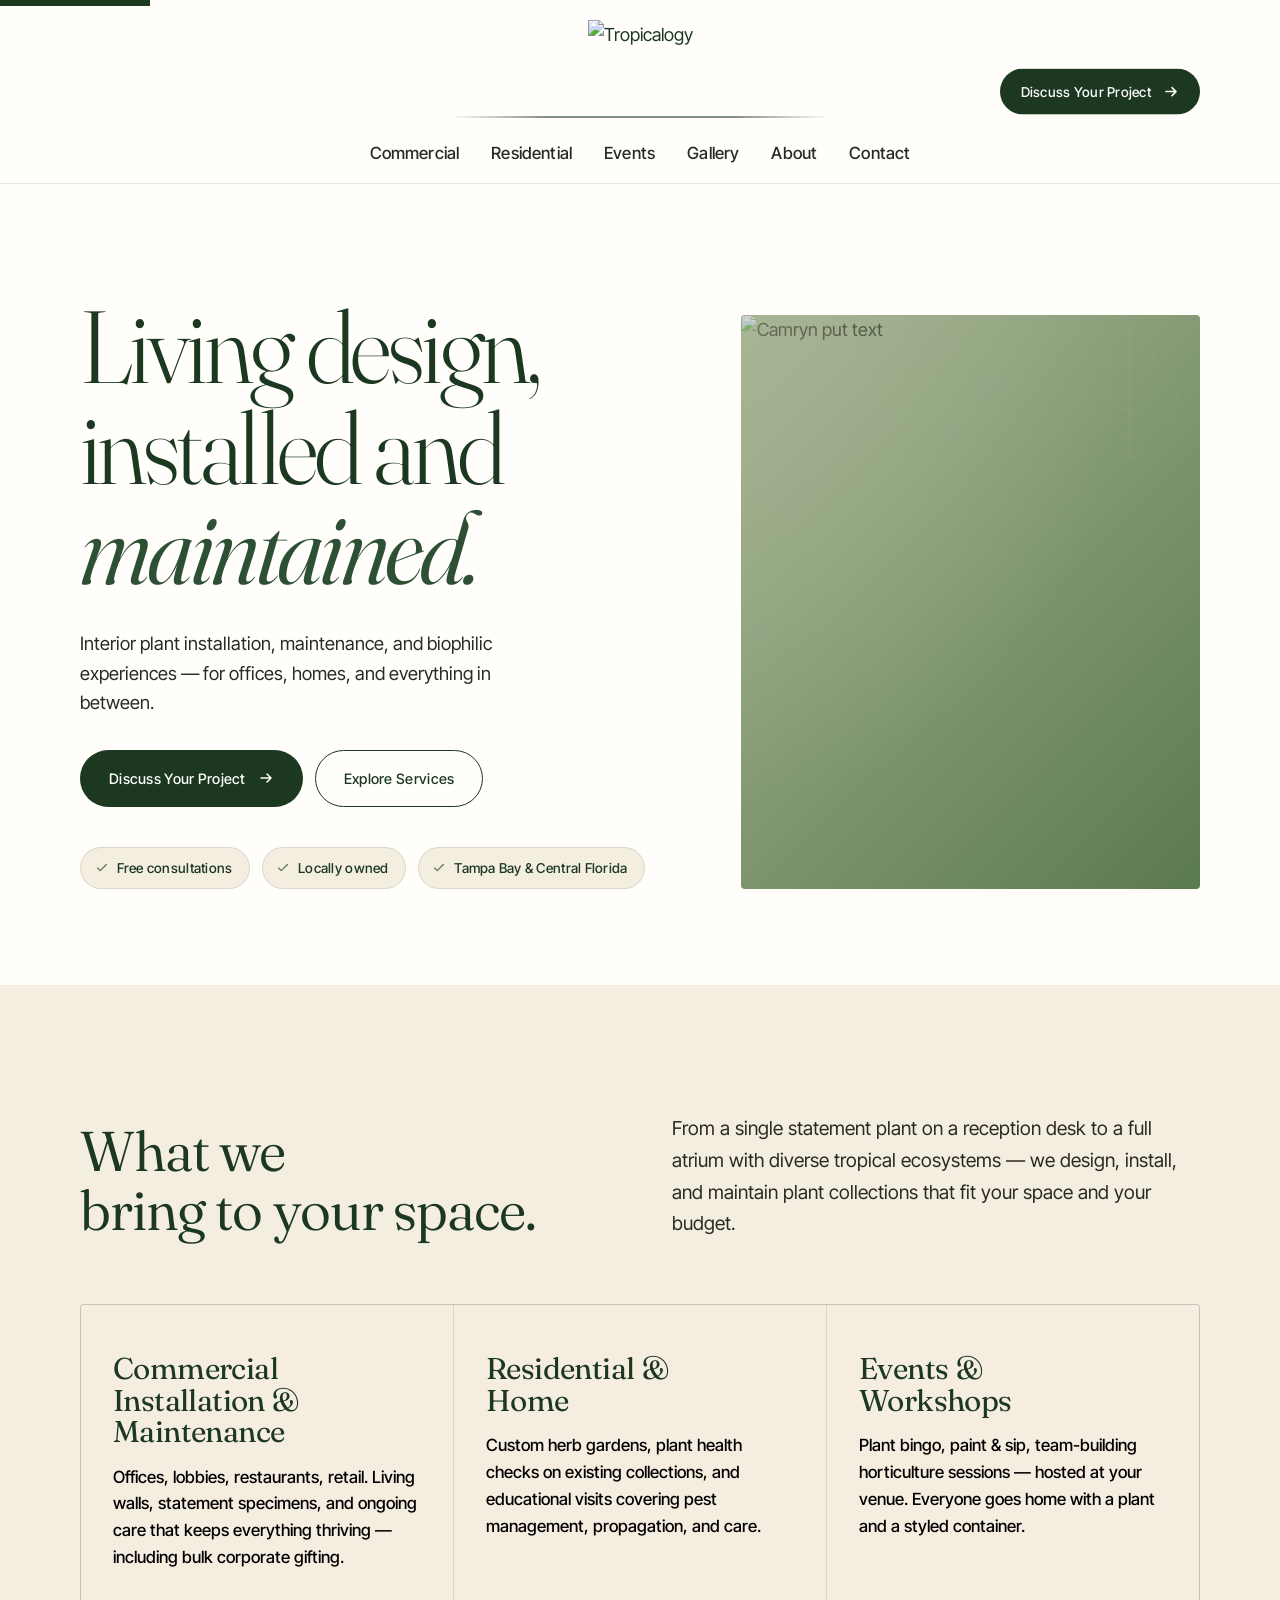
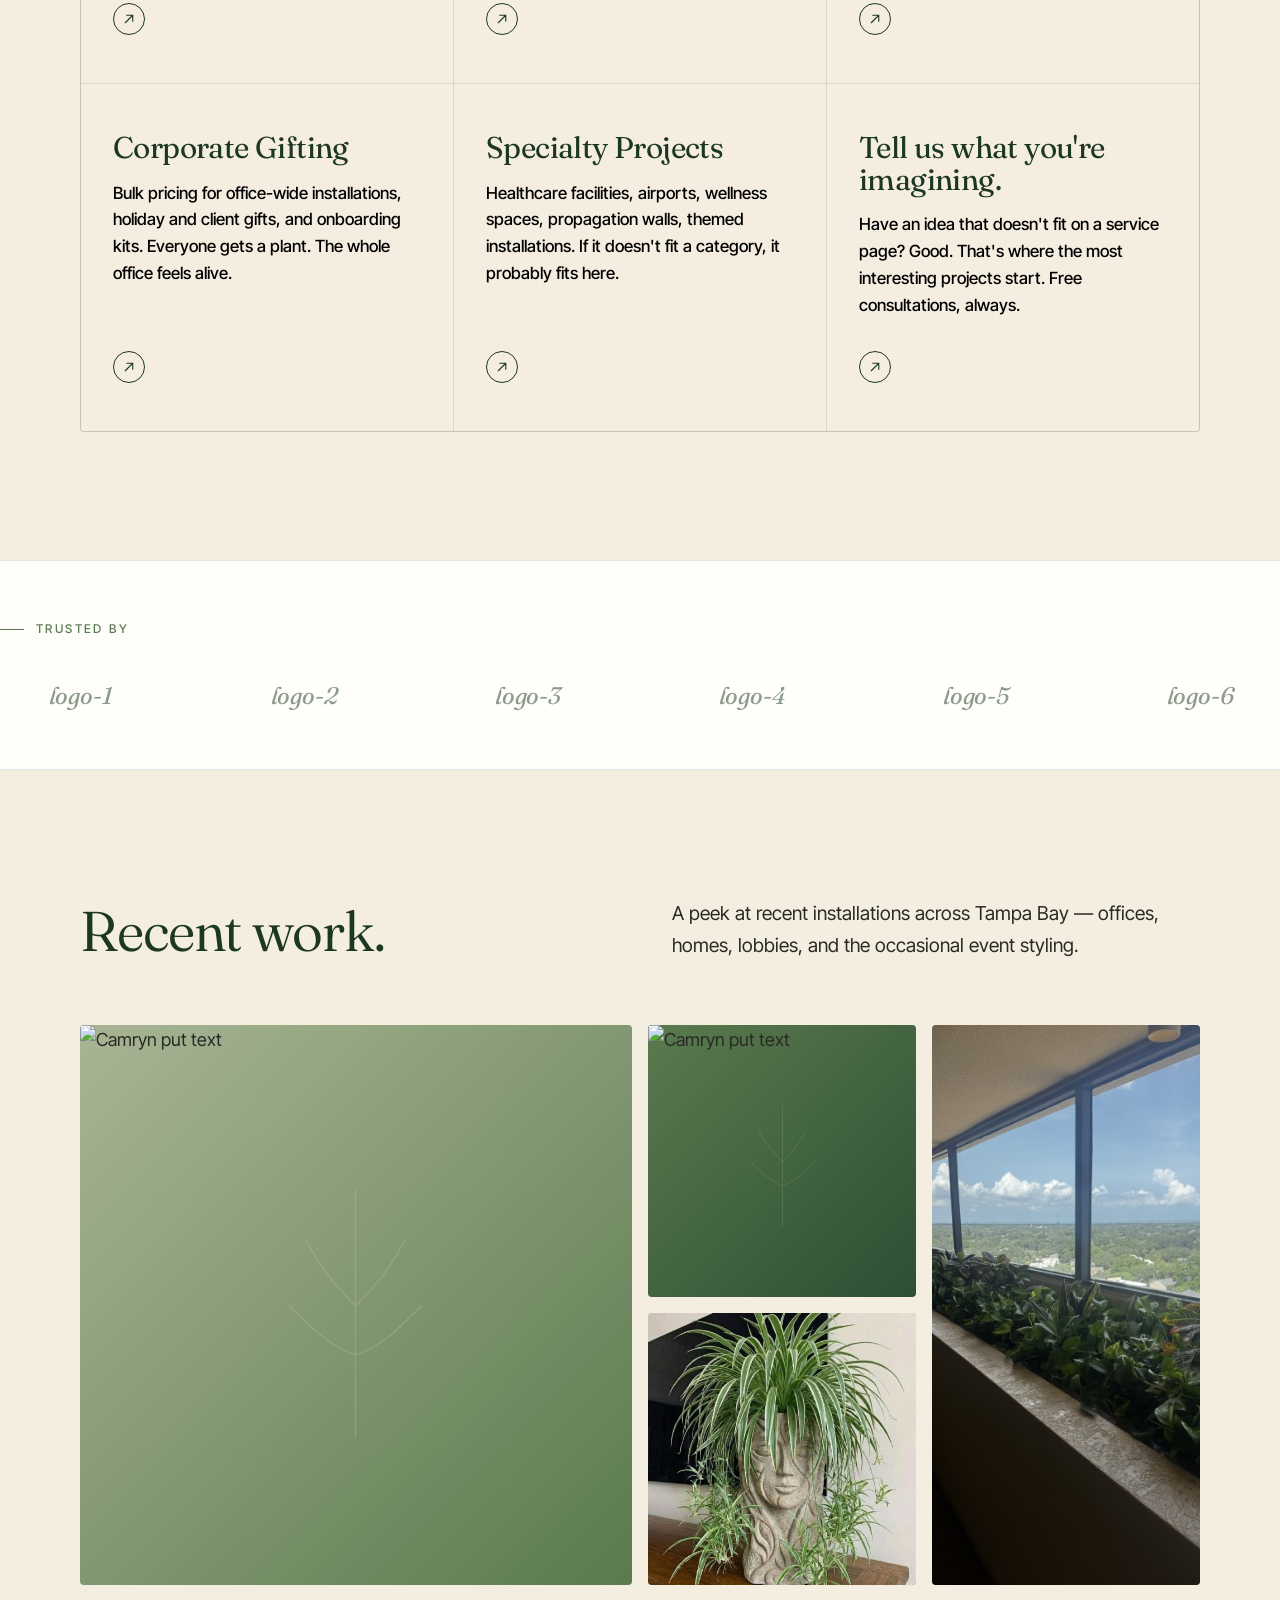
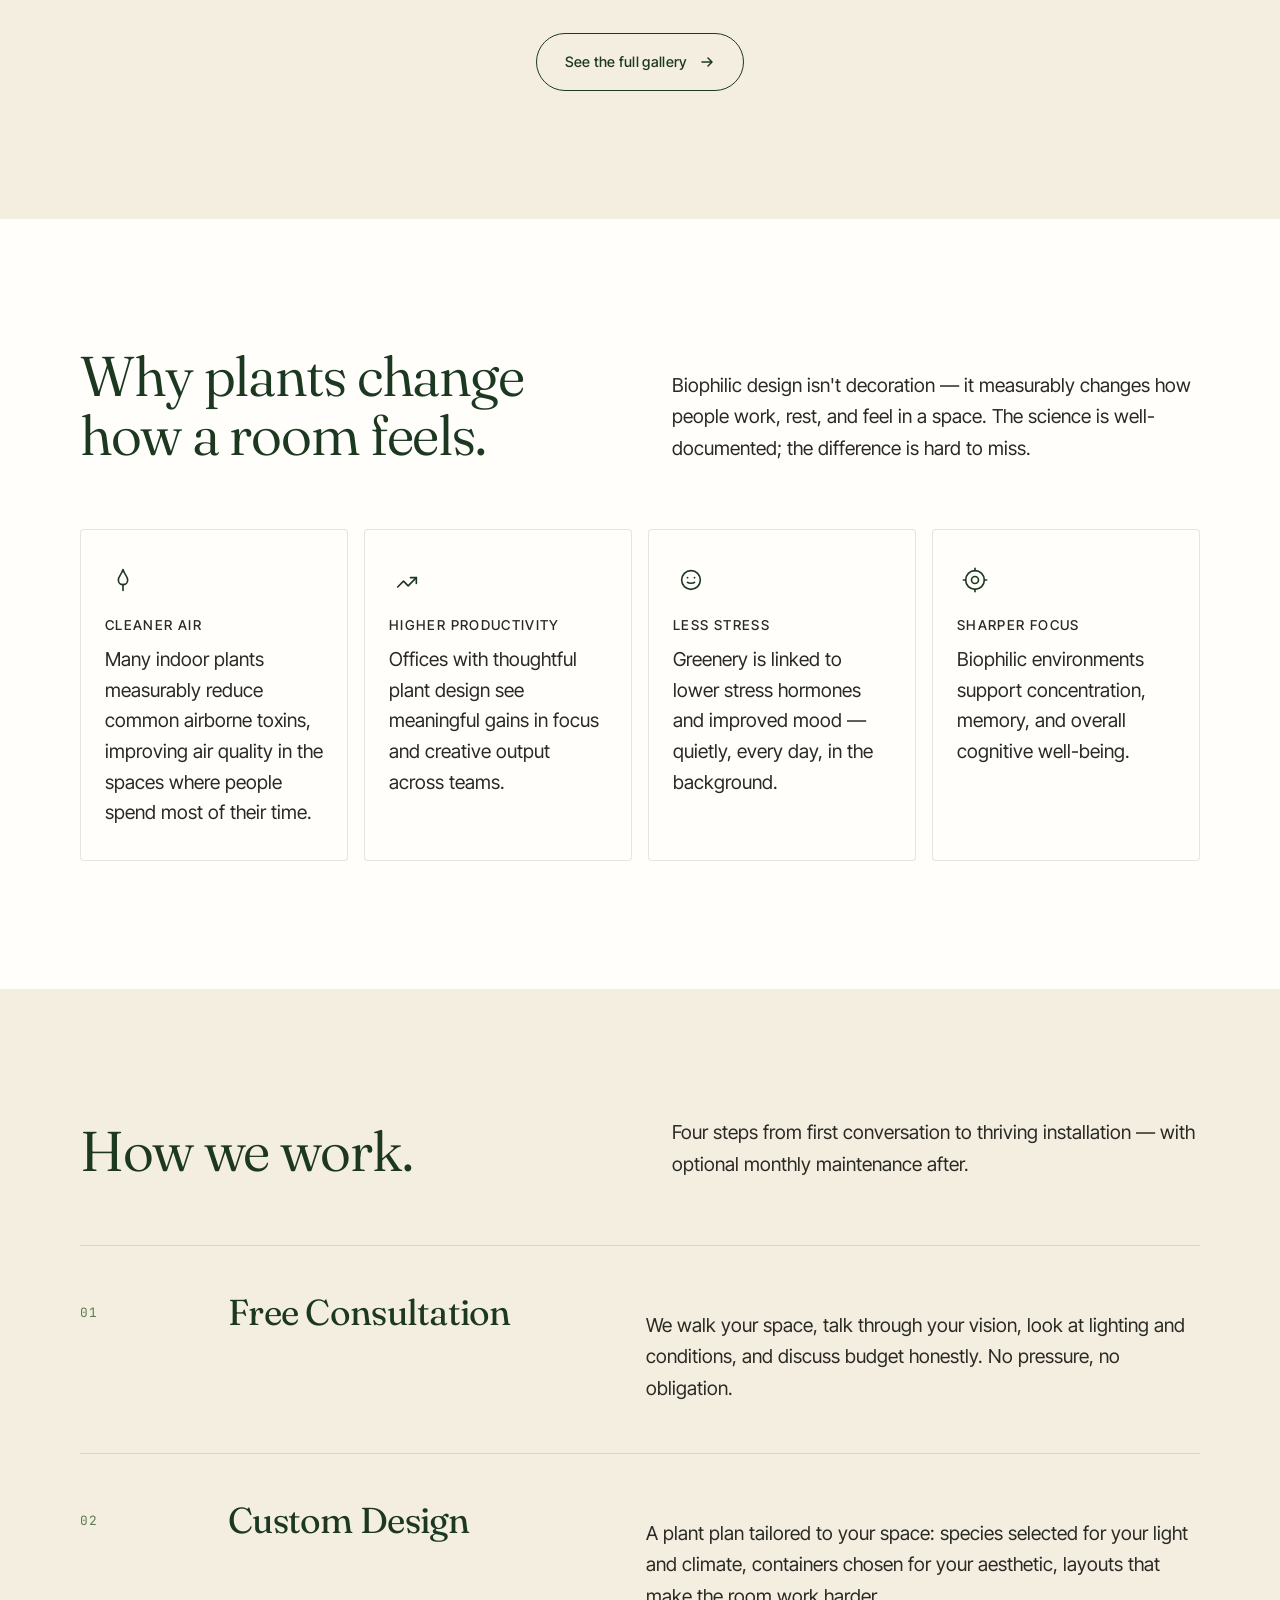
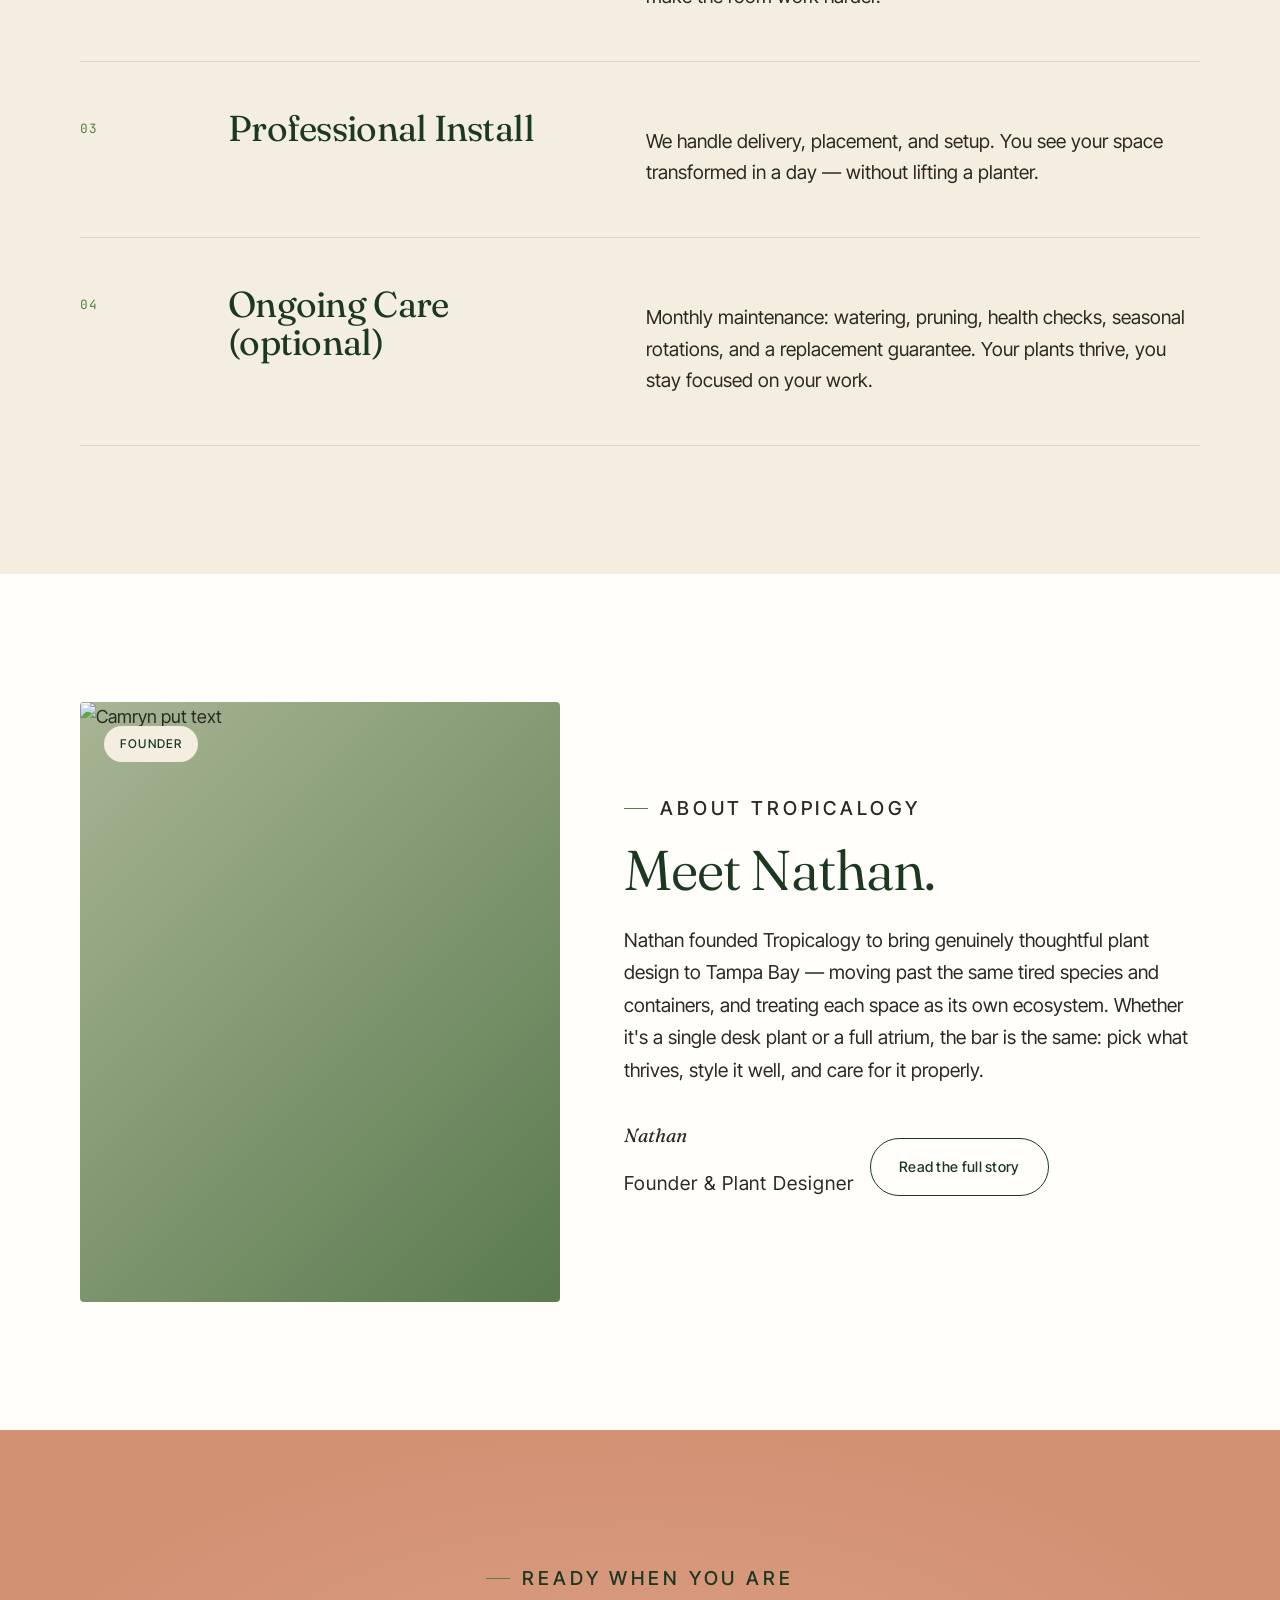
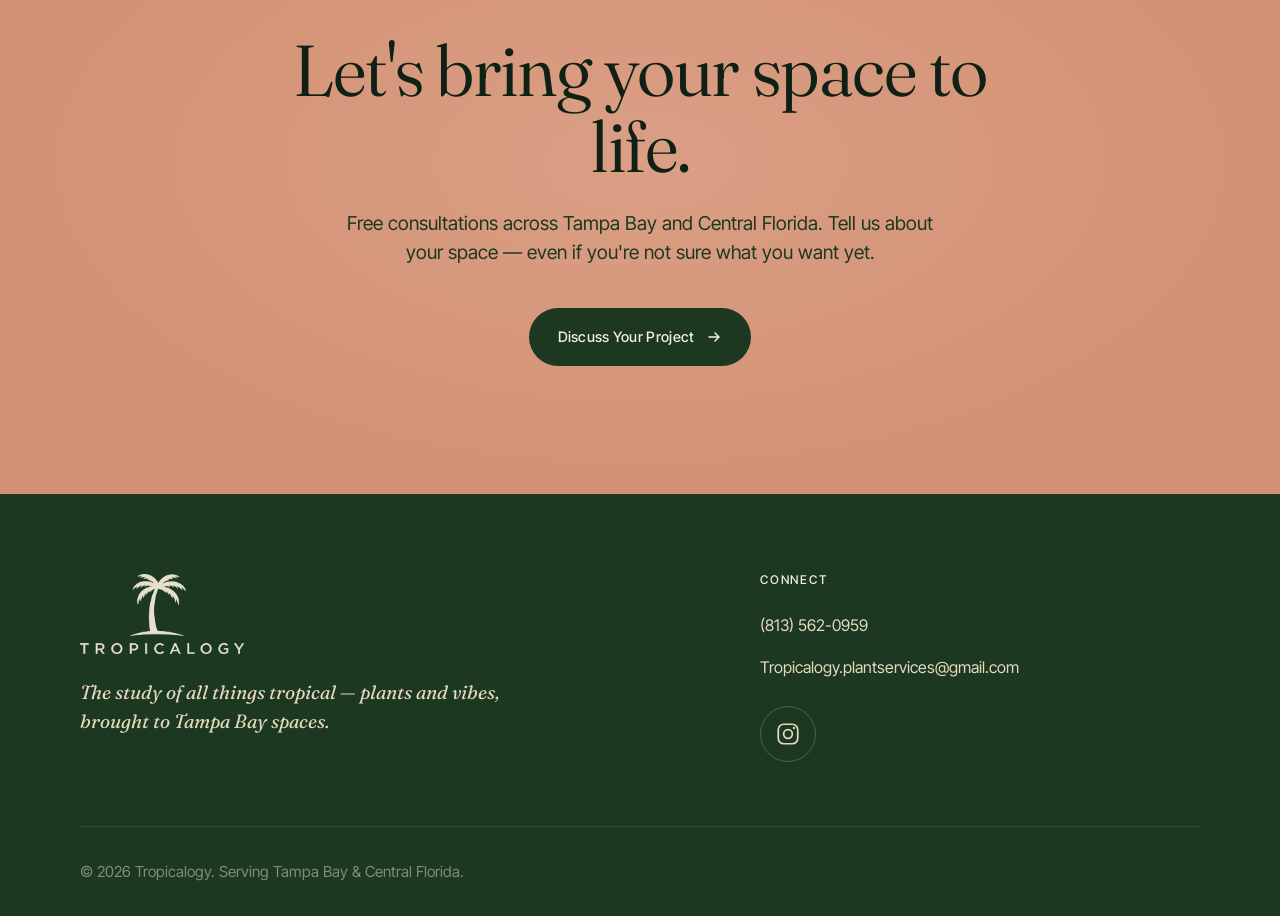
==== index.html @ 9cb9d080 "fx attempt" ====
<!DOCTYPE html>
<html lang="en">
<head>
  <meta charset="UTF-8" />
  <meta name="viewport" content="width=device-width, initial-scale=1.0" />
  <title>Tropicalogy — Interior Plant Design & Maintenance in Tampa Bay</title>
  <meta name="description" content="Tropicalogy designs, installs, and maintains interior plant collections for offices, homes, and commercial spaces across Tampa Bay. From desk plants to atriums — biophilic design with personality." />
  <meta name="theme-color" content="#1c3821" />

  <!-- Open Graph -->
  <meta property="og:title" content="Tropicalogy — Interior Plant Design & Maintenance" />
  <meta property="og:description" content="Living design for Tampa Bay spaces. Interior plant installation, maintenance, and biophilic experiences." />
  <meta property="og:type" content="website" />
  <meta property="og:site_name" content="Tropicalogy" />

  <!-- Fonts -->
  <link rel="preconnect" href="https://fonts.googleapis.com" />
  <link rel="preconnect" href="https://fonts.gstatic.com" crossorigin />
  <link href="https://fonts.googleapis.com/css2?family=Fraunces:ital,opsz,wght@0,9..144,300..500;1,9..144,300..500&family=Inter+Tight:wght@400;500;600&family=JetBrains+Mono:wght@400&display=swap" rel="stylesheet" />

  <!-- Styles -->
  <link rel="stylesheet" href="style.css" />
</head>
<body>

  <a class="skip-link" href="#main">Skip to content</a>

  <!-- ========================= HEADER ========================= -->
  <header class="site-header" role="banner">
    <div class="header-inner">
      <a href="index.html" class="logo" aria-label="Tropicalogy home">
        <img src="images/logo-no-background.png" alt="Tropicalogy" />
      </a>

      <!-- Tapered line divider beneath logo -->
      <div class="header-divider" aria-hidden="true">
        <span class="header-divider__line"></span>
      </div>

      <nav class="nav" aria-label="Primary">
        <ul class="nav-list" id="primary-nav">
          <li><a href="services/commercial.html">Commercial</a></li>
          <li><a href="services/residential.html">Residential</a></li>
          <li><a href="services/events-workshops.html">Events</a></li>
          <li><a href="gallery.html">Gallery</a></li>
          <li><a href="about.html">About</a></li>
          <li><a href="contact.html">Contact</a></li>
        </ul>
        <a href="contact.html" class="btn btn--primary header-cta">
          Discuss Your Project
          <svg class="btn__arrow" viewBox="0 0 16 16" fill="none" aria-hidden="true">
            <path d="M3 8h10M9 4l4 4-4 4" stroke="currentColor" stroke-width="1.5" stroke-linecap="round" stroke-linejoin="round" />
          </svg>
        </a>
        <button class="nav-toggle" aria-label="Toggle menu" aria-expanded="false" aria-controls="primary-nav">
          <span></span><span></span><span></span>
        </button>
      </nav>
    </div>
  </header>

  <main id="main">

    <!-- ========================= HERO ========================= -->
    <section class="hero">
      <div class="container">
        <div class="hero-grid">
          <div class="hero-content reveal">
            <h1 class="hero-headline">
              Living design,<br />
              installed and<br />
              <em>maintained.</em>
            </h1>
            <p class="hero-sub">
              Interior plant installation, maintenance, and biophilic experiences — for offices, homes, and everything in between.
            </p>
            <div class="hero-actions">
              <a href="contact.html" class="btn btn--primary">
                Discuss Your Project
                <svg class="btn__arrow" viewBox="0 0 16 16" fill="none" aria-hidden="true">
                  <path d="M3 8h10M9 4l4 4-4 4" stroke="currentColor" stroke-width="1.5" stroke-linecap="round" stroke-linejoin="round" />
                </svg>
              </a>
              <a href="#services" class="btn btn--ghost">Explore Services</a>
            </div>

            <div class="hero-meta">
              <div class="hero-meta-pill">
                <svg viewBox="0 0 16 16" fill="none" aria-hidden="true">
                  <path d="M3 8l3 3 7-7" stroke="currentColor" stroke-width="1.5" stroke-linecap="round" stroke-linejoin="round"/>
                </svg>
                <span>Free consultations</span>
              </div>
              <div class="hero-meta-pill">
                <svg viewBox="0 0 16 16" fill="none" aria-hidden="true">
                  <path d="M3 8l3 3 7-7" stroke="currentColor" stroke-width="1.5" stroke-linecap="round" stroke-linejoin="round"/>
                </svg>
                <span>Locally owned</span>
              </div>
              <div class="hero-meta-pill">
                <svg viewBox="0 0 16 16" fill="none" aria-hidden="true">
                  <path d="M3 8l3 3 7-7" stroke="currentColor" stroke-width="1.5" stroke-linecap="round" stroke-linejoin="round"/>
                </svg>
                <span>Tampa Bay &amp; Central Florida</span>
              </div>
            </div>
          </div>

          <div class="hero-visual reveal">
            <!-- Decorative SVG palm leaf overlay -->
            <svg class="hero-decor-leaf" viewBox="0 0 200 200" fill="none" xmlns="http://www.w3.org/2000/svg" aria-hidden="true">
              <path d="M100 20c0 0-40 30-50 80s30 80 50 80c20 0 60-30 50-80S100 20 100 20z" stroke="#e7e0cd" stroke-width="1" opacity="0.4"/>
              <path d="M100 30c0 50 0 100 0 150M70 60c10 20 20 30 30 40M130 60c-10 20-20 30-30 40M60 100c15 15 25 25 40 30M140 100c-15 15-25 25-40 30M75 140c10 10 15 15 25 20M125 140c-10 10-15 15-25 20" stroke="#e7e0cd" stroke-width="1" opacity="0.6"/>
            </svg>
            <img src="images/light-and-airy-white-and-marble-bar-with-hanging.jpg" alt="Camryn put text" />
          </div>
        </div>
      </div>
    </section>

    <!-- ========================= SERVICES ========================= -->
    <section class="section services" id="services">
      <div class="container">
        <div class="section-header reveal">
          <h2>What we<br />bring to your space.</h2>
          <p>
            From a single statement plant on a reception desk to a full atrium with diverse tropical ecosystems — we design, install, and maintain plant collections that fit your space and your budget.
          </p>
        </div>

        <div class="services-grid">
          <a class="service-card reveal" href="services/commercial.html" style="--card-bg: url('images/calm-office-space-with-plants-in-planters.jpg');">
            <span class="service-card__overlay" aria-hidden="true"></span>
            <div class="service-card__content">
              <h3>Commercial Installation &amp; Maintenance</h3>
              <p>
                Offices, lobbies, restaurants, retail. Living walls, statement specimens, and ongoing care that keeps everything thriving — including bulk corporate gifting.
              </p>
              <span class="service-card__arrow" aria-hidden="true">
                <svg viewBox="0 0 16 16" fill="none">
                  <path d="M3 13L13 3M13 3H5M13 3v8" stroke="currentColor" stroke-width="1.5" stroke-linecap="round" stroke-linejoin="round" />
                  
                </svg>
              </span>
            </div>
          </a>

          <a class="service-card reveal" href="services/residential.html" style="--card-bg: url('images/bright-indoor-plants-near-a-window-with-natural-li.jpg');">
            <span class="service-card__overlay" aria-hidden="true"></span>
            <div class="service-card__content">
              <h3>Residential &amp; Home</h3>
              <p>
                Custom herb gardens, plant health checks on existing collections, and educational visits covering pest management, propagation, and care.
              </p>
              <span class="service-card__arrow" aria-hidden="true">
                <svg viewBox="0 0 16 16" fill="none">
                  <path d="M3 13L13 3M13 3H5M13 3v8" stroke="currentColor" stroke-width="1.5" stroke-linecap="round" stroke-linejoin="round" />
                </svg>
              </span>
            </div>
          </a>

          <a class="service-card reveal" href="services/events-workshops.html" style="--card-bg: url('images/decor-in-the-interior-of-a-cafe.jpg');">
            <span class="service-card__overlay" aria-hidden="true"></span>
            <div class="service-card__content">
              <h3>Events &amp; Workshops</h3>
              <p>
                Plant bingo, paint &amp; sip, team-building horticulture sessions — hosted at your venue. Everyone goes home with a plant and a styled container.
              </p>
              <span class="service-card__arrow" aria-hidden="true">
                <svg viewBox="0 0 16 16" fill="none">
                  <path d="M3 13L13 3M13 3H5M13 3v8" stroke="currentColor" stroke-width="1.5" stroke-linecap="round" stroke-linejoin="round" />
                </svg>
              </span>
            </div>
          </a>

          <a class="service-card reveal" href="services/corporate-gifting.html" style="--card-bg: url('images/young-green-plants-in-pots-in-eco-office-interior.jpg');">
            <span class="service-card__overlay" aria-hidden="true"></span>
            <div class="service-card__content">
              <h3>Corporate Gifting</h3>
              <p>
                Bulk pricing for office-wide installations, holiday and client gifts, and onboarding kits. Everyone gets a plant. The whole office feels alive.
              </p>
              <span class="service-card__arrow" aria-hidden="true">
                <svg viewBox="0 0 16 16" fill="none">
                  <path d="M3 13L13 3M13 3H5M13 3v8" stroke="currentColor" stroke-width="1.5" stroke-linecap="round" stroke-linejoin="round" />
                </svg>
              </span>
            </div>
          </a>

          <a class="service-card reveal" href="services/specialty-projects.html" style="--card-bg: url('images/food-court-decorated-with-plants.jpg');">
            <span class="service-card__overlay" aria-hidden="true"></span>
            <div class="service-card__content">
              <h3>Specialty Projects</h3>
              <p>
                Healthcare facilities, airports, wellness spaces, propagation walls, themed installations. If it doesn't fit a category, it probably fits here.
              </p>
              <span class="service-card__arrow" aria-hidden="true">
                <svg viewBox="0 0 16 16" fill="none">
                  <path d="M3 13L13 3M13 3H5M13 3v8" stroke="currentColor" stroke-width="1.5" stroke-linecap="round" stroke-linejoin="round" />
                </svg>
              </span>
            </div>
          </a>

          <a class="service-card reveal" href="contact.html" style="--card-bg: url('images/gardening-woman-pruning-plants-and-ferns-indoors.jpg');">
            <span class="service-card__overlay" aria-hidden="true"></span>
            <div class="service-card__content">
              <h3>Tell us what you're imagining.</h3>
              <p>
                Have an idea that doesn't fit on a service page? Good. That's where the most interesting projects start. Free consultations, always.
              </p>
              <span class="service-card__arrow" aria-hidden="true">
                <svg viewBox="0 0 16 16" fill="none">
                  <path d="M3 13L13 3M13 3H5M13 3v8" stroke="currentColor" stroke-width="1.5" stroke-linecap="round" stroke-linejoin="round" />
                </svg>
              </span>
            </div>
          </a>
        </div>
      </div>
    </section>

    <!-- ========================= MARQUEE (CLIENT LOGOS) ========================= -->
    <section class="marquee" aria-label="Selected clients">
      <p class="eyebrow marquee-label">Trusted by</p>
      <div class="marquee-track">
        <a href="#" class="marquee-item" aria-label="Client one">logo-1</a>
        <a href="#" class="marquee-item" aria-label="Client two">logo-2</a>
        <a href="#" class="marquee-item" aria-label="Client three">logo-3</a>
        <a href="#" class="marquee-item" aria-label="Client four">logo-4</a>
        <a href="#" class="marquee-item" aria-label="Client five">logo-5</a>
        <a href="#" class="marquee-item" aria-label="Client six">logo-6</a>
        <a href="#" class="marquee-item" aria-label="Client seven">logo-7</a>
        <a href="#" class="marquee-item" aria-label="Client eight">logo-8</a>
      </div>
    </section>

    <!-- ========================= GALLERY PREVIEW ========================= -->
    <section class="section gallery-preview">
      <div class="container">
        <div class="section-header reveal">
          <h2>Recent work.</h2>
          <p>
            A peek at recent installations across Tampa Bay — offices, homes, lobbies, and the occasional event styling.
          </p>
        </div>

        <div class="gallery-preview-grid reveal">
          <a href="gallery.html" class="gallery-tile">
            <img src="images/interior-plants-1.JPG" alt="Camryn put text" />
          </a>
          <a href="gallery.html" class="gallery-tile">
            <img src="images/cool-planter-3.JPG" alt="Camryn put text" />
          </a>
          <a href="gallery.html" class="gallery-tile">
            <img src="images/cool-planter.JPG" alt="Camryn put text" />
          </a>
          <a href="gallery.html" class="gallery-tile">
            <img src="images/window-boxes.JPG" alt="Camryn put text" />
          </a>
        </div>

        <div style="text-align:center; margin-top: var(--space-12);" class="reveal">
          <a href="gallery.html" class="btn btn--ghost">
            See the full gallery
            <svg class="btn__arrow" viewBox="0 0 16 16" fill="none" aria-hidden="true">
              <path d="M3 8h10M9 4l4 4-4 4" stroke="currentColor" stroke-width="1.5" stroke-linecap="round" stroke-linejoin="round" />
            </svg>
          </a>
        </div>
      </div>
    </section>

    <!-- ========================= WHY PLANTS / BENEFITS ========================= -->
    <section class="section" id="benefits">
      <div class="container">
        <div class="section-header reveal">
          <h2>Why plants change<br />how a room feels.</h2>
          <p>
            Biophilic design isn't decoration — it measurably changes how people work, rest, and feel in a space. The science is well-documented; the difference is hard to miss.
          </p>
        </div>

        <div class="benefits-grid">
          <article class="benefit reveal">
            <span class="benefit__icon" aria-hidden="true">
              <svg viewBox="0 0 24 24" fill="none">
                <path d="M12 3c-1 4-4 6-4 9a4 4 0 0 0 8 0c0-3-3-5-4-9z" stroke="currentColor" stroke-width="1.4" stroke-linejoin="round"/>
                <path d="M12 16v5" stroke="currentColor" stroke-width="1.4" stroke-linecap="round"/>
              </svg>
            </span>
            <h3>Cleaner Air</h3>
            <p>Many indoor plants measurably reduce common airborne toxins, improving air quality in the spaces where people spend most of their time.</p>
          </article>

          <article class="benefit reveal">
            <span class="benefit__icon" aria-hidden="true">
              <svg viewBox="0 0 24 24" fill="none">
                <path d="M4 18L9 13L13 17L20 10" stroke="currentColor" stroke-width="1.4" stroke-linecap="round" stroke-linejoin="round"/>
                <path d="M15 10h5v5" stroke="currentColor" stroke-width="1.4" stroke-linecap="round" stroke-linejoin="round"/>
              </svg>
            </span>
            <h3>Higher Productivity</h3>
            <p>Offices with thoughtful plant design see meaningful gains in focus and creative output across teams.</p>
          </article>

          <article class="benefit reveal">
            <span class="benefit__icon" aria-hidden="true">
              <svg viewBox="0 0 24 24" fill="none">
                <circle cx="12" cy="12" r="8" stroke="currentColor" stroke-width="1.4"/>
                <path d="M9 14c1 1 5 1 6 0" stroke="currentColor" stroke-width="1.4" stroke-linecap="round"/>
                <circle cx="9" cy="10" r="0.8" fill="currentColor"/>
                <circle cx="15" cy="10" r="0.8" fill="currentColor"/>
              </svg>
            </span>
            <h3>Less Stress</h3>
            <p>Greenery is linked to lower stress hormones and improved mood — quietly, every day, in the background.</p>
          </article>

          <article class="benefit reveal">
            <span class="benefit__icon" aria-hidden="true">
              <svg viewBox="0 0 24 24" fill="none">
                <circle cx="12" cy="12" r="3" stroke="currentColor" stroke-width="1.4"/>
                <circle cx="12" cy="12" r="8" stroke="currentColor" stroke-width="1.4"/>
                <path d="M12 2v2M12 20v2M2 12h2M20 12h2" stroke="currentColor" stroke-width="1.4" stroke-linecap="round"/>
              </svg>
            </span>
            <h3>Sharper Focus</h3>
            <p>Biophilic environments support concentration, memory, and overall cognitive well-being.</p>
          </article>
        </div>
      </div>
    </section>

    <!-- ========================= PROCESS ========================= -->
    <section class="section process" id="process">
      <div class="container">
        <div class="section-header reveal">
          <h2>How we work.</h2>
          <p>
            Four steps from first conversation to thriving installation — with optional monthly maintenance after.
          </p>
        </div>

        <div class="process-list">
          <article class="process-step reveal">
            <span class="process-step__num">01</span>
            <h3>Free Consultation</h3>
            <p>We walk your space, talk through your vision, look at lighting and conditions, and discuss budget honestly. No pressure, no obligation.</p>
          </article>

          <article class="process-step reveal">
            <span class="process-step__num">02</span>
            <h3>Custom Design</h3>
            <p>A plant plan tailored to your space: species selected for your light and climate, containers chosen for your aesthetic, layouts that make the room work harder.</p>
          </article>

          <article class="process-step reveal">
            <span class="process-step__num">03</span>
            <h3>Professional Install</h3>
            <p>We handle delivery, placement, and setup. You see your space transformed in a day — without lifting a planter.</p>
          </article>

          <article class="process-step reveal">
            <span class="process-step__num">04</span>
            <h3>Ongoing Care (optional)</h3>
            <p>Monthly maintenance: watering, pruning, health checks, seasonal rotations, and a replacement guarantee. Your plants thrive, you stay focused on your work.</p>
          </article>
        </div>
      </div>
    </section>

    <!-- ========================= ABOUT NATHAN (SNIPPET) ========================= -->
    <section class="section about-snippet" id="about">
      <div class="container">
        <div class="about-grid">
          <div class="about-photo reveal">
            <span class="about-photo__badge">Founder</span>
            <img src="images/nathan.JPG" alt="Camryn put text" />
          </div>
          <div class="about-content reveal">
            <p class="eyebrow">About Tropicalogy</p>
            <h2>Meet Nathan.</h2>
            <p>
              Nathan founded Tropicalogy to bring genuinely thoughtful plant design to Tampa Bay — moving past the same tired species and containers, and treating each space as its own ecosystem. Whether it's a single desk plant or a full atrium, the bar is the same: pick what thrives, style it well, and care for it properly.
            </p>
            <div class="about-signature">
              <div>
                <p class="about-signature__name">Nathan</p>
                <p class="about-signature__role">Founder &amp; Plant Designer</p>
              </div>
              <a href="about.html" class="btn btn--ghost">Read the full story</a>
            </div>
          </div>
        </div>
      </div>
    </section>

    <!-- ========================= CTA BANNER ========================= -->
    <section class="cta-banner">
      <div class="container">
        <div class="cta-banner-inner reveal">
          <p class="eyebrow" style="justify-content:center;color:var(--forest);">Ready when you are</p>
          <h2>Let's bring your space to life.</h2>
          <p>
            Free consultations across Tampa Bay and Central Florida. Tell us about your space — even if you're not sure what you want yet.
          </p>
          <a href="contact.html" class="btn btn--primary">
            Discuss Your Project
            <svg class="btn__arrow" viewBox="0 0 16 16" fill="none" aria-hidden="true">
              <path d="M3 8h10M9 4l4 4-4 4" stroke="currentColor" stroke-width="1.5" stroke-linecap="round" stroke-linejoin="round" />
            </svg>
          </a>
        </div>
      </div>
    </section>

  </main>

  <!-- ========================= FOOTER ========================= -->
  <footer class="site-footer" role="contentinfo">
    <div class="container">
      <div class="footer-grid">
        <div class="footer-brand">
          <a href="index.html" class="logo footer-logo" aria-label="Tropicalogy home">
            <img src="images/logo-tan.png" alt="Tropicalogy" />
          </a>
          <p>The study of all things tropical — plants and vibes, brought to Tampa Bay spaces.</p>
        </div>

        <div class="footer-col">
          <h4>Connect</h4>
          <ul>
            <li><a href="tel:8135620959">(813) 562-0959</a></li>
            <li><a href="mailto:Tropicalogy.plantservices@gmail.com">Tropicalogy.plantservices@gmail.com</a></li>
          </ul>
          <a href="https://www.instagram.com/tropicalogy.co/" target="_blank" rel="noopener" class="social-icon" aria-label="Tropicalogy on Instagram">
            <svg viewBox="0 0 24 24" fill="none" aria-hidden="true">
              <rect x="3" y="3" width="18" height="18" rx="5" stroke="currentColor" stroke-width="1.6"/>
              <circle cx="12" cy="12" r="4" stroke="currentColor" stroke-width="1.6"/>
              <circle cx="17.5" cy="6.5" r="1.1" fill="currentColor"/>
            </svg>
          </a>
        </div>
      </div>

      <div class="footer-bottom">
        <p>&copy; 2026 Tropicalogy. Serving Tampa Bay &amp; Central Florida.</p>
      </div>
    </div>
  </footer>

  <script src="js/main.js" defer></script>
</body>
</html>
---- style.css ----
/* ==========================================================================
   Tropicalogy — Global Styles
   ========================================================================== */

:root {
  /* Brand colors — warm earthy palette */
  --paper: #fffefa;
  --cream: #f4eee0;
  --cream-light: #f7f1e1;
  --cream-deep: #e5d9bd;
  --sand: #e5d9bd;
  --linen: #ede4cf;
  --sage: #a8b594;
  --sage-soft: #c2cdb1;
  --forest: #1c3821;
  --forest-deep: #0f2014;
  --forest-soft: #2d4f33;
  --moss: #5a7a4f;
  --terracotta: #b8694a;
  --clay: #d39174;
  --clay-soft: #e1ad96;
  --ink: #2a2a24;
  --muted: #6b6b5e;
  --line: rgba(28, 56, 33, 0.12);

  --font-display: "Fraunces", "Cormorant Garamond", Georgia, serif;
  --font-body: "Inter Tight", "Helvetica Neue", system-ui, sans-serif;
  --font-mono: "JetBrains Mono", ui-monospace, monospace;

  --space-1: 0.25rem;
  --space-2: 0.5rem;
  --space-3: 0.75rem;
  --space-4: 1rem;
  --space-5: 1.25rem;
  --space-6: 1.5rem;
  --space-8: 2rem;
  --space-10: 2.5rem;
  --space-12: 3rem;
  --space-16: 4rem;
  --space-20: 5rem;
  --space-24: 6rem;

  --max-width: 1320px;
  --gutter: clamp(2rem, 7vw, 5rem);

  --ease-out: cubic-bezier(0.16, 1, 0.3, 1);
  --ease-in-out: cubic-bezier(0.65, 0, 0.35, 1);
}

/* Reset
   ========================================================================== */
*, *::before, *::after { box-sizing: border-box; }

html {
  scroll-behavior: smooth;
  -webkit-text-size-adjust: 100%;
}

body {
  margin: 0;
  font-family: var(--font-body);
  font-size: 1.125rem;
  line-height: 1.65;
  color: var(--ink);
  background: var(--paper);
  -webkit-font-smoothing: antialiased;
  -moz-osx-font-smoothing: grayscale;
  text-rendering: optimizeLegibility;
}

img, svg { max-width: 100%; height: auto; display: block; }
a { color: inherit; text-decoration: none; }
button {
  font: inherit;
  cursor: pointer;
  border: none;
  background: none;
  color: inherit;
}

.skip-link {
  position: absolute;
  top: -40px;
  left: 0;
  background: var(--forest);
  color: var(--cream);
  padding: var(--space-2) var(--space-4);
  z-index: 1000;
  transition: top 0.2s;
}
.skip-link:focus { top: 0; }

:focus-visible {
  outline: 2px solid var(--forest);
  outline-offset: 3px;
  border-radius: 2px;
}

/* Typography
   ========================================================================== */
h1, h2, h3, h4, h5, h6 {
  font-family: var(--font-display);
  font-weight: 400;
  line-height: 1.05;
  letter-spacing: -0.02em;
  margin: 0;
  color: var(--forest);
}

h1 { font-size: clamp(2.75rem, 7vw, 5.5rem); font-weight: 350; }
h2 { font-size: clamp(2rem, 4.5vw, 3.5rem); font-weight: 350; }
h3 { font-size: clamp(1.4rem, 2.5vw, 1.875rem); font-weight: 400; }
p  { margin: 0; }

.eyebrow {
  font-family: var(--font-body);
  font-size: 0.75rem;
  font-weight: 500;
  letter-spacing: 0.2em;
  text-transform: uppercase;
  color: var(--moss);
  display: inline-flex;
  align-items: center;
  gap: var(--space-3);
}
.eyebrow::before {
  content: "";
  width: 1.5rem;
  height: 1px;
  background: var(--moss);
}

/* Layout
   ========================================================================== */
.container {
  width: 100%;
  max-width: var(--max-width);
  margin: 0 auto;
  padding: 0 var(--gutter);
}

.section {
  padding: clamp(4rem, 10vw, 8rem) 0;
}

/* Buttons
   ========================================================================== */
.btn {
  display: inline-flex;
  align-items: center;
  justify-content: center;
  gap: var(--space-3);
  padding: 1rem 1.75rem;
  font-family: var(--font-body);
  font-size: 0.9rem;
  font-weight: 500;
  letter-spacing: 0.02em;
  border-radius: 999px;
  transition: all 0.4s var(--ease-out);
  cursor: pointer;
  border: 1px solid transparent;
  white-space: nowrap;
}

.btn--primary {
  background: var(--forest);
  color: var(--paper);
}
.btn--primary:hover {
  background: var(--forest-deep);
  transform: translateY(-2px);
}

.btn--ghost {
  background: transparent;
  color: var(--forest);
  border-color: var(--forest);
}
.btn--ghost:hover {
  background: var(--forest);
  color: var(--cream);
}

.btn__arrow {
  width: 1rem;
  height: 1rem;
  transition: transform 0.4s var(--ease-out);
}
.btn:hover .btn__arrow { transform: translateX(4px); }

/* Header
   ========================================================================== */
.site-header {
  position: sticky;
  top: 0;
  z-index: 100;
  background: #fffefa;
  backdrop-filter: blur(20px);
  -webkit-backdrop-filter: blur(20px);
  border-bottom: 1px solid var(--line);
}

.header-inner {
  display: flex;
  flex-direction: column;
  align-items: center;
  gap: var(--space-3);
  padding: var(--space-5) var(--gutter) var(--space-4);
  max-width: var(--max-width);
  margin: 0 auto;
  position: relative;
}

.logo {
  display: flex;
  align-items: center;
  color: var(--forest);
}
.logo {
  flex-shrink: 0;
}
.logo img {
  height: 80px;
  width: auto;
  max-width: none;
  display: block;
}

@media (max-width: 900px) {
  .logo img {
    height: 56px;
  }
}

.logo svg { width: 28px; height: 28px; }

/* Tapered divider beneath logo */
.header-divider {
  display: flex;
  align-items: center;
  justify-content: center;
  width: 100%;
  max-width: 380px;
  color: var(--forest);
  margin: var(--space-1) 0 var(--space-2);
}
.header-divider__line {
  flex: 1;
  height: 1.5px;
  background: linear-gradient(
    to right,
    transparent 0%,
    var(--forest) 25%,
    var(--forest) 75%,
    transparent 100%
  );
  opacity: 0.55;
}

.nav {
  display: flex;
  align-items: center;
  justify-content: center;
  width: 100%;
}

.nav-list {
  display: flex;
  justify-content: center;
  gap: var(--space-8);
  list-style: none;
  margin: 0;
  padding: 0;
  flex-wrap: wrap;
}

.nav-list a {
  font-size: 1.05rem;
  font-weight: 500;
  color: var(--ink);
  position: relative;
  padding: var(--space-2) 0;
  transition: color 0.3s;
  letter-spacing: 0.01em;
}

.nav-list a::after {
  content: "";
  position: absolute;
  left: 50%;
  bottom: -2px;
  width: 0;
  height: 1.5px;
  background: var(--forest);
  transition: all 0.35s var(--ease-out);
  transform: translateX(-50%);
}

.header-cta {
  position: absolute;
  right: var(--gutter);
  top: 50%;
  transform: translateY(-50%);
  padding: 0.7rem 1.25rem;
  font-size: 0.85rem;
}

@media (max-width: 1100px) {
  .header-cta { display: none; }
}

.nav-list a:hover { color: var(--forest); }
.nav-list a:hover::after { width: 100%; }

/* Mobile nav toggle */
.nav-toggle {
  display: none;
  flex-direction: column;
  gap: 5px;
  padding: var(--space-2);
  position: absolute;
  top: 50%;
  right: var(--gutter);
  transform: translateY(-50%);
}
.nav-toggle span {
  width: 24px;
  height: 1.5px;
  background: var(--forest);
  transition: all 0.3s;
}

@media (max-width: 900px) {
  .nav-toggle { display: flex; }
  .header-inner {
    flex-direction: row;
    justify-content: center;
    padding: var(--space-4) var(--gutter);
    gap: 0;
  }
  .header-divider { display: none; }
  .nav-list {
    display: none;
    position: absolute;
    top: 100%;
    left: 0;
    right: 0;
    background: var(--paper);
    flex-direction: column;
    padding: var(--space-6) var(--gutter);
    border-bottom: 1px solid var(--line);
    gap: var(--space-4);
  }
  .nav-list.is-open { display: flex; }
  .nav-list a { font-size: 1.15rem; }
  .nav-list a::after { display: none; }
}

/* Hero
   ========================================================================== */
.hero {
  position: relative;
  padding: clamp(4rem, 10vw, 7rem) 0 clamp(3rem, 8vw, 6rem);
  overflow: hidden;
}

.hero-grid {
  display: grid;
  grid-template-columns: 1fr;
  gap: var(--space-12);
  align-items: end;
}

@media (min-width: 900px) {
  .hero-grid {
    grid-template-columns: 1.3fr 1fr;
    gap: var(--space-16);
  }
}

.hero-headline {
  font-size: clamp(2.75rem, 8vw, 6.5rem);
  line-height: 0.98;
  letter-spacing: -0.035em;
  font-weight: 300;
}
.hero-headline em {
  font-style: italic;
  font-weight: 350;
  color: var(--forest-soft);
}

.hero-eyebrow { margin-bottom: var(--space-8); }

.hero-sub {
  margin-top: var(--space-8);
  max-width: 42ch;
  font-size: clamp(1.15rem, 1.4vw, 1.3rem);
  color: var(--ink);
  line-height: 1.6;
}

.hero-actions {
  margin-top: var(--space-8);
  display: flex;
  flex-wrap: wrap;
  gap: var(--space-3);
}

.hero-meta {
  margin-top: var(--space-10);
  display: flex;
  flex-wrap: wrap;
  align-items: center;
  gap: var(--space-3);
}

.hero-meta-pill {
  display: inline-flex;
  align-items: center;
  gap: var(--space-2);
  padding: 0.55rem 1rem 0.55rem 0.85rem;
  background: var(--cream);
  border: 1px solid var(--line);
  border-radius: 999px;
  font-size: 0.85rem;
  font-weight: 500;
  letter-spacing: 0.02em;
  color: var(--forest);
}

.hero-meta-pill svg {
  width: 14px;
  height: 14px;
  color: var(--moss);
}

.hero-visual {
  position: relative;
  aspect-ratio: 4 / 5;
  border-radius: 4px;
  overflow: hidden;
  background: linear-gradient(135deg, var(--sage), var(--moss));
}

.hero-visual::after {
  content: "";
  position: absolute;
  inset: 0;
  background: radial-gradient(ellipse at top left, rgba(168, 181, 148, 0.5), transparent 60%);
}

.hero-visual img {
  width: 100%;
  height: 100%;
  object-fit: cover;
}

.hero-visual-caption {
  position: absolute;
  bottom: var(--space-6);
  left: var(--space-6);
  right: var(--space-6);
  color: var(--cream);
  font-size: 0.85rem;
  letter-spacing: 0.05em;
  z-index: 2;
  display: flex;
  justify-content: space-between;
  align-items: center;
}

.hero-visual-caption span:first-child {
  font-family: var(--font-display);
  font-style: italic;
  font-size: 1.1rem;
}

/* Hero decorative SVG (palm leaf in corner of visual) */
.hero-decor-leaf {
  position: absolute;
  top: -20px;
  right: -20px;
  width: 180px;
  opacity: 0.18;
  z-index: 1;
  pointer-events: none;
}

/* Marquee
   ========================================================================== */
.marquee {
  padding: var(--space-12) 0;
  border-top: 1px solid var(--line);
  border-bottom: 1px solid var(--line);
  background: var(--paper);
  overflow: hidden;
}

.marquee-label {
  text-align: center;
  margin-bottom: var(--space-8);
}

.marquee-track {
  display: flex;
  gap: var(--space-16);
  animation: marquee 40s linear infinite;
  width: max-content;
}

.marquee:hover .marquee-track {
  animation-play-state: paused;
}

.marquee-item {
  flex: 0 0 auto;
  display: flex;
  align-items: center;
  justify-content: center;
  min-width: 160px;
  height: 50px;
  font-family: var(--font-display);
  font-style: italic;
  color: var(--forest);
  opacity: 0.5;
  font-size: 1.5rem;
  transition: opacity 0.3s, transform 0.3s;
  cursor: pointer;
  letter-spacing: -0.01em;
}

.marquee-item:hover {
  opacity: 1;
  transform: scale(1.05);
}

.marquee-item img {
  max-height: 40px;
  width: auto;
  object-fit: contain;
}

@keyframes marquee {
  from { transform: translateX(0); }
  to { transform: translateX(-50%); }
}

/* Section header
   ========================================================================== */
.section-header {
  display: grid;
  grid-template-columns: 1fr;
  gap: var(--space-6);
  margin-bottom: var(--space-16);
}

@media (min-width: 900px) {
  .section-header {
    grid-template-columns: 1fr 1fr;
    gap: var(--space-16);
    align-items: end;
  }
}

.section-header h2 { max-width: 16ch; }
.section-header p {
  color: var(--ink);
  max-width: 52ch;
  line-height: 1.65;
  font-size: 1.2rem;
}

/* Services grid
   ========================================================================== */
.services { background: var(--cream); }

.services-grid {
  display: grid;
  grid-template-columns: 1fr;
  gap: 1px;
  background: var(--line);
  border: 1px solid var(--line);
  border-radius: 4px;
  overflow: hidden;
}

@media (min-width: 700px) {
  .services-grid { grid-template-columns: 1fr 1fr; }
}
@media (min-width: 1100px) {
  .services-grid { grid-template-columns: repeat(3, 1fr); }
}

.service-card {
  background: var(--cream);
  background-image: var(--card-bg);
  background-size: cover;
  background-position: center;
  padding: 0;
  display: flex;
  flex-direction: column;
  text-decoration: none;
  color: var(--ink);
  position: relative;
  transition: transform 0.5s var(--ease-out);
  min-height: 320px;
  overflow: hidden;
  isolation: isolate;
}

/* White overlay — 90% opaque cream for WCAG AA contrast with forest text */
.service-card__overlay {
  position: absolute;
  inset: 0;
  background: rgba(244, 238, 224, 0.804);
  transition: background 0.5s var(--ease-out);
  z-index: 1;
}

.service-card__content {
  position: relative;
  z-index: 2;
  padding: var(--space-12) var(--space-8);
  display: flex;
  flex-direction: column;
  flex-grow: 1;
}

.service-card:hover .service-card__overlay {
  background: rgba(244, 238, 224, 0.364);
}

.service-card:hover {
  transform: translateY(-2px);
}

.service-card:hover .service-card__arrow {
  transform: rotate(-45deg);
}

.service-card h3 {
  margin-bottom: var(--space-4);
  max-width: 14ch;
}

.service-card p {
  font-size: 1.05rem;
  line-height: 1.6;
  color: #000000;
  font-weight: 500;
  margin-bottom: var(--space-8);
  flex-grow: 1;
}

.service-card__arrow {
  align-self: flex-start;
  width: 32px;
  height: 32px;
  border: 1px solid var(--forest);
  color: var(--forest);
  border-radius: 50%;
  display: flex;
  align-items: center;
  justify-content: center;
  transition: transform 0.4s var(--ease-out);
}

.service-card__arrow svg { width: 12px; height: 12px; }

/* Beyond the Basics
   ========================================================================== */
.beyond {
  background: var(--sage);
  color: var(--forest-deep);
  position: relative;
  overflow: hidden;
}

.beyond h2 { color: var(--forest-deep); }
.beyond .eyebrow { color: var(--forest); }
.beyond .eyebrow::before { background: var(--forest); }
.beyond .section-header p { color: var(--forest); }

.beyond-grid {
  display: grid;
  grid-template-columns: 1fr;
  gap: var(--space-6);
}

@media (min-width: 800px) {
  .beyond-grid {
    grid-template-columns: 1.5fr 1fr;
    grid-template-rows: 1fr 1fr;
    gap: var(--space-4);
    aspect-ratio: 16 / 10;
  }
  .beyond-item:nth-child(1) { grid-row: 1 / span 2; }
}

.beyond-item {
  position: relative;
  border-radius: 4px;
  overflow: hidden;
  background: var(--moss);
  min-height: 280px;
  cursor: pointer;
}

.beyond-item::before {
  content: "";
  position: absolute;
  inset: 0;
  background: linear-gradient(180deg, transparent 40%, rgba(15, 32, 20, 0.7));
  z-index: 1;
}

.beyond-item img {
  width: 100%;
  height: 100%;
  object-fit: cover;
  transition: transform 0.8s var(--ease-out);
}
.beyond-item:hover img { transform: scale(1.05); }

.beyond-item-content {
  position: absolute;
  bottom: 0;
  left: 0;
  right: 0;
  padding: var(--space-8);
  z-index: 2;
}

.beyond-item-content h3 {
  color: var(--cream);
  font-size: clamp(1.5rem, 2.5vw, 2rem);
  margin-bottom: var(--space-2);
}

.beyond-item-content p {
  color: var(--ink);
  font-size: 1.2rem;
  max-width: 42ch;
  line-height: 1.55;
}

.beyond-item--placeholder:nth-child(1) {
  background: linear-gradient(135deg, var(--moss), var(--forest-soft));
}
.beyond-item--placeholder:nth-child(2) {
  background: linear-gradient(135deg, var(--sage), var(--moss));
}
.beyond-item--placeholder:nth-child(3) {
  background: linear-gradient(135deg, var(--forest-soft), var(--moss));
}

/* Benefits
   ========================================================================== */
.benefits-grid {
  display: grid;
  grid-template-columns: 1fr;
  gap: var(--space-4);
}

@media (min-width: 700px) {
  .benefits-grid { grid-template-columns: 1fr 1fr; }
}
@media (min-width: 1100px) {
  .benefits-grid { grid-template-columns: repeat(4, 1fr); }
}

.benefit {
  padding: var(--space-8) var(--space-6);
  border: 1px solid var(--line);
  border-radius: 4px;
  background: var(--paper);
  transition: border-color 0.3s, transform 0.4s var(--ease-out);
}

.benefit:hover {
  border-color: var(--forest);
  transform: translateY(-4px);
}

.benefit__icon {
  display: inline-flex;
  align-items: center;
  justify-content: center;
  width: 36px;
  height: 36px;
  color: var(--forest);
  margin-bottom: var(--space-5);
  transition: color 0.3s, transform 0.4s var(--ease-out);
}
.benefit__icon svg {
  width: 28px;
  height: 28px;
}
.benefit:hover .benefit__icon {
  color: var(--moss);
  transform: translateY(-2px);
}

.benefit h3 {
  font-family: var(--font-body);
  font-size: 0.85rem;
  font-weight: 500;
  text-transform: uppercase;
  letter-spacing: 0.1em;
  color: var(--ink);
  margin-bottom: var(--space-3);
}

.benefit p {
  font-size: 1.2rem;
  line-height: 1.6;
  color: var(--ink);
}

/* Process
   ========================================================================== */
.process { background: var(--cream); }

.process-list {
  display: grid;
  grid-template-columns: 1fr;
  gap: 0;
}

.process-step {
  display: grid;
  grid-template-columns: auto 1fr;
  gap: var(--space-8);
  padding: var(--space-8) 0;
  border-top: 1px solid var(--line);
  align-items: start;
}

.process-step:last-child { border-bottom: 1px solid var(--line); }

@media (min-width: 800px) {
  .process-step {
    grid-template-columns: 100px 1fr 1.5fr;
    gap: var(--space-12);
    padding: var(--space-12) 0;
  }
}

.process-step__num {
  font-family: var(--font-mono);
  font-size: 0.8rem;
  color: var(--moss);
  letter-spacing: 0.1em;
  padding-top: var(--space-2);
}

.process-step h3 {
  font-size: clamp(1.5rem, 3vw, 2.25rem);
}

.process-step p {
  color: var(--ink);
  max-width: 55ch;
  line-height: 1.65;
  font-size: 1.2rem;
  margin-top: var(--space-4);
}

@media (max-width: 799px) {
  .process-step {
    grid-template-columns: 50px 1fr;
    gap: 1rem;
  }

  .process-step h3,
  .process-step p {
    grid-column: 2;
  }

  .process-step p {
    margin-top: 0.5rem;
  }
}

/* About snippet
   ========================================================================== */
.about-snippet { background: var(--paper); }

.about-grid {
  display: grid;
  grid-template-columns: 1fr;
  gap: var(--space-12);
  align-items: center;
}

@media (min-width: 800px) {
  .about-grid {
    grid-template-columns: 1fr 1.2fr;
    gap: var(--space-16);
  }
}

.about-photo {
  position: relative;
  aspect-ratio: 4 / 5;
  border-radius: 4px;
  overflow: hidden;
  background: linear-gradient(135deg, var(--sage), var(--moss));
}

.about-photo img {
  width: 100%;
  height: 100%;
  object-fit: cover;
}

.about-photo__badge {
  position: absolute;
  top: var(--space-6);
  left: var(--space-6);
  background: var(--cream);
  color: var(--forest);
  padding: var(--space-2) var(--space-4);
  border-radius: 999px;
  font-size: 0.75rem;
  letter-spacing: 0.1em;
  text-transform: uppercase;
  font-weight: 500;
}

.about-content h2 { margin-bottom: var(--space-6); }

.about-content .lede {
  font-family: var(--font-display);
  font-size: clamp(1.25rem, 2vw, 1.5rem);
  font-style: italic;
  color: var(--forest);
  line-height: 1.35;
  margin-bottom: var(--space-6);
  font-weight: 350;
}

.about-content p {
  color: var(--ink);
  margin-bottom: var(--space-4);
  line-height: 1.7;
  font-size: 1.2rem;
  max-width: 58ch;
}

.about-signature {
  margin-top: var(--space-8);
  display: flex;
  align-items: center;
  gap: var(--space-4);
}

.about-signature__name {
  font-family: var(--font-display);
  font-style: italic;
  font-size: 1.25rem;
  color: var(--forest);
}

.about-signature__role {
  font-size: 0.85rem;
  color: var(--muted);
  letter-spacing: 0.05em;
}

/* Gallery preview
   ========================================================================== */
.gallery-preview { background: var(--cream); }

.gallery-preview-grid {
  display: grid;
  grid-template-columns: repeat(2, 1fr);
  gap: var(--space-3);
}

@media (min-width: 700px) {
  .gallery-preview-grid {
    grid-template-columns: repeat(4, 1fr);
    grid-template-rows: repeat(2, 1fr);
    gap: var(--space-4);
    aspect-ratio: 2 / 1;
  }
  .gallery-preview-grid > :nth-child(1) {
    grid-column: 1 / span 2;
    grid-row: 1 / span 2;
  }
  .gallery-preview-grid > :nth-child(4) {
    grid-column: 4;
    grid-row: 1 / span 2;
  }
}

.gallery-tile {
  position: relative;
  aspect-ratio: 1;
  border-radius: 4px;
  overflow: hidden;
  background: linear-gradient(135deg, var(--sage), var(--moss));
}

/* Subtle decorative leaf for placeholder tiles */
.gallery-tile::after {
  content: "";
  position: absolute;
  inset: 0;
  background-image: url("data:image/svg+xml;utf8,<svg xmlns='http://www.w3.org/2000/svg' viewBox='0 0 200 200'><path d='M100 30c0 50 0 100 0 150M70 60c10 20 20 30 30 40M130 60c-10 20-20 30-30 40M60 100c15 15 25 25 40 30M140 100c-15 15-25 25-40 30' stroke='%23e7e0cd' stroke-width='0.8' opacity='0.18' fill='none'/></svg>");
  background-position: center;
  background-repeat: no-repeat;
  background-size: 60%;
  pointer-events: none;
  z-index: 1;
}

.gallery-tile img {
  position: relative;
  z-index: 2;
  width: 100%;
  height: 100%;
  object-fit: cover;
  transition: transform 0.8s var(--ease-out);
}
.gallery-tile img:hover { transform: scale(1.04); }
.gallery-tile:hover img { transform: scale(1.04); }

@media (min-width: 700px) {
  .gallery-tile { aspect-ratio: auto; }
}

.gallery-tile:nth-child(2) {
  background: linear-gradient(135deg, var(--moss), var(--forest-soft));
}
.gallery-tile:nth-child(3) {
  background: linear-gradient(135deg, var(--sage-soft), var(--moss));
}

/* CTA banner
   ========================================================================== */
.cta-banner {
  background: var(--clay);
  color: var(--forest-deep);
  padding: clamp(4rem, 10vw, 8rem) 0;
  text-align: center;
  position: relative;
  overflow: hidden;
}

.cta-banner::before {
  content: "";
  position: absolute;
  inset: 0;
  background: radial-gradient(ellipse at center, var(--clay-soft), transparent 70%);
  opacity: 0.5;
}

.cta-banner-inner {
  position: relative;
  z-index: 1;
}

.cta-banner h2 {
  color: var(--forest-deep);
  font-size: clamp(2.25rem, 6vw, 4.5rem);
  max-width: 18ch;
  margin: 0 auto var(--space-6);
}

.cta-banner p {
  color: var(--forest);
  max-width: 55ch;
  margin: 0 auto var(--space-10);
  font-size: 1.2rem;
  line-height: 1.55;
}

.cta-banner .btn--primary {
  background: var(--forest);
  color: var(--cream);
}
.cta-banner .btn--primary:hover { background: var(--forest-deep); }

/* Footer
   ========================================================================== */
.site-footer {
  background: var(--forest);
  color: var(--cream-deep);
  padding: var(--space-20) 0 var(--space-8);
}

.footer-grid {
  display: grid;
  grid-template-columns: 1fr;
  gap: var(--space-12);
  margin-bottom: var(--space-16);
}

@media (min-width: 800px) {
  .footer-grid {
    grid-template-columns: 1.4fr 1fr;
    gap: var(--space-16);
  }
}

.footer-brand .logo {
  margin-bottom: var(--space-6);
}
.footer-logo img {
  height: 80px;
  width: auto;
  display: block;
}

.footer-brand p {
  font-family: var(--font-display);
  font-style: italic;
  font-size: 1.2rem;
  color: var(--cream-deep);
  max-width: 38ch;
  line-height: 1.5;
}

.footer-col h4 {
  font-family: var(--font-body);
  font-size: 0.75rem;
  text-transform: uppercase;
  letter-spacing: 0.15em;
  color: var(--cream);
  margin-bottom: var(--space-6);
  font-weight: 500;
}

.footer-col ul {
  list-style: none;
  padding: 0;
  margin: 0;
  display: flex;
  flex-direction: column;
  gap: var(--space-3);
}

.footer-col a {
  color: var(--cream-deep);
  font-size: 1rem;
  transition: color 0.3s;
}
.footer-col a:hover { color: var(--cream); }

.social-icon {
  display: inline-flex;
  align-items: center;
  justify-content: center;
  width: 56px;
  height: 56px;
  margin-top: var(--space-6);
  border: 1px solid rgba(231, 224, 205, 0.25);
  border-radius: 50%;
  color: var(--cream-deep);
  transition: all 0.3s var(--ease-out);
}
.social-icon svg { width: 26px; height: 26px; }
.social-icon:hover {
  background: var(--cream);
  color: var(--forest-deep);
  border-color: var(--cream);
  transform: translateY(-2px);
}

.footer-bottom {
  padding-top: var(--space-8);
  border-top: 1px solid rgba(231, 224, 205, 0.1);
  display: flex;
  flex-direction: column;
  gap: var(--space-4);
  align-items: center;
  text-align: center;
  font-size: 0.95rem;
  color: rgba(231, 224, 205, 0.5);
}

@media (min-width: 700px) {
  .footer-bottom {
    flex-direction: row;
    justify-content: space-between;
    text-align: left;
  }
}

/* Scroll reveal
   ========================================================================== */
.reveal {
  opacity: 0;
  transform: translateY(24px);
  transition: opacity 0.9s var(--ease-out), transform 0.9s var(--ease-out);
}
.reveal.is-visible {
  opacity: 1;
  transform: translateY(0);
}

@media (prefers-reduced-motion: reduce) {
  *, *::before, *::after {
    animation-duration: 0.01ms !important;
    animation-iteration-count: 1 !important;
    transition-duration: 0.01ms !important;
  }
  .marquee-track { animation: none; }
  .reveal { opacity: 1; transform: none; }
}


/* ==========================================================================
   Gallery Page
   ========================================================================== */

/* Wider container — but with bigger side padding (handled by --gutter) */
.container--wide {
  max-width: 1480px;
}

/* Gallery hero — unchanged */
.gallery-hero {
  padding: clamp(3rem, 7vw, 5rem) 0 clamp(2rem, 4vw, 3rem);
}
.gallery-hero__inner { max-width: 880px; }
.gallery-hero .eyebrow { margin-bottom: var(--space-6); }
.gallery-hero__title {
  font-size: clamp(2.5rem, 6.5vw, 5.25rem);
  line-height: 0.98;
  letter-spacing: -0.035em;
  font-weight: 300;
  margin-bottom: var(--space-6);
}
.gallery-hero__title em {
  font-style: italic;
  font-weight: 350;
  color: var(--forest-soft);
}
.gallery-hero__sub {
  max-width: 56ch;
  font-size: clamp(1.05rem, 1.3vw, 1.2rem);
  line-height: 1.6;
  color: var(--ink);
}

/* Tetris-style masonry via CSS columns
   -------------------------------------------------------------------------- */
.gallery-section {
  padding: 0 0 clamp(3rem, 8vw, 6rem);
}

/* Hide all the old row/stack containers — let images flow freely */
.gallery-row,
.gallery-row--four,
.gallery-row--feature-left,
.gallery-row--feature-right,
.gallery-row--pair,
.gallery-stack {
  display: block;
  grid-template-columns: none;
  grid-template-rows: none;
  gap: 0;
  margin: 0;
  max-width: none;
}

/* The masonry container — wrap all cards inside this */
.gallery-masonry {
  column-count: 3;
  column-gap: var(--space-3);
}

@media (max-width: 1000px) {
  .gallery-masonry { column-count: 3; }
}
@media (max-width: 700px) {
  .gallery-masonry { column-count: 2; }
}
@media (max-width: 480px) {
  .gallery-masonry { column-count: 1; }
}

/* Each photo: natural aspect ratio, no forced ratio */
.gallery-card {
  display: block;
  margin: 0 0 var(--space-3);
  padding: 0;
  border: 0;
  background: var(--cream);
  border-radius: 4px;
  overflow: hidden;
  break-inside: avoid;
  -webkit-column-break-inside: avoid;
  page-break-inside: avoid;
  aspect-ratio: auto;
  position: relative;
  isolation: isolate;
}

.gallery-card img {
  width: 100%;
  height: auto;
  display: block;
  transition: transform 1.1s var(--ease-out), filter 0.5s var(--ease-out);
  filter: saturate(0.95);
}

.gallery-card:hover img {
  transform: scale(1.04);
  filter: saturate(1.05);
}
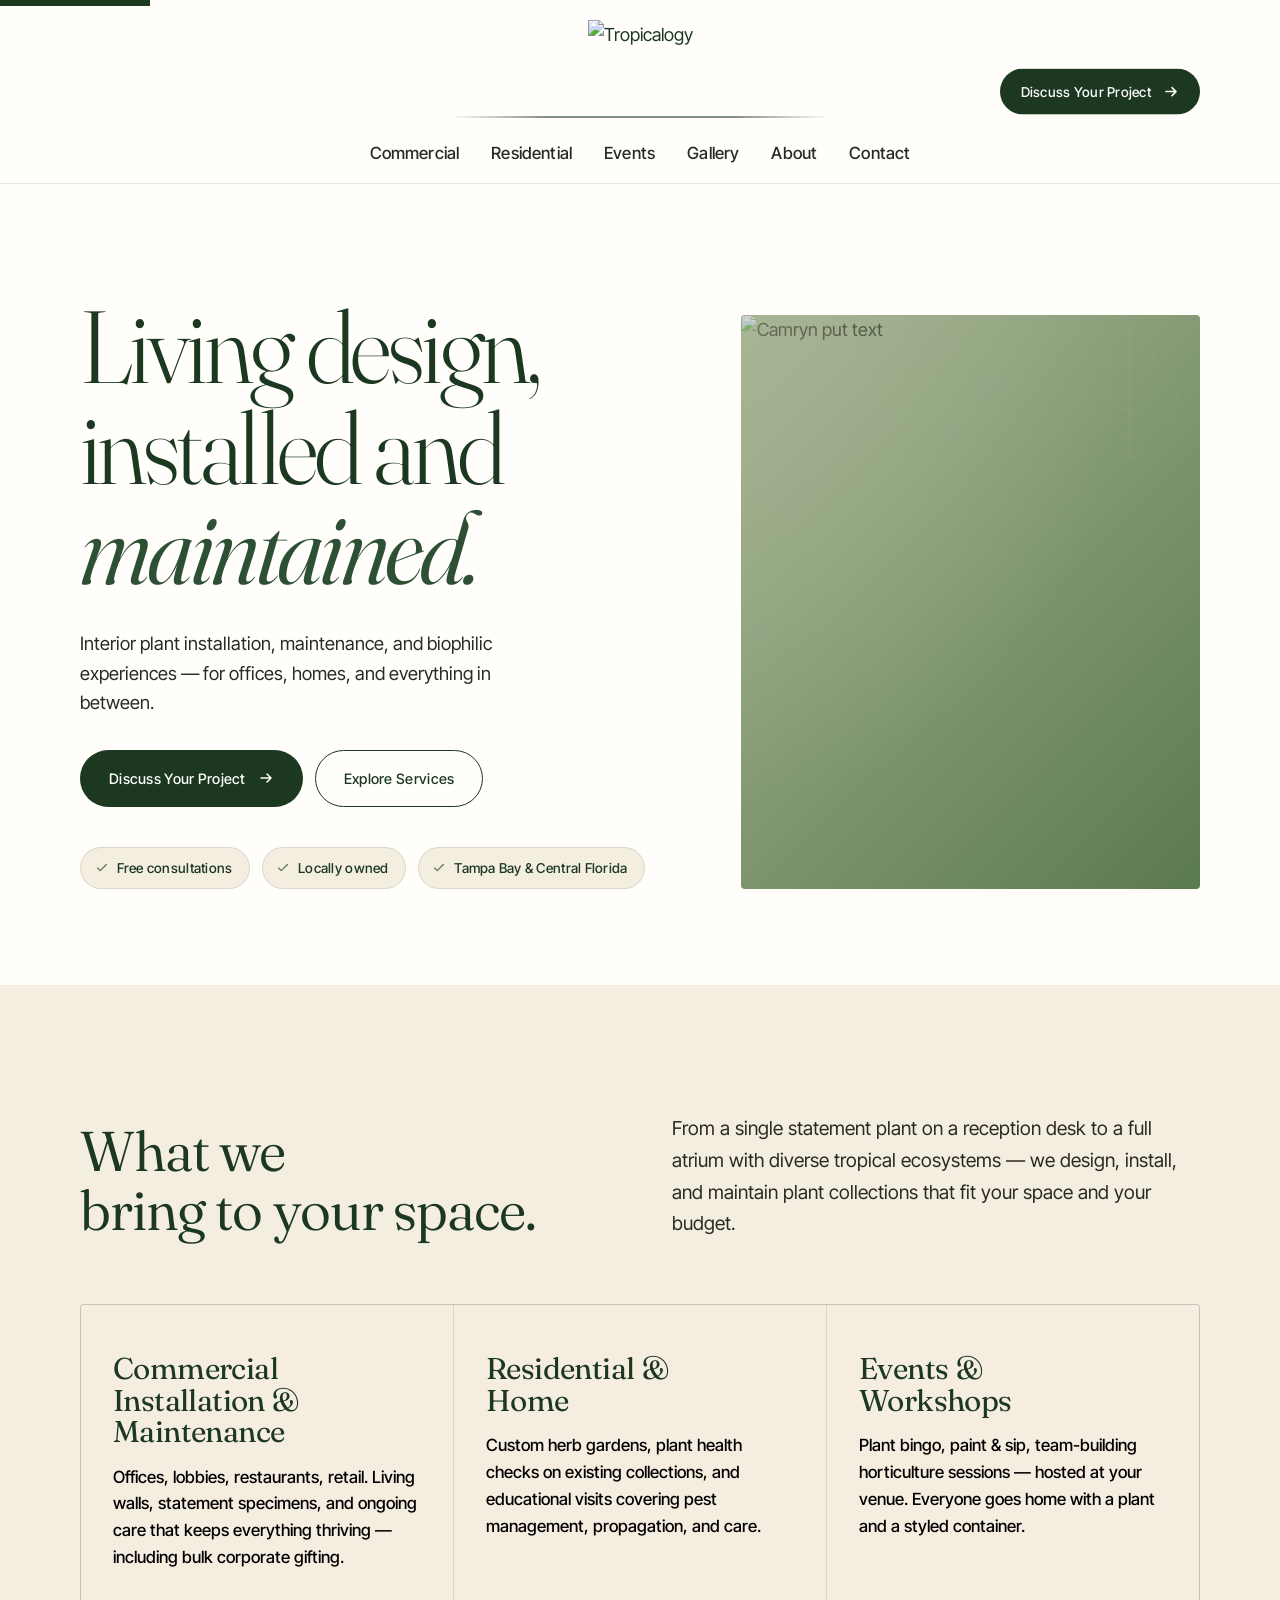
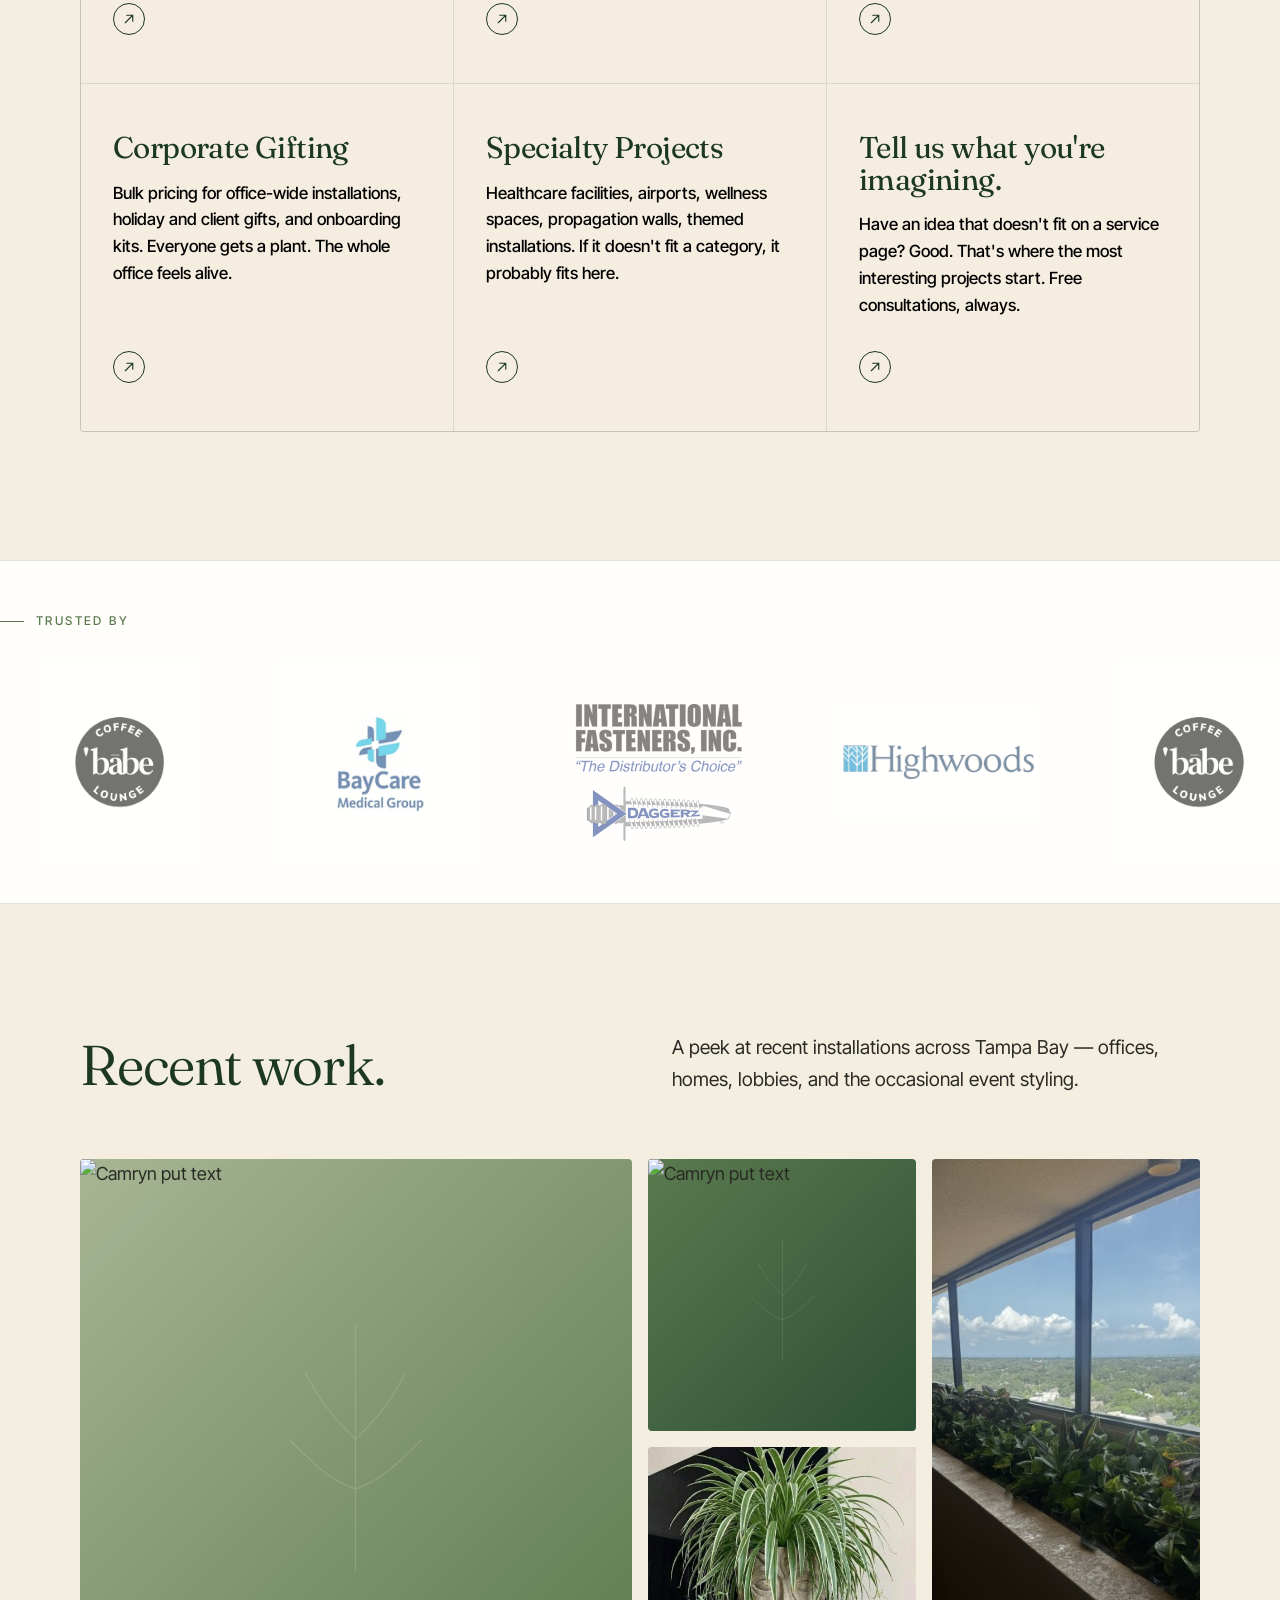
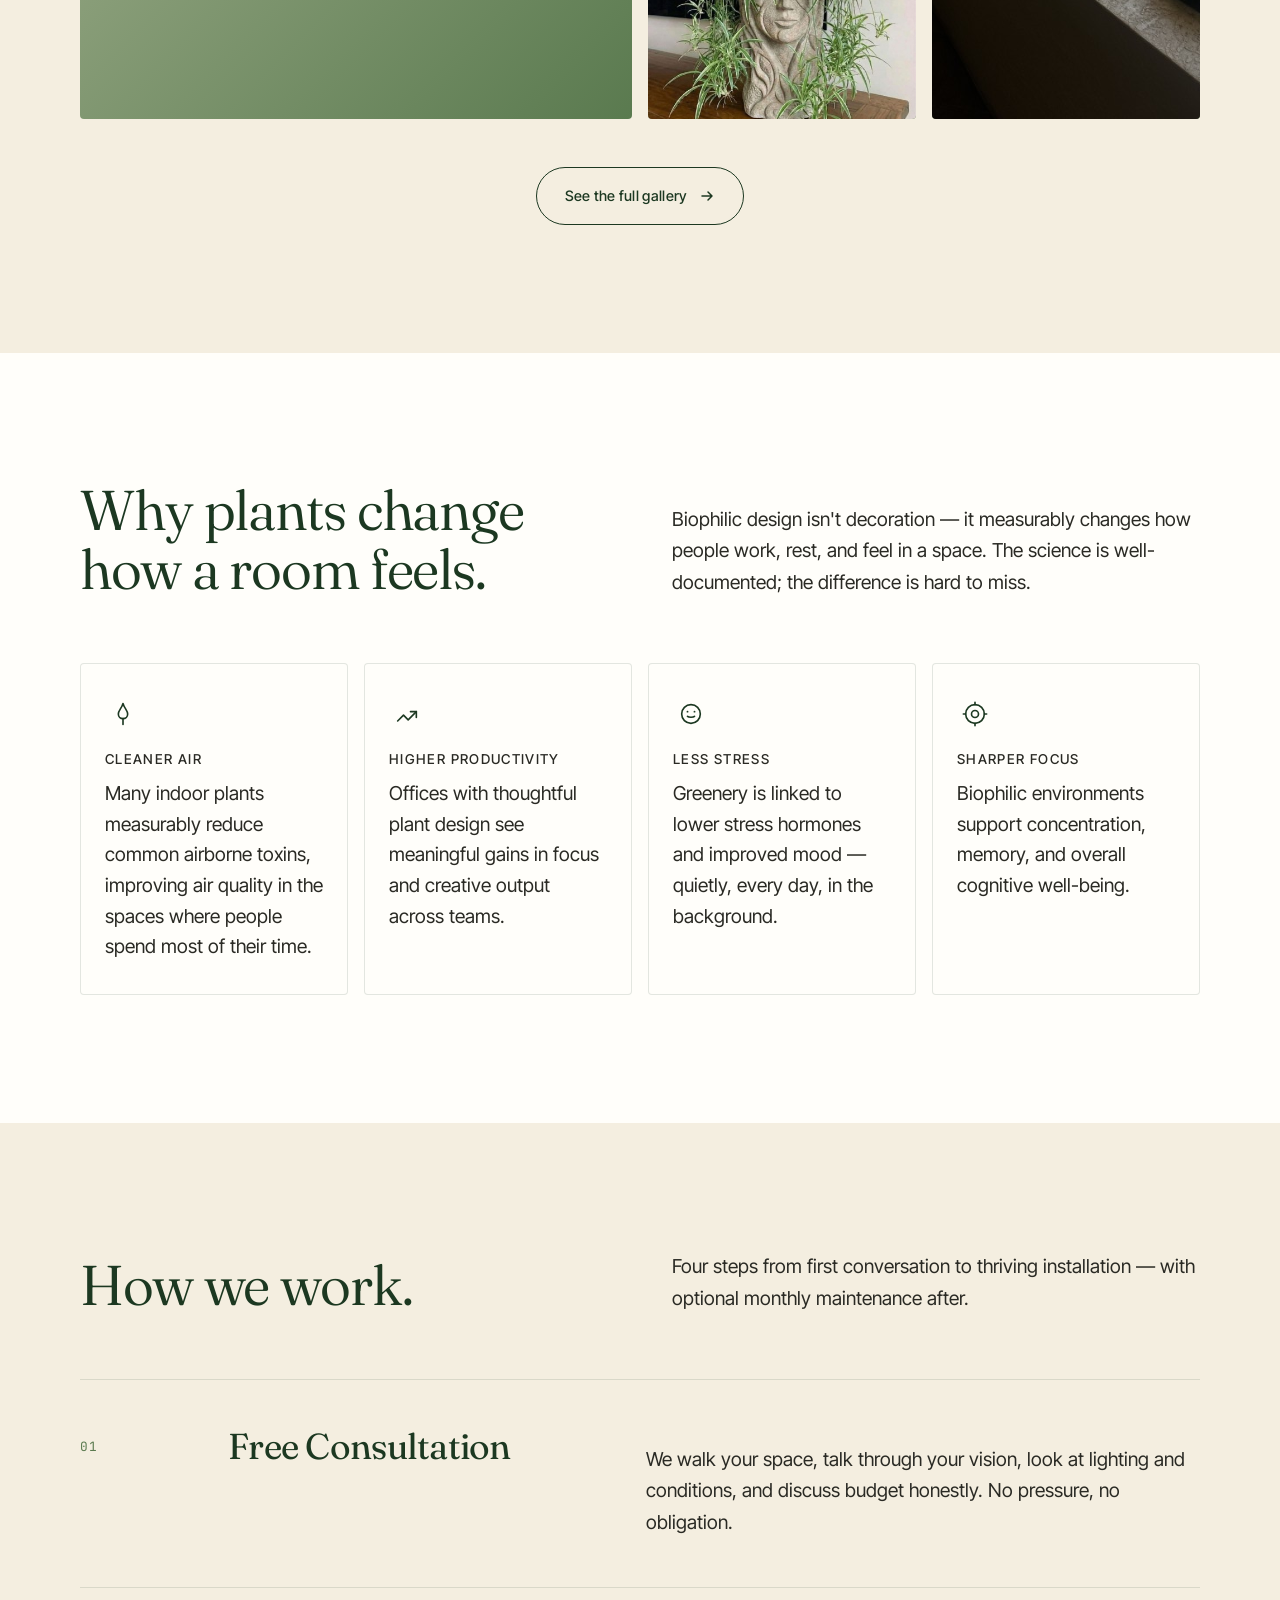
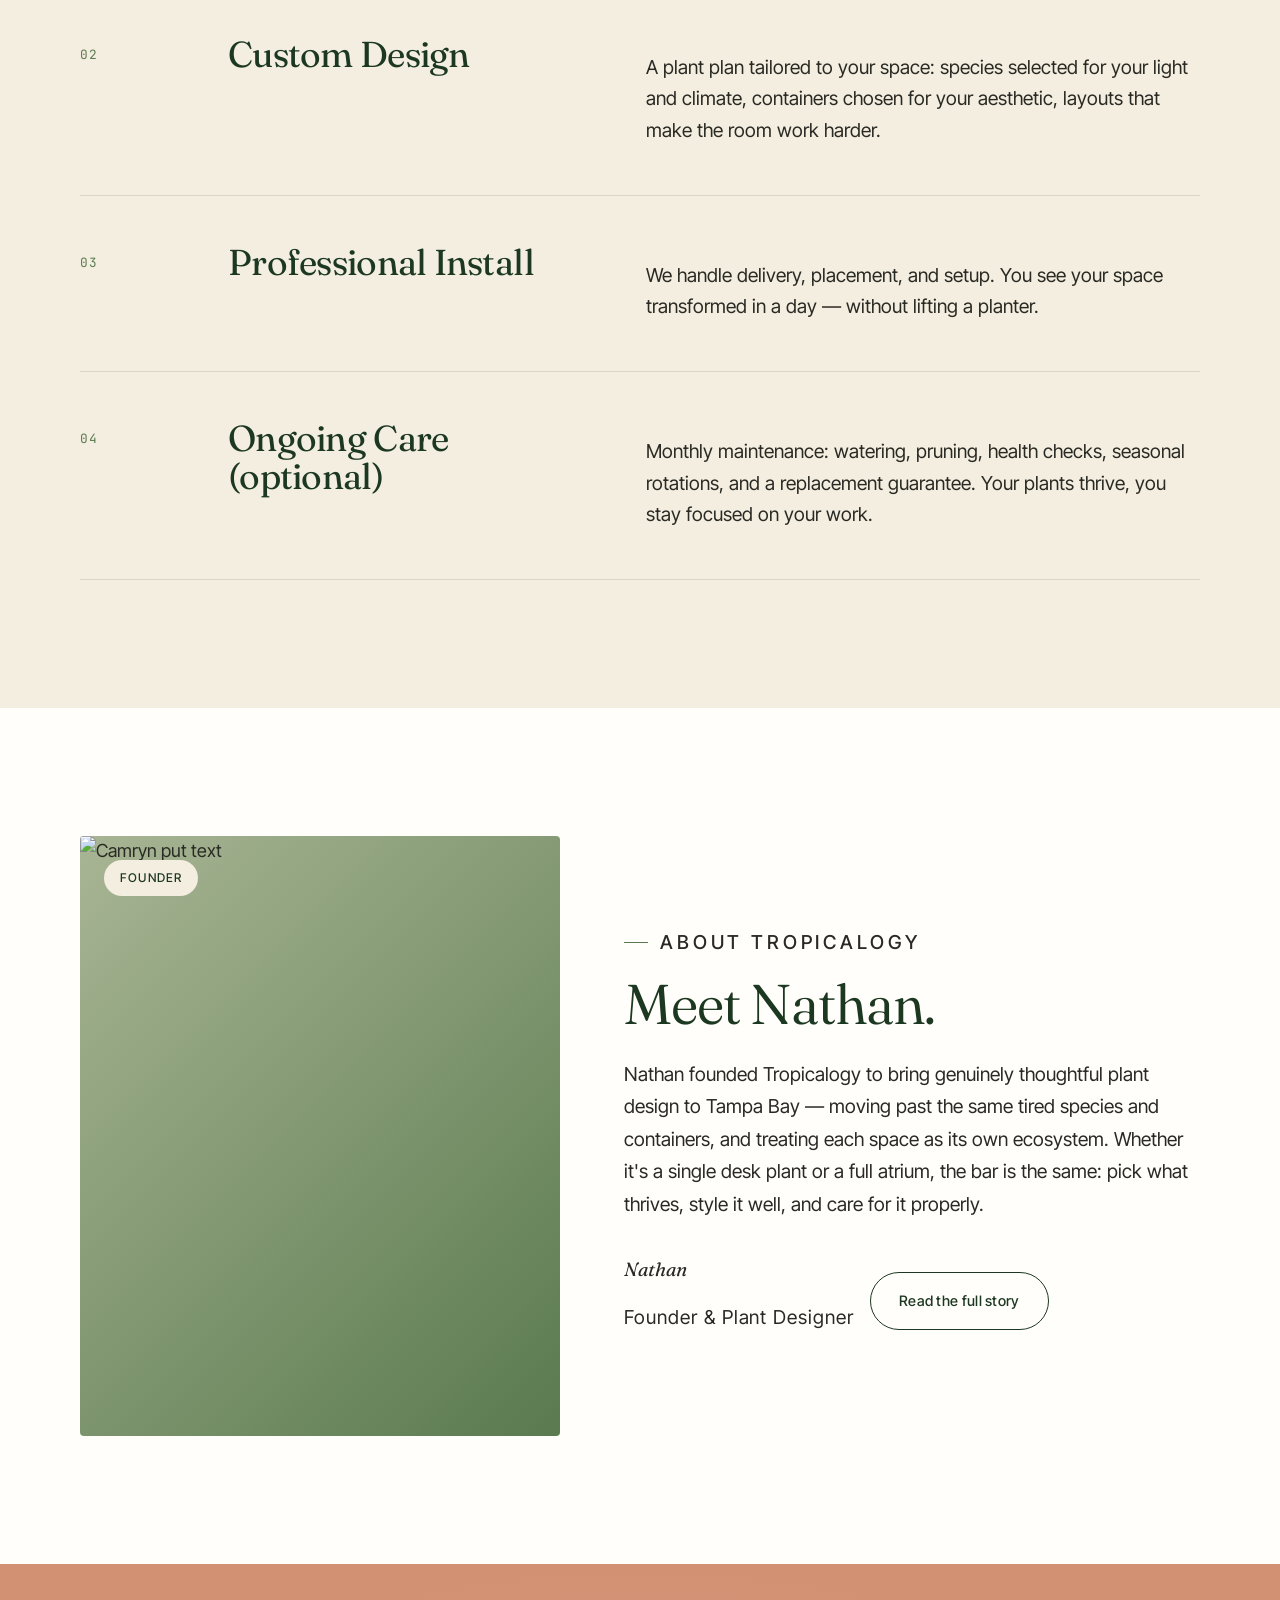
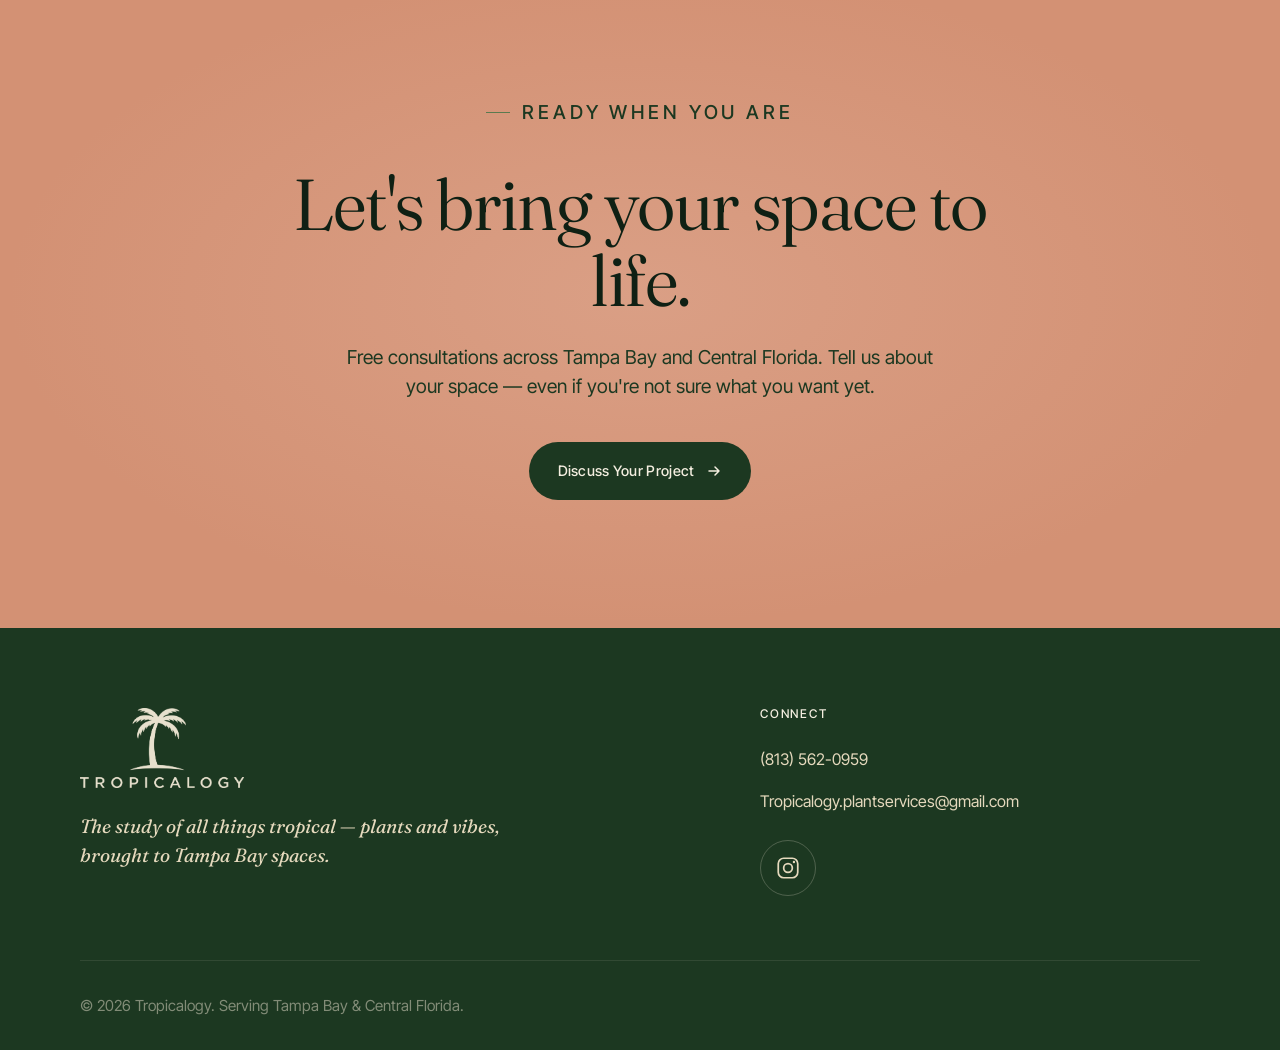
==== commit 841c0ba0: "marquee phoos" ====
--- a/index.html
+++ b/index.html
@@ -3,23 +3,73 @@
 <head>
   <meta charset="UTF-8" />
   <meta name="viewport" content="width=device-width, initial-scale=1.0" />
-  <title>Tropicalogy — Interior Plant Design & Maintenance in Tampa Bay</title>
-  <meta name="description" content="Tropicalogy designs, installs, and maintains interior plant collections for offices, homes, and commercial spaces across Tampa Bay. From desk plants to atriums — biophilic design with personality." />
+ 
+  <title>Tropicalogy — Interior Plant Design &amp; Maintenance in Tampa Bay</title>
+  <meta name="description" content="Tropicalogy designs, installs, and maintains interior plant collections for offices, homes, and commercial spaces across Tampa Bay and Central Florida. Free consultations." />
+  <meta name="keywords" content="interior plants Tampa Bay, plant design, office plants, plant maintenance, biophilic design, living walls, Tampa plant service" />
+  <meta name="author" content="Tropicalogy" />
+  <meta name="robots" content="index, follow" />
   <meta name="theme-color" content="#1c3821" />
-
+  <link rel="canonical" href="https://tropicalogyplantservices.com/" />
+ 
+  <!-- Favicon -->
+  <link rel="icon" href="/favicon.ico" sizes="any" />
+  <link rel="apple-touch-icon" href="/apple-touch-icon.png" />
+ 
   <!-- Open Graph -->
-  <meta property="og:title" content="Tropicalogy — Interior Plant Design & Maintenance" />
+  <meta property="og:title" content="Tropicalogy — Interior Plant Design &amp; Maintenance" />
   <meta property="og:description" content="Living design for Tampa Bay spaces. Interior plant installation, maintenance, and biophilic experiences." />
   <meta property="og:type" content="website" />
+  <meta property="og:url" content="https://tropicalogyplantservices.com/" />
   <meta property="og:site_name" content="Tropicalogy" />
-
+  <meta property="og:image" content="https://tropicalogyplantservices.com/og-image.png" />
+  <meta property="og:image:width" content="1200" />
+  <meta property="og:image:height" content="630" />
+  <meta property="og:locale" content="en_US" />
+ 
+  <!-- Twitter Card -->
+  <meta name="twitter:card" content="summary_large_image" />
+  <meta name="twitter:title" content="Tropicalogy — Interior Plant Design &amp; Maintenance" />
+  <meta name="twitter:description" content="Living design for Tampa Bay spaces. Interior plant installation, maintenance, and biophilic experiences." />
+  <meta name="twitter:image" content="https://tropicalogyplantservices.com/og-image.png" />
+ 
   <!-- Fonts -->
   <link rel="preconnect" href="https://fonts.googleapis.com" />
   <link rel="preconnect" href="https://fonts.gstatic.com" crossorigin />
   <link href="https://fonts.googleapis.com/css2?family=Fraunces:ital,opsz,wght@0,9..144,300..500;1,9..144,300..500&family=Inter+Tight:wght@400;500;600&family=JetBrains+Mono:wght@400&display=swap" rel="stylesheet" />
-
+ 
   <!-- Styles -->
   <link rel="stylesheet" href="style.css" />
+ 
+  <!-- Structured data — LocalBusiness (service-area business, no public address) -->
+  <script type="application/ld+json">
+  {
+    "@context": "https://schema.org",
+    "@type": "ProfessionalService",
+    "name": "Tropicalogy",
+    "description": "Interior plant design, installation, and maintenance for offices, homes, and commercial spaces across Tampa Bay and Central Florida.",
+    "url": "https://tropicalogyplantservices.com/",
+    "image": "https://tropicalogyplantservices.com/og-image.png",
+    "telephone": "+1-813-562-0959",
+    "email": "Tropicalogy.plantservices@gmail.com",
+    "priceRange": "$$",
+    "areaServed": [
+      { "@type": "City", "name": "Tampa" },
+      { "@type": "City", "name": "St. Petersburg" },
+      { "@type": "City", "name": "Clearwater" },
+      { "@type": "AdministrativeArea", "name": "Tampa Bay" },
+      { "@type": "AdministrativeArea", "name": "Central Florida" }
+    ],
+    "sameAs": [
+      "https://www.instagram.com/tropicalogy.co/"
+    ],
+    "makesOffer": [
+      { "@type": "Offer", "itemOffered": { "@type": "Service", "name": "Commercial Plant Installation & Maintenance" } },
+      { "@type": "Offer", "itemOffered": { "@type": "Service", "name": "Residential Plant Design & Care" } },
+      { "@type": "Offer", "itemOffered": { "@type": "Service", "name": "Plant Events & Workshops" } }
+    ]
+  }
+  </script>
 </head>
 <body>
 
@@ -129,7 +179,7 @@
         </div>
 
         <div class="services-grid">
-          <a class="service-card reveal" href="services/commercial.html" style="--card-bg: url('images/calm-office-space-with-plants-in-planters.jpg');">
+          <a class="service-card reveal" href="services/commercial.html" style="--card-bg: url(images/calm-office-space-with-plants-in-planters.jpg);">
             <span class="service-card__overlay" aria-hidden="true"></span>
             <div class="service-card__content">
               <h3>Commercial Installation &amp; Maintenance</h3>
@@ -139,13 +189,13 @@
               <span class="service-card__arrow" aria-hidden="true">
                 <svg viewBox="0 0 16 16" fill="none">
                   <path d="M3 13L13 3M13 3H5M13 3v8" stroke="currentColor" stroke-width="1.5" stroke-linecap="round" stroke-linejoin="round" />
-                  
+
                 </svg>
               </span>
             </div>
           </a>
 
-          <a class="service-card reveal" href="services/residential.html" style="--card-bg: url('images/bright-indoor-plants-near-a-window-with-natural-li.jpg');">
+          <a class="service-card reveal" href="services/residential.html" style="--card-bg: url(images/bright-indoor-plants-near-a-window-with-natural-li.jpg);">
             <span class="service-card__overlay" aria-hidden="true"></span>
             <div class="service-card__content">
               <h3>Residential &amp; Home</h3>
@@ -160,7 +210,7 @@
             </div>
           </a>
 
-          <a class="service-card reveal" href="services/events-workshops.html" style="--card-bg: url('images/decor-in-the-interior-of-a-cafe.jpg');">
+          <a class="service-card reveal" href="services/events-workshops.html" style="--card-bg: url(images/decor-in-the-interior-of-a-cafe.jpg);">
             <span class="service-card__overlay" aria-hidden="true"></span>
             <div class="service-card__content">
               <h3>Events &amp; Workshops</h3>
@@ -175,7 +225,7 @@
             </div>
           </a>
 
-          <a class="service-card reveal" href="services/corporate-gifting.html" style="--card-bg: url('images/young-green-plants-in-pots-in-eco-office-interior.jpg');">
+          <a class="service-card reveal" href="services/corporate-gifting.html" style="--card-bg: url(images/young-green-plants-in-pots-in-eco-office-interior.jpg);">
             <span class="service-card__overlay" aria-hidden="true"></span>
             <div class="service-card__content">
               <h3>Corporate Gifting</h3>
@@ -190,7 +240,7 @@
             </div>
           </a>
 
-          <a class="service-card reveal" href="services/specialty-projects.html" style="--card-bg: url('images/food-court-decorated-with-plants.jpg');">
+          <a class="service-card reveal" href="services/specialty-projects.html" style="--card-bg: url(images/food-court-decorated-with-plants.jpg);">
             <span class="service-card__overlay" aria-hidden="true"></span>
             <div class="service-card__content">
               <h3>Specialty Projects</h3>
@@ -205,7 +255,7 @@
             </div>
           </a>
 
-          <a class="service-card reveal" href="contact.html" style="--card-bg: url('images/gardening-woman-pruning-plants-and-ferns-indoors.jpg');">
+          <a class="service-card reveal" href="contact.html" style="--card-bg: url(images/gardening-woman-pruning-plants-and-ferns-indoors.jpg);">
             <span class="service-card__overlay" aria-hidden="true"></span>
             <div class="service-card__content">
               <h3>Tell us what you're imagining.</h3>
@@ -224,19 +274,23 @@
     </section>
 
     <!-- ========================= MARQUEE (CLIENT LOGOS) ========================= -->
-    <section class="marquee" aria-label="Selected clients">
-      <p class="eyebrow marquee-label">Trusted by</p>
-      <div class="marquee-track">
-        <a href="#" class="marquee-item" aria-label="Client one">logo-1</a>
-        <a href="#" class="marquee-item" aria-label="Client two">logo-2</a>
-        <a href="#" class="marquee-item" aria-label="Client three">logo-3</a>
-        <a href="#" class="marquee-item" aria-label="Client four">logo-4</a>
-        <a href="#" class="marquee-item" aria-label="Client five">logo-5</a>
-        <a href="#" class="marquee-item" aria-label="Client six">logo-6</a>
-        <a href="#" class="marquee-item" aria-label="Client seven">logo-7</a>
-        <a href="#" class="marquee-item" aria-label="Client eight">logo-8</a>
-      </div>
-    </section>
+<section class="marquee" aria-label="Selected clients">
+  <p class="eyebrow marquee-label">Trusted by</p>
+  <div class="marquee-inner">
+    <div class="marquee-track">
+      <a href="#" class="marquee-item" aria-label="Babe Lounge"><img src="images/babe-lounge-logo.png" alt="Babe Lounge"></a>
+      <a href="#" class="marquee-item" aria-label="BayCare"><img src="images/baycare-logo.png" alt="BayCare"></a>
+      <a href="#" class="marquee-item" aria-label="Dagger"><img src="images/dagger-logo.jpg" alt="Dagger"></a>
+      <a href="#" class="marquee-item" aria-label="Highwoods"><img src="images/highwoods-logo.png" alt="Highwoods"></a>
+    </div>
+    <div class="marquee-track" aria-hidden="true">
+      <a href="#" class="marquee-item"><img src="images/babe-lounge-logo.png" alt=""></a>
+      <a href="#" class="marquee-item"><img src="images/baycare-logo.png" alt=""></a>
+      <a href="#" class="marquee-item"><img src="images/dagger-logo.jpg" alt=""></a>
+      <a href="#" class="marquee-item"><img src="images/highwoods-logo.png" alt=""></a>
+    </div>
+  </div>
+</section>
 
     <!-- ========================= GALLERY PREVIEW ========================= -->
     <section class="section gallery-preview">
--- a/style.css
+++ b/style.css
@@ -476,7 +476,6 @@
   font-size: 1.1rem;
 }
 
-/* Hero decorative SVG (palm leaf in corner of visual) */
 .hero-decor-leaf {
   position: absolute;
   top: -20px;
@@ -490,7 +489,7 @@
 /* Marquee
    ========================================================================== */
 .marquee {
-  padding: var(--space-12) 0;
+  padding: var(--space-10) 0;
   border-top: 1px solid var(--line);
   border-bottom: 1px solid var(--line);
   background: var(--paper);
@@ -502,15 +501,21 @@
   margin-bottom: var(--space-8);
 }
 
+.marquee-inner {
+  display: flex;
+  width: max-content;
+  animation: marquee-scroll 18s linear infinite;
+}
+
+.marquee:hover .marquee-inner {
+  animation-play-state: paused;
+}
+
 .marquee-track {
   display: flex;
-  gap: var(--space-16);
-  animation: marquee 40s linear infinite;
-  width: max-content;
-}
-
-.marquee:hover .marquee-track {
-  animation-play-state: paused;
+  align-items: center;
+  gap: 5rem;
+  padding: 0 2.5rem; /* half-gap on each end so spacing is even at the seam */
 }
 
 .marquee-item {
@@ -518,16 +523,8 @@
   display: flex;
   align-items: center;
   justify-content: center;
-  min-width: 160px;
-  height: 50px;
-  font-family: var(--font-display);
-  font-style: italic;
-  color: var(--forest);
-  opacity: 0.5;
-  font-size: 1.5rem;
+  opacity: 0.55;
   transition: opacity 0.3s, transform 0.3s;
-  cursor: pointer;
-  letter-spacing: -0.01em;
 }
 
 .marquee-item:hover {
@@ -536,14 +533,20 @@
 }
 
 .marquee-item img {
-  max-height: 40px;
+  height: 200px;
   width: auto;
+  max-width: 200px;
   object-fit: contain;
-}
-
-@keyframes marquee {
+  display: block;
+}
+
+@keyframes marquee-scroll {
   from { transform: translateX(0); }
-  to { transform: translateX(-50%); }
+  to   { transform: translateX(-50%); }
+}
+
+@media (prefers-reduced-motion: reduce) {
+  .marquee-inner { animation: none; }
 }
 
 /* Section header
@@ -609,7 +612,6 @@
   isolation: isolate;
 }
 
-/* White overlay — 90% opaque cream for WCAG AA contrast with forest text */
 .service-card__overlay {
   position: absolute;
   inset: 0;
@@ -1312,4 +1314,300 @@
 .gallery-card:hover img {
   transform: scale(1.04);
   filter: saturate(1.05);
+}
+
+
+/* ==========================================================================
+   Commercial Page
+   ========================================================================== */
+
+/* Long-form prose block — used on commercial subpage */
+.commercial-prose {
+  max-width: 70ch;
+}
+
+.commercial-prose p {
+  font-size: 1.2rem;
+  line-height: 1.7;
+  color: var(--ink);
+  margin-bottom: var(--space-6);
+}
+
+.commercial-prose p:last-child {
+  margin-bottom: 0;
+}
+
+/* Space-type list — bordered rows, like the process list but two-column */
+.space-list {
+  display: grid;
+  grid-template-columns: 1fr;
+  gap: 0;
+}
+
+.space-row {
+  display: grid;
+  grid-template-columns: 1fr;
+  gap: var(--space-3);
+  padding: var(--space-8) 0;
+  border-top: 1px solid var(--line);
+}
+
+.space-row:last-child {
+  border-bottom: 1px solid var(--line);
+}
+
+@media (min-width: 800px) {
+  .space-row {
+    grid-template-columns: 1fr 1.6fr;
+    gap: var(--space-12);
+    padding: var(--space-10) 0;
+    align-items: start;
+  }
+}
+
+.space-row h3 {
+  font-size: clamp(1.4rem, 2.5vw, 1.95rem);
+}
+
+.space-row p {
+  font-size: 1.15rem;
+  line-height: 1.65;
+  color: var(--ink);
+  max-width: 60ch;
+}
+
+/* ==========================================================================
+   Contact Page + Thank You Page
+   Append to existing style.css
+   ========================================================================== */
+
+/* Contact layout
+   -------------------------------------------------------------------------- */
+.contact-grid {
+  display: grid;
+  grid-template-columns: 1fr;
+  gap: var(--space-12);
+}
+
+@media (min-width: 900px) {
+  .contact-grid {
+    grid-template-columns: 1fr 1.1fr;
+    gap: var(--space-16);
+    align-items: start;
+  }
+}
+
+/* Left column — intro + details */
+.contact-intro .eyebrow {
+  margin-bottom: var(--space-6);
+}
+
+.contact-title {
+  font-size: clamp(2.5rem, 6vw, 4.5rem);
+  line-height: 1;
+  letter-spacing: -0.035em;
+  font-weight: 300;
+  margin-bottom: var(--space-6);
+}
+.contact-title em {
+  font-style: italic;
+  font-weight: 350;
+  color: var(--forest-soft);
+}
+
+.contact-lede {
+  font-size: clamp(1.1rem, 1.4vw, 1.25rem);
+  line-height: 1.6;
+  color: var(--ink);
+  max-width: 44ch;
+  margin-bottom: var(--space-10);
+}
+
+.contact-details {
+  display: grid;
+  gap: var(--space-6);
+}
+
+.contact-detail {
+  display: flex;
+  flex-direction: column;
+  gap: var(--space-1);
+  padding-bottom: var(--space-5);
+  border-bottom: 1px solid var(--line);
+}
+
+.contact-detail__label {
+  font-size: 0.75rem;
+  font-weight: 500;
+  letter-spacing: 0.15em;
+  text-transform: uppercase;
+  color: var(--moss);
+}
+
+.contact-detail__value {
+  font-family: var(--font-display);
+  font-size: 1.25rem;
+  color: var(--forest);
+  transition: color 0.3s;
+}
+
+a.contact-detail__value:hover {
+  color: var(--terracotta);
+}
+
+/* Right column — form
+   -------------------------------------------------------------------------- */
+.contact-form-wrap {
+  background: var(--cream);
+  border: 1px solid var(--line);
+  border-radius: 4px;
+  padding: clamp(1.75rem, 4vw, 2.75rem);
+}
+
+.contact-form {
+  display: grid;
+  gap: var(--space-5);
+}
+
+.form-row {
+  display: grid;
+  gap: var(--space-5);
+}
+
+.form-row--split {
+  grid-template-columns: 1fr;
+}
+@media (min-width: 540px) {
+  .form-row--split {
+    grid-template-columns: 1fr 1fr;
+  }
+}
+
+.form-field {
+  display: flex;
+  flex-direction: column;
+  gap: var(--space-2);
+}
+
+.form-field label {
+  font-size: 0.8rem;
+  font-weight: 500;
+  letter-spacing: 0.08em;
+  text-transform: uppercase;
+  color: var(--forest);
+}
+
+.form-optional {
+  text-transform: none;
+  letter-spacing: 0;
+  color: var(--muted);
+  font-weight: 400;
+}
+
+.form-field input,
+.form-field select,
+.form-field textarea {
+  font-family: var(--font-body);
+  font-size: 1rem;
+  color: var(--ink);
+  background: var(--paper);
+  border: 1px solid var(--line);
+  border-radius: 4px;
+  padding: 0.85rem 1rem;
+  transition: border-color 0.3s, box-shadow 0.3s;
+  width: 100%;
+}
+
+.form-field textarea {
+  resize: vertical;
+  line-height: 1.6;
+}
+
+.form-field input:focus,
+.form-field select:focus,
+.form-field textarea:focus {
+  outline: none;
+  border-color: var(--forest);
+  box-shadow: 0 0 0 3px rgba(28, 56, 33, 0.08);
+}
+
+.form-field input::placeholder,
+.form-field textarea::placeholder {
+  color: var(--muted);
+  opacity: 0.7;
+}
+
+.contact-submit {
+  justify-self: start;
+  margin-top: var(--space-2);
+}
+
+.contact-form-note {
+  font-size: 0.9rem;
+  color: var(--muted);
+}
+
+/* Honeypot — visually hidden but reachable for bots */
+.contact-hidden {
+  position: absolute;
+  left: -9999px;
+  width: 1px;
+  height: 1px;
+  overflow: hidden;
+}
+
+/* Thank-you page
+   -------------------------------------------------------------------------- */
+.thankyou-section {
+  text-align: center;
+}
+
+.thankyou-inner {
+  max-width: 620px;
+  margin: 0 auto;
+  padding: clamp(2rem, 6vw, 4rem) 0;
+}
+
+.thankyou-leaf {
+  width: 72px;
+  height: 72px;
+  margin: 0 auto var(--space-6);
+  color: var(--moss);
+}
+
+.thankyou-section .eyebrow {
+  margin-bottom: var(--space-5);
+}
+
+.thankyou-title {
+  font-size: clamp(2.5rem, 6vw, 4.5rem);
+  line-height: 1;
+  letter-spacing: -0.035em;
+  font-weight: 300;
+  margin-bottom: var(--space-6);
+}
+.thankyou-title em {
+  font-style: italic;
+  font-weight: 350;
+  color: var(--forest-soft);
+}
+
+.thankyou-text {
+  font-size: 1.2rem;
+  line-height: 1.6;
+  color: var(--ink);
+  margin-bottom: var(--space-10);
+}
+
+.thankyou-actions {
+  display: flex;
+  flex-wrap: wrap;
+  gap: var(--space-3);
+  justify-content: center;
+}
+
+@media (max-width: 600px) {
+  .contact-detail__value {
+    font-size: 1rem;
+  }
 }
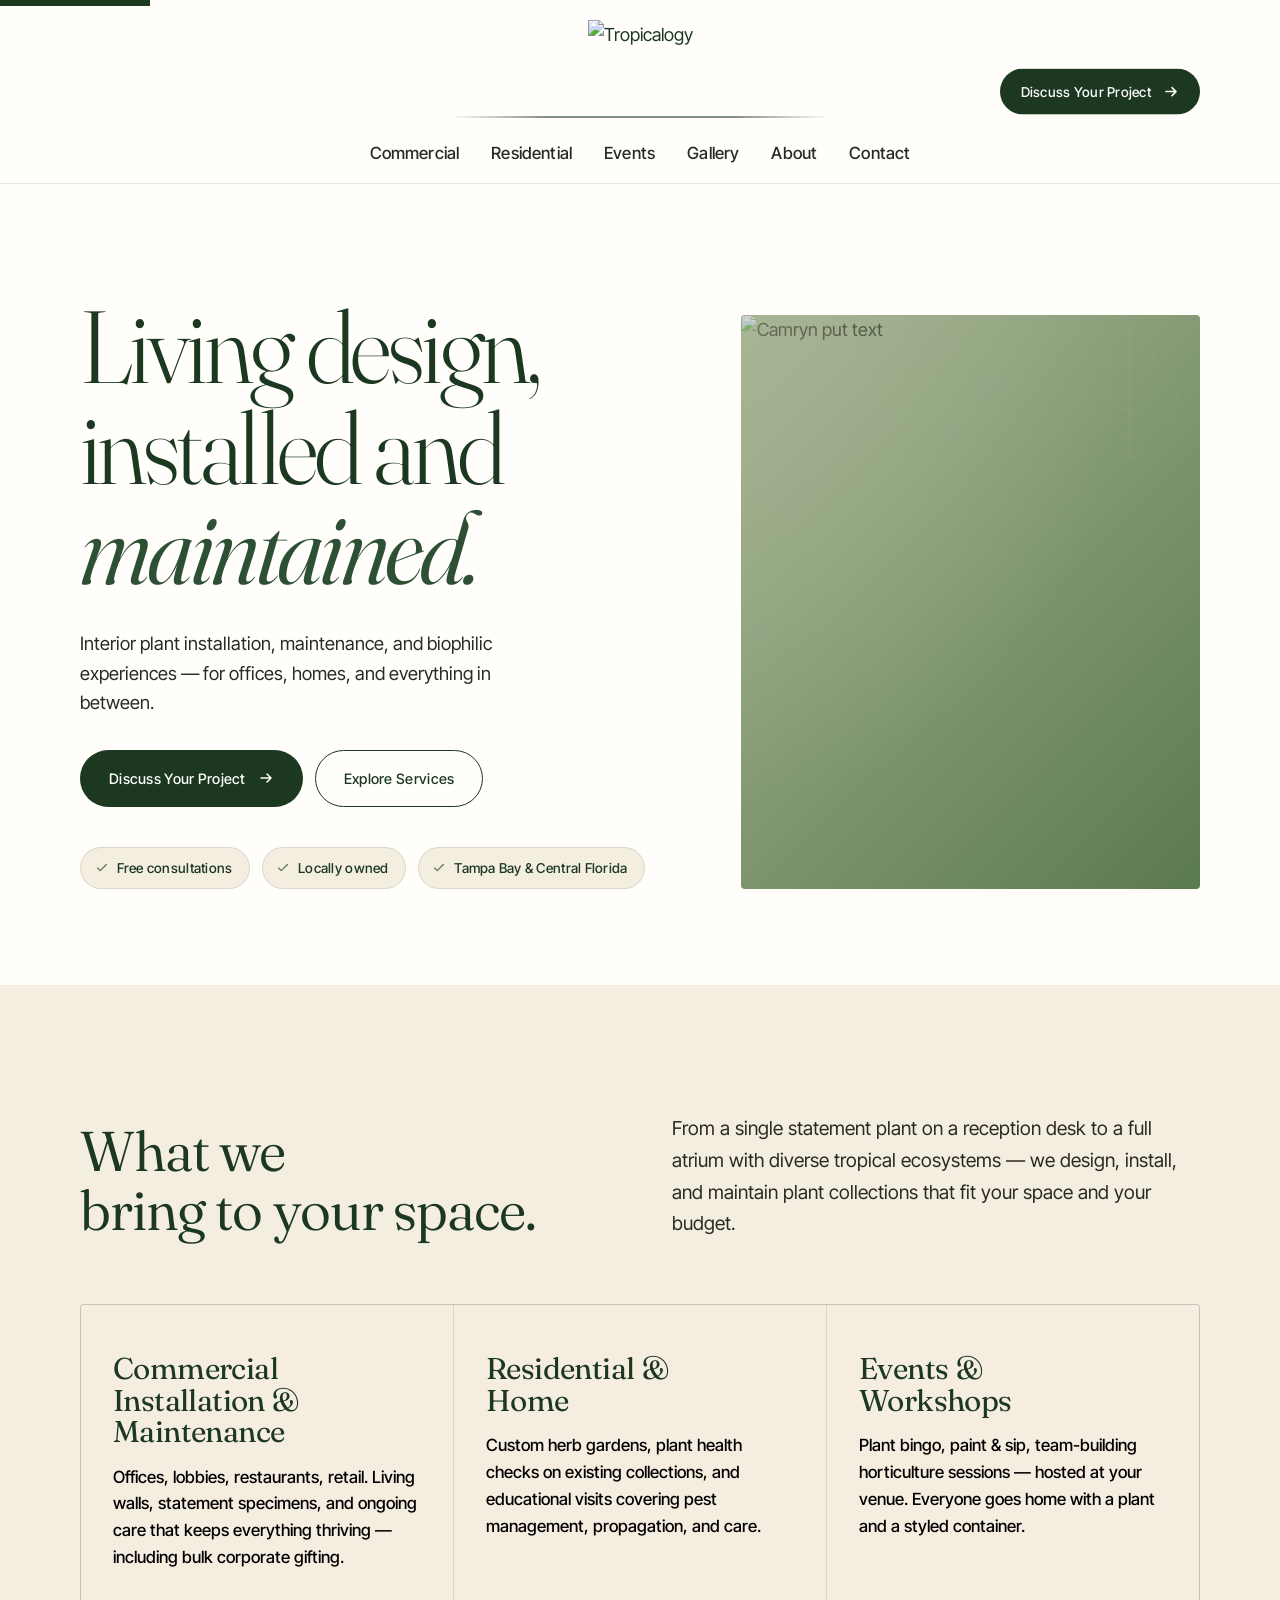
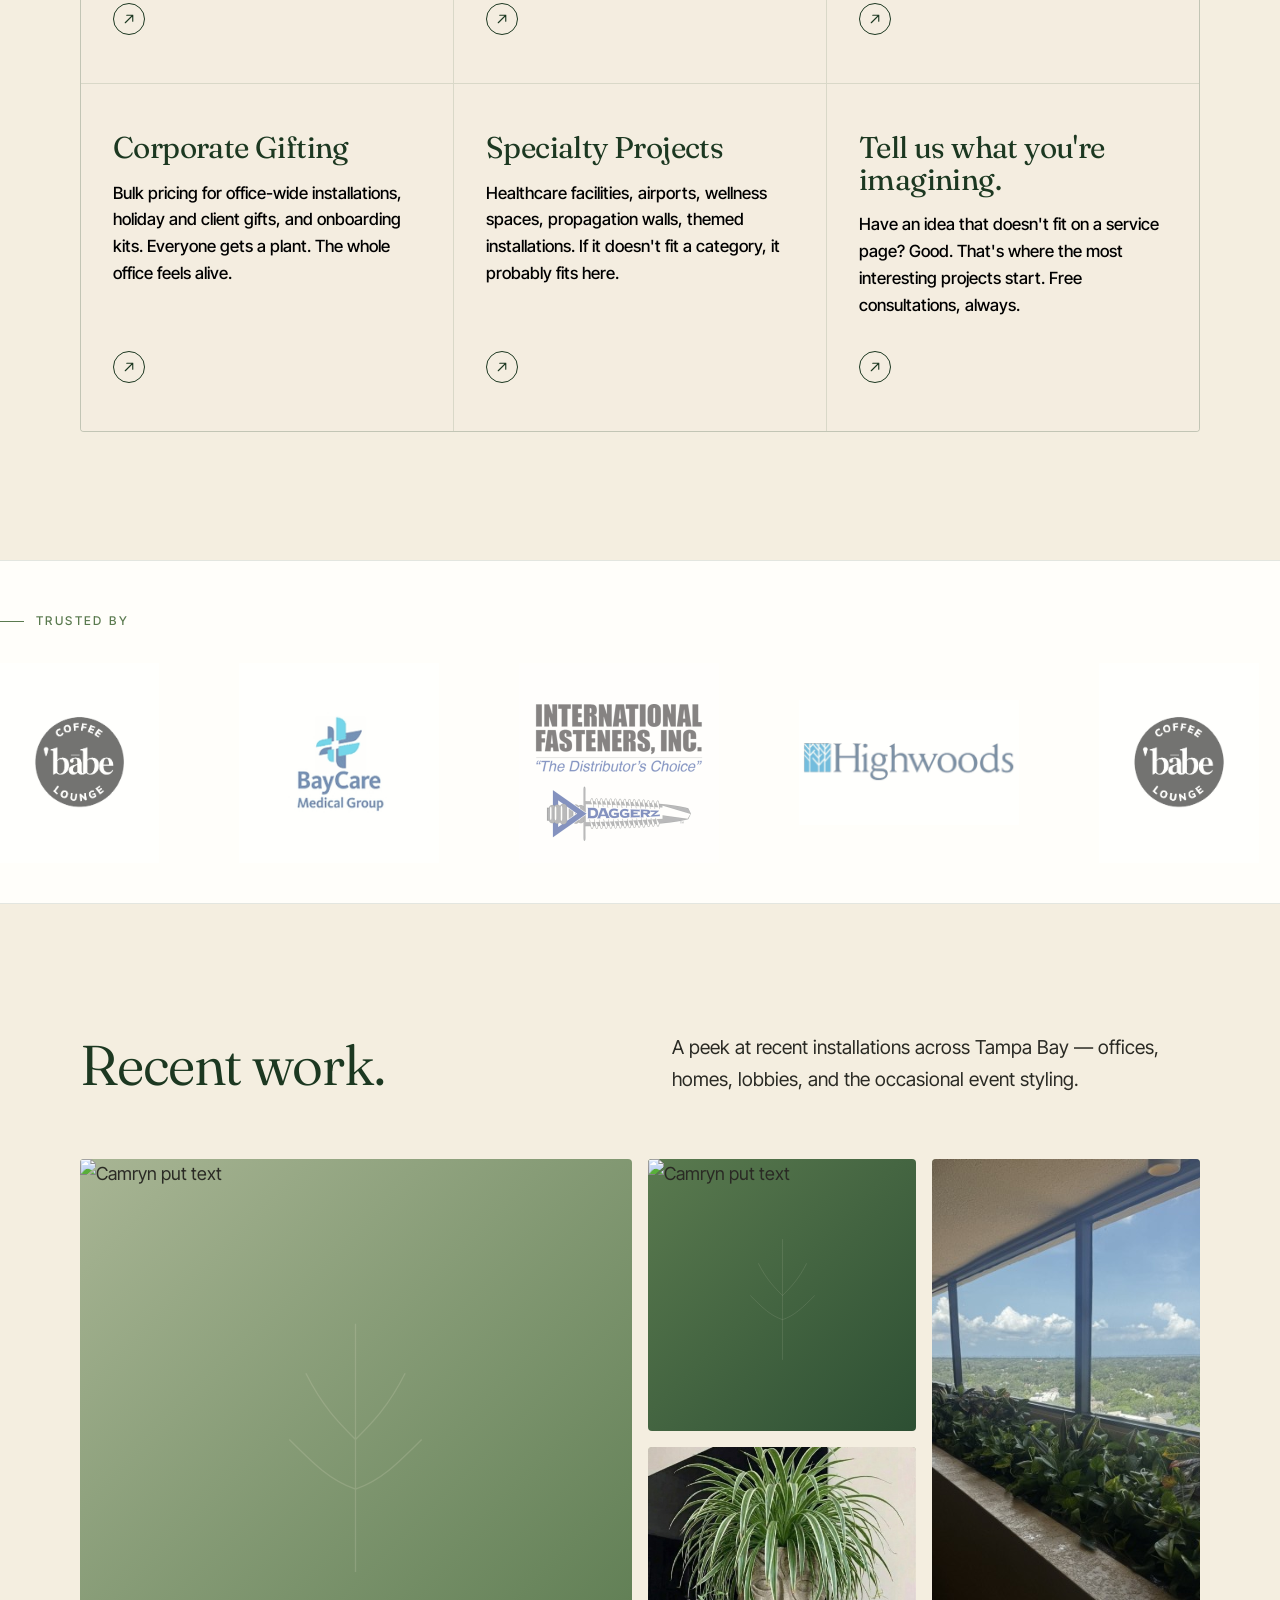
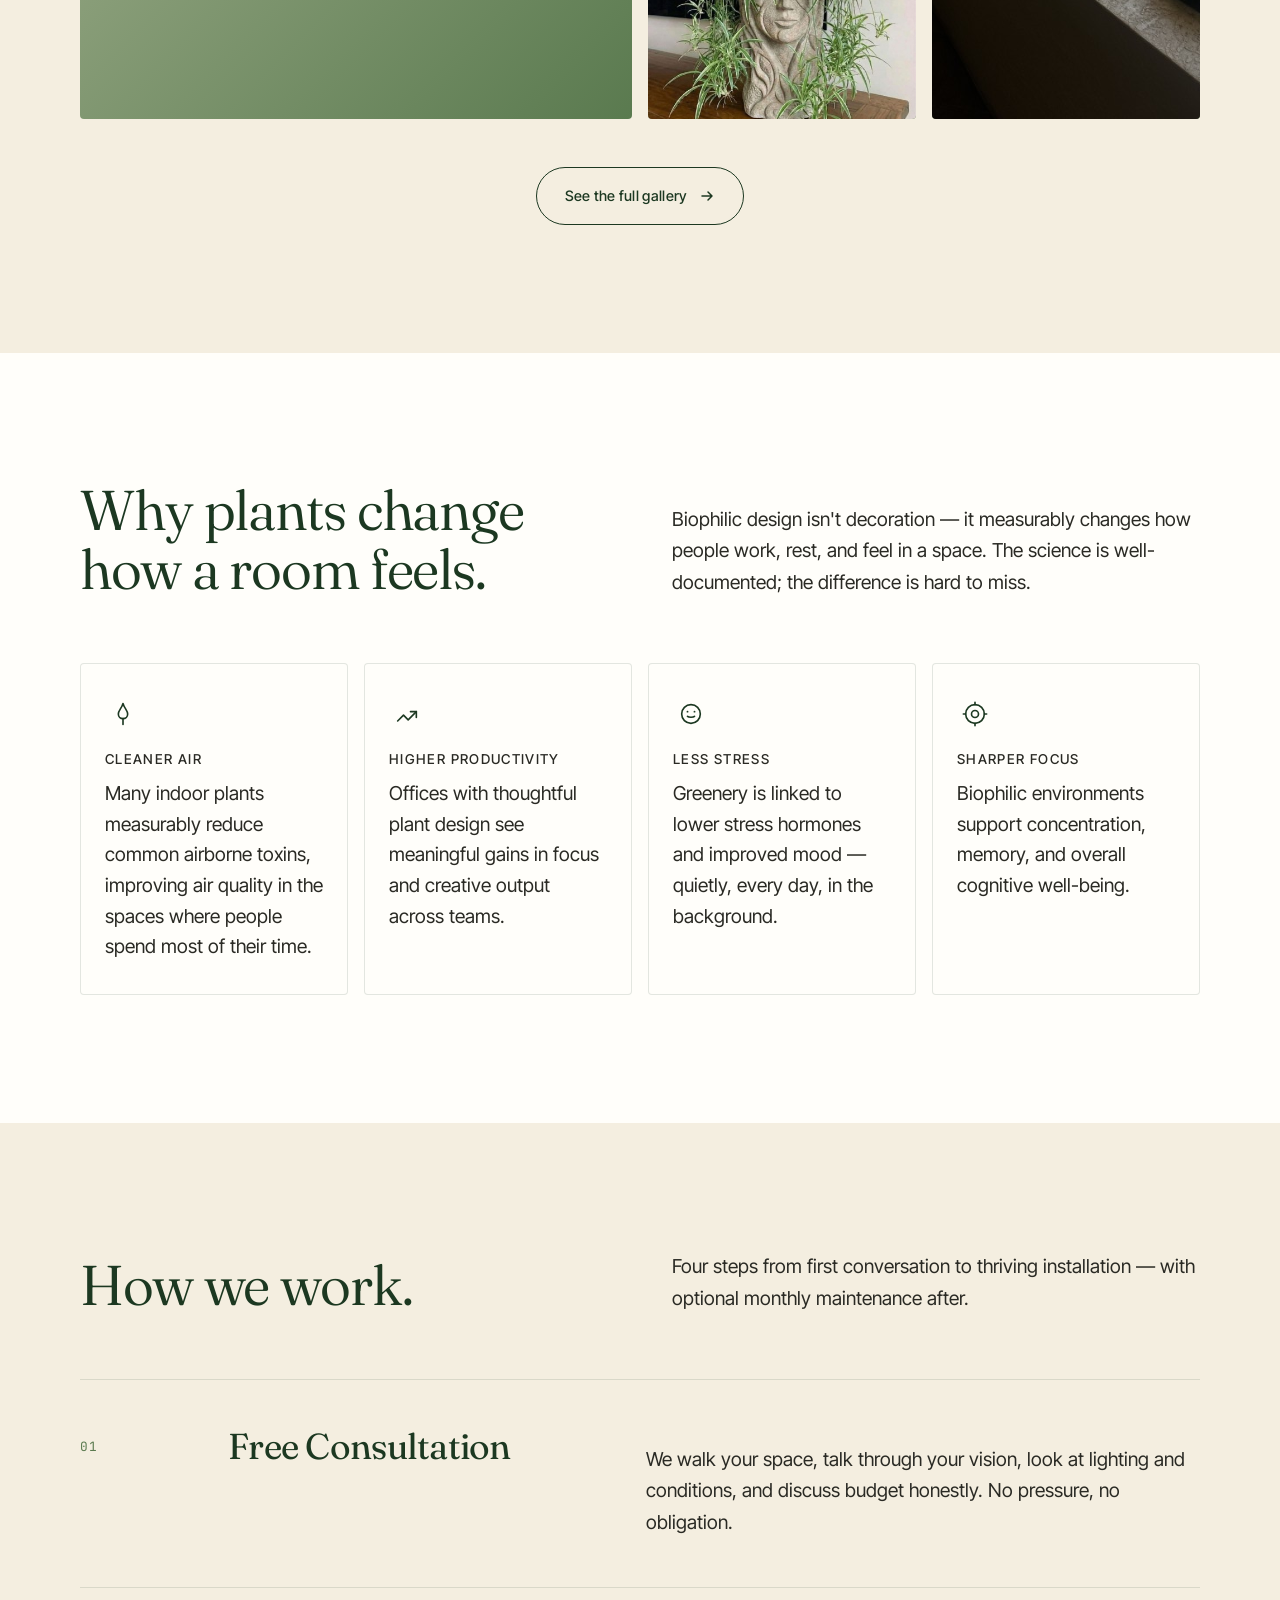
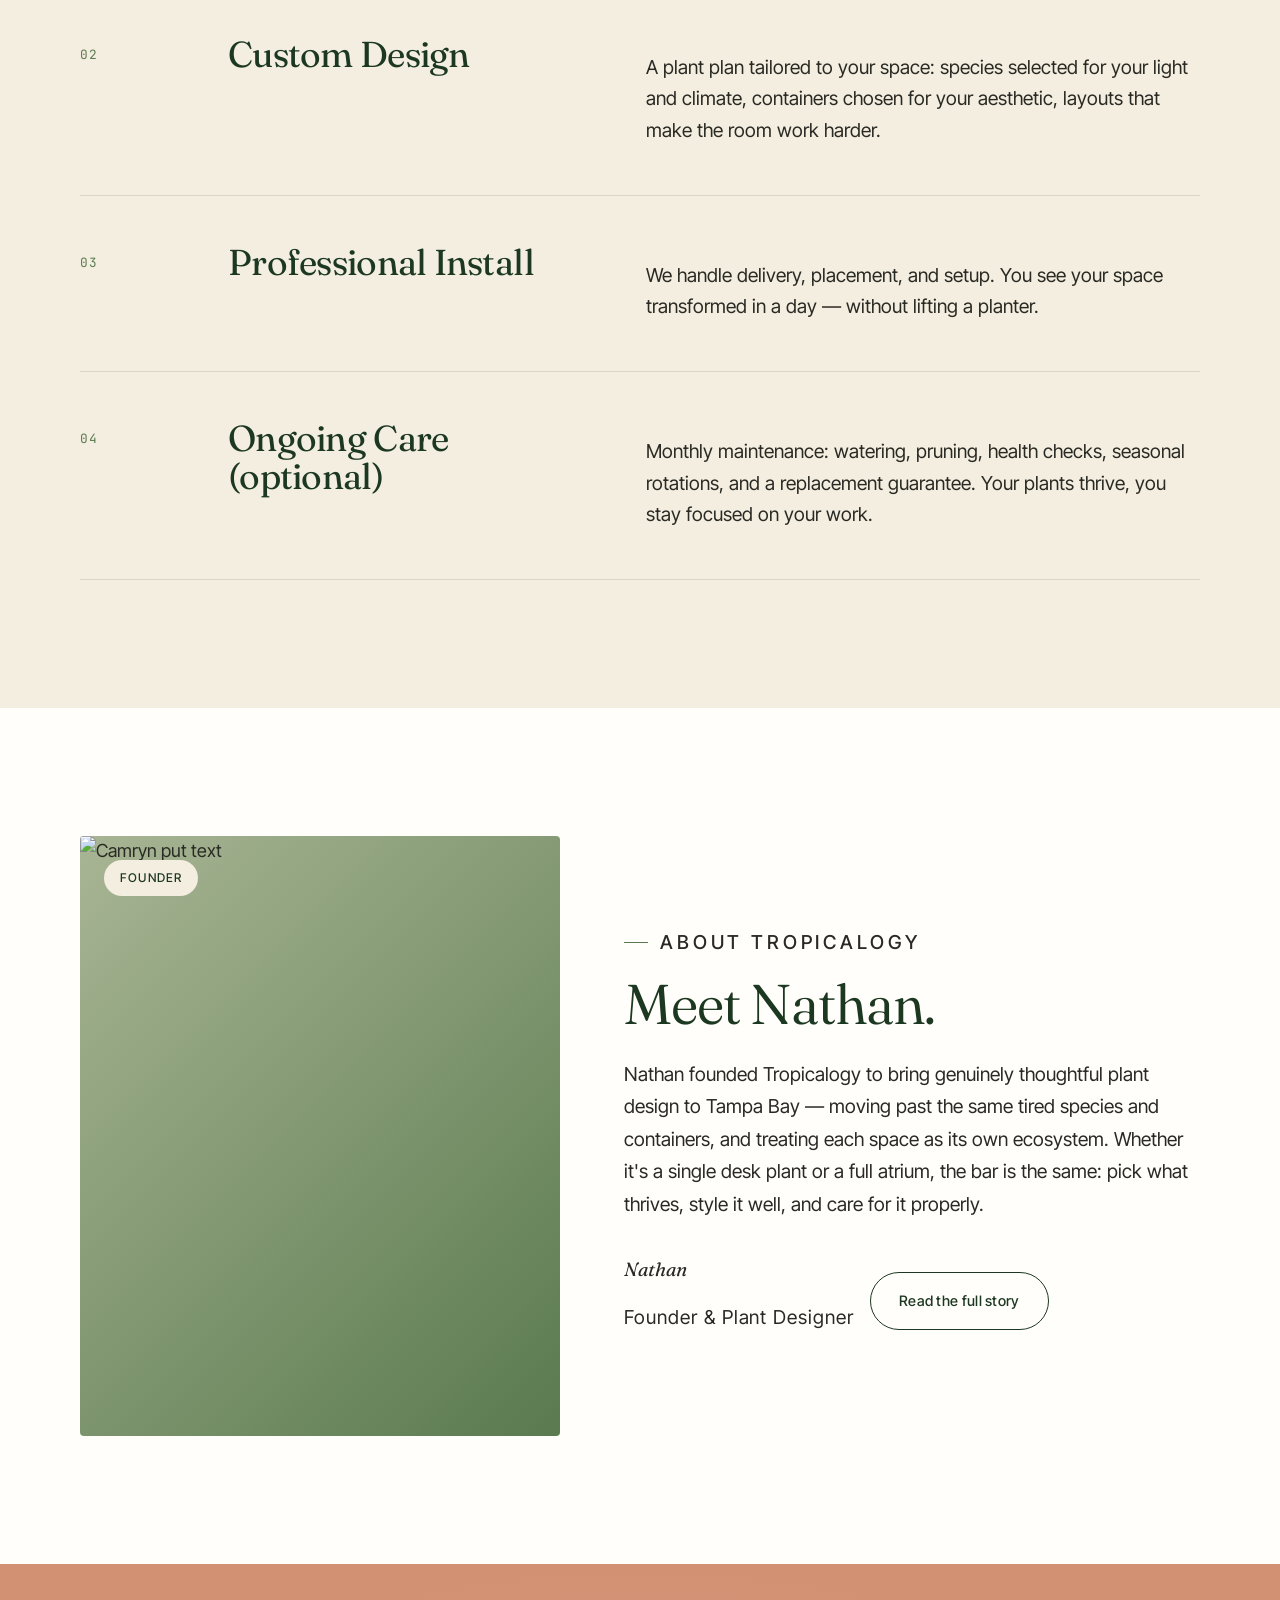
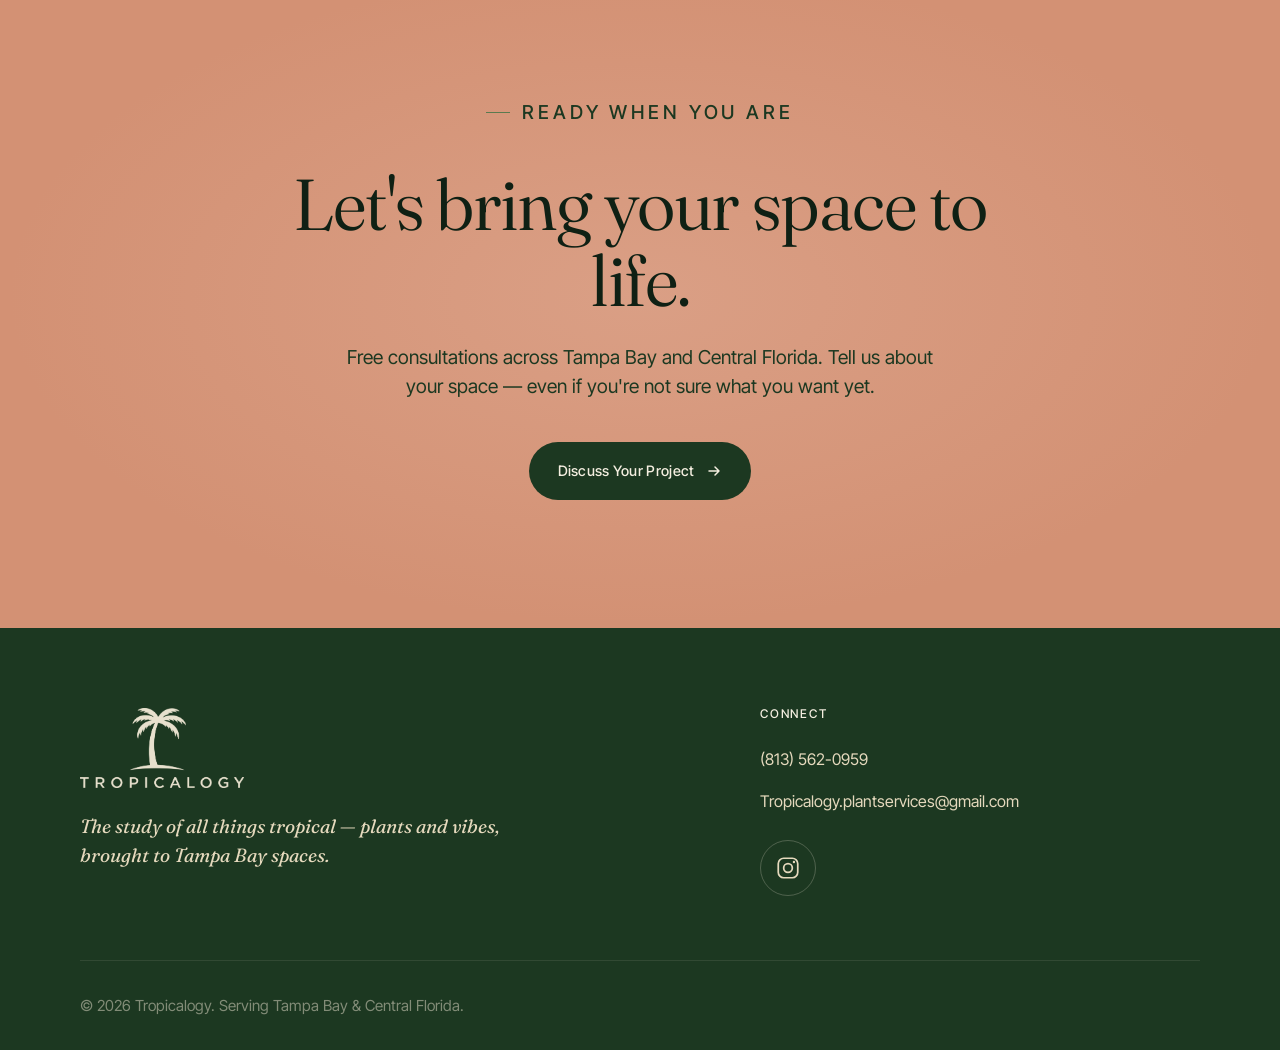
==== commit 1c140627: "more fixees" ====
--- a/index.html
+++ b/index.html
@@ -273,7 +273,7 @@
       </div>
     </section>
 
-    <!-- ========================= MARQUEE (CLIENT LOGOS) ========================= -->
+<!-- ========================= MARQUEE (CLIENT LOGOS) ========================= -->
 <section class="marquee" aria-label="Selected clients">
   <p class="eyebrow marquee-label">Trusted by</p>
   <div class="marquee-inner">
@@ -284,10 +284,10 @@
       <a href="#" class="marquee-item" aria-label="Highwoods"><img src="images/highwoods-logo.png" alt="Highwoods"></a>
     </div>
     <div class="marquee-track" aria-hidden="true">
-      <a href="#" class="marquee-item"><img src="images/babe-lounge-logo.png" alt=""></a>
-      <a href="#" class="marquee-item"><img src="images/baycare-logo.png" alt=""></a>
-      <a href="#" class="marquee-item"><img src="images/dagger-logo.jpg" alt=""></a>
-      <a href="#" class="marquee-item"><img src="images/highwoods-logo.png" alt=""></a>
+      <a href="#" class="marquee-item" tabindex="-1"><img src="images/babe-lounge-logo.png" alt=""></a>
+      <a href="#" class="marquee-item" tabindex="-1"><img src="images/baycare-logo.png" alt=""></a>
+      <a href="#" class="marquee-item" tabindex="-1"><img src="images/dagger-logo.jpg" alt=""></a>
+      <a href="#" class="marquee-item" tabindex="-1"><img src="images/highwoods-logo.png" alt=""></a>
     </div>
   </div>
 </section>
--- a/style.css
+++ b/style.css
@@ -504,7 +504,7 @@
 .marquee-inner {
   display: flex;
   width: max-content;
-  animation: marquee-scroll 18s linear infinite;
+  animation: marquee-scroll 25s linear infinite;
 }
 
 .marquee:hover .marquee-inner {
@@ -515,7 +515,8 @@
   display: flex;
   align-items: center;
   gap: 5rem;
-  padding: 0 2.5rem; /* half-gap on each end so spacing is even at the seam */
+  padding-right: 5rem; /* keeps spacing consistent at the seam between copies */
+  flex-shrink: 0;
 }
 
 .marquee-item {
@@ -535,7 +536,7 @@
 .marquee-item img {
   height: 200px;
   width: auto;
-  max-width: 200px;
+  max-width: 220px;
   object-fit: contain;
   display: block;
 }
@@ -543,10 +544,6 @@
 @keyframes marquee-scroll {
   from { transform: translateX(0); }
   to   { transform: translateX(-50%); }
-}
-
-@media (prefers-reduced-motion: reduce) {
-  .marquee-inner { animation: none; }
 }
 
 /* Section header
@@ -1205,13 +1202,9 @@
 }
 
 @media (prefers-reduced-motion: reduce) {
-  *, *::before, *::after {
-    animation-duration: 0.01ms !important;
-    animation-iteration-count: 1 !important;
-    transition-duration: 0.01ms !important;
-  }
-  .marquee-track { animation: none; }
-  .reveal { opacity: 1; transform: none; }
+  .reveal { opacity: 1; transform: none; transition: none; }
+  .marquee-inner { animation: none; }
+  .marquee-item { transition: none; }
 }
 
 
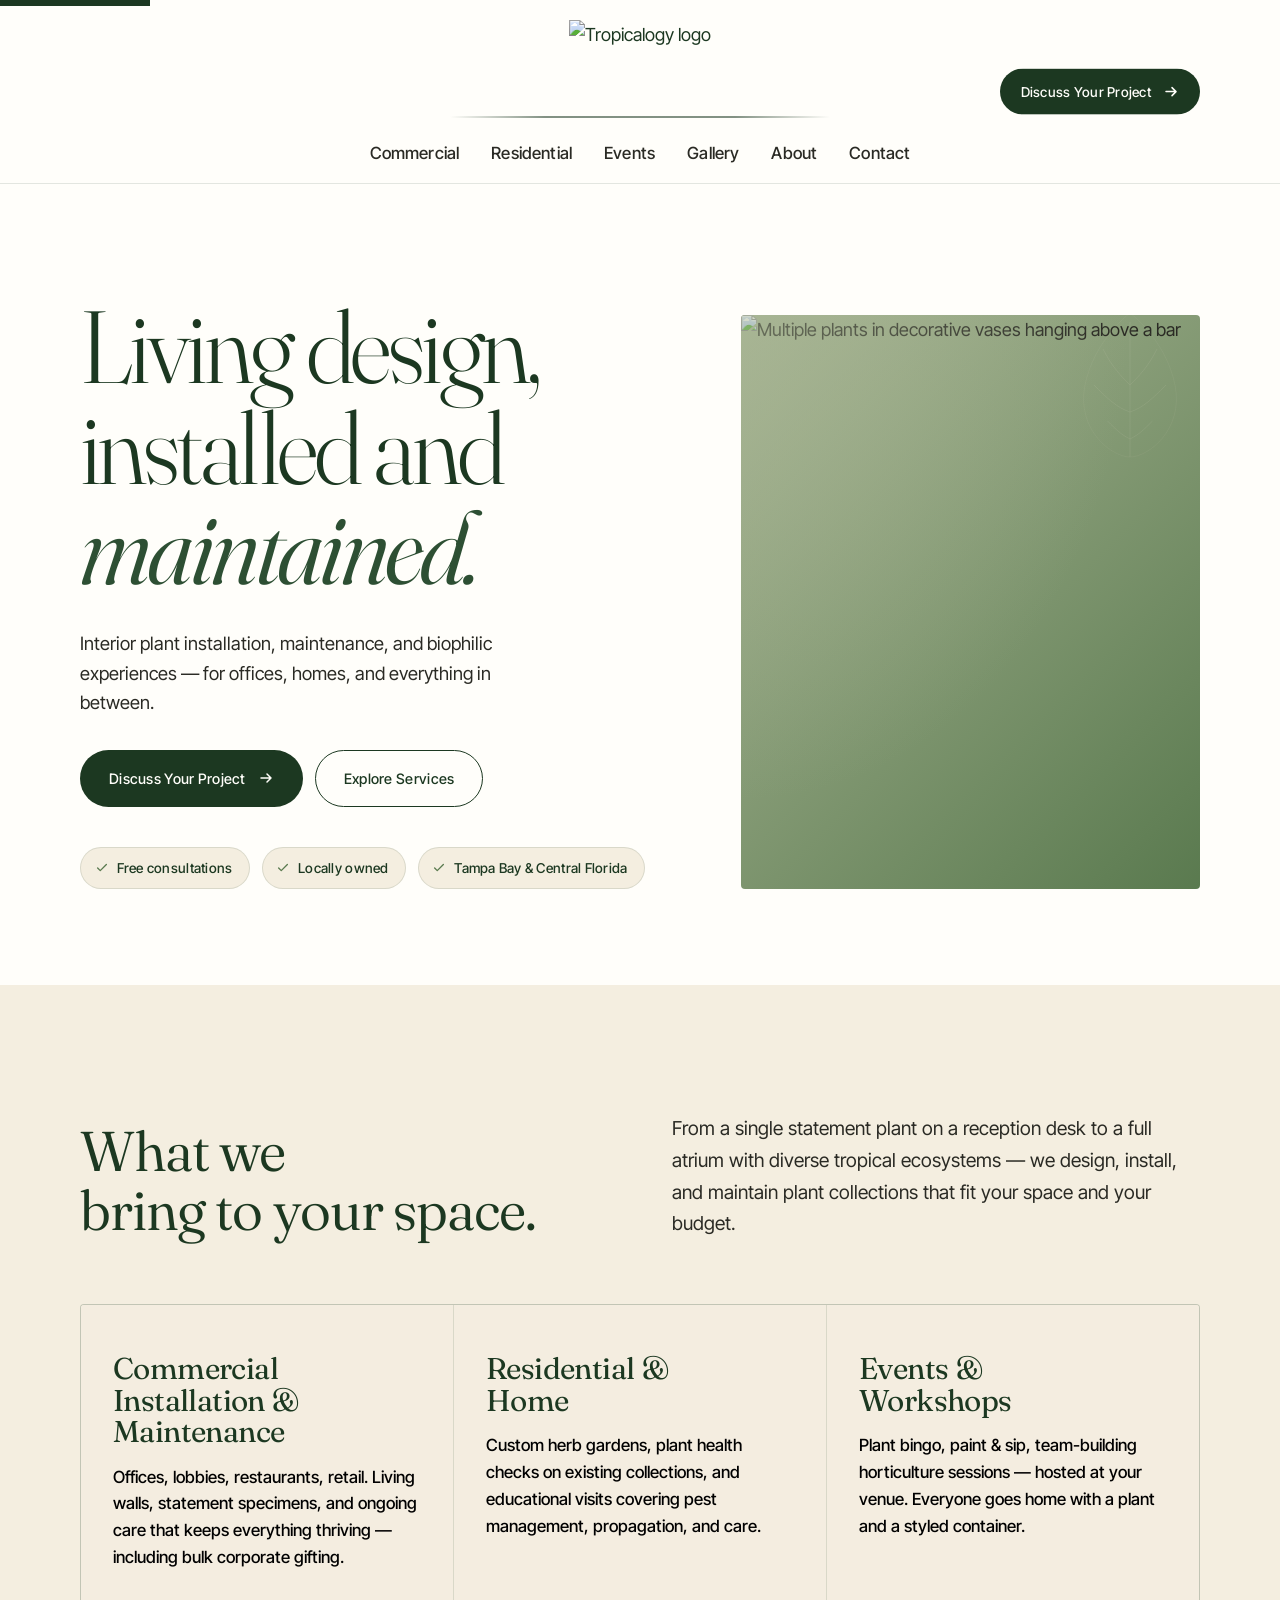
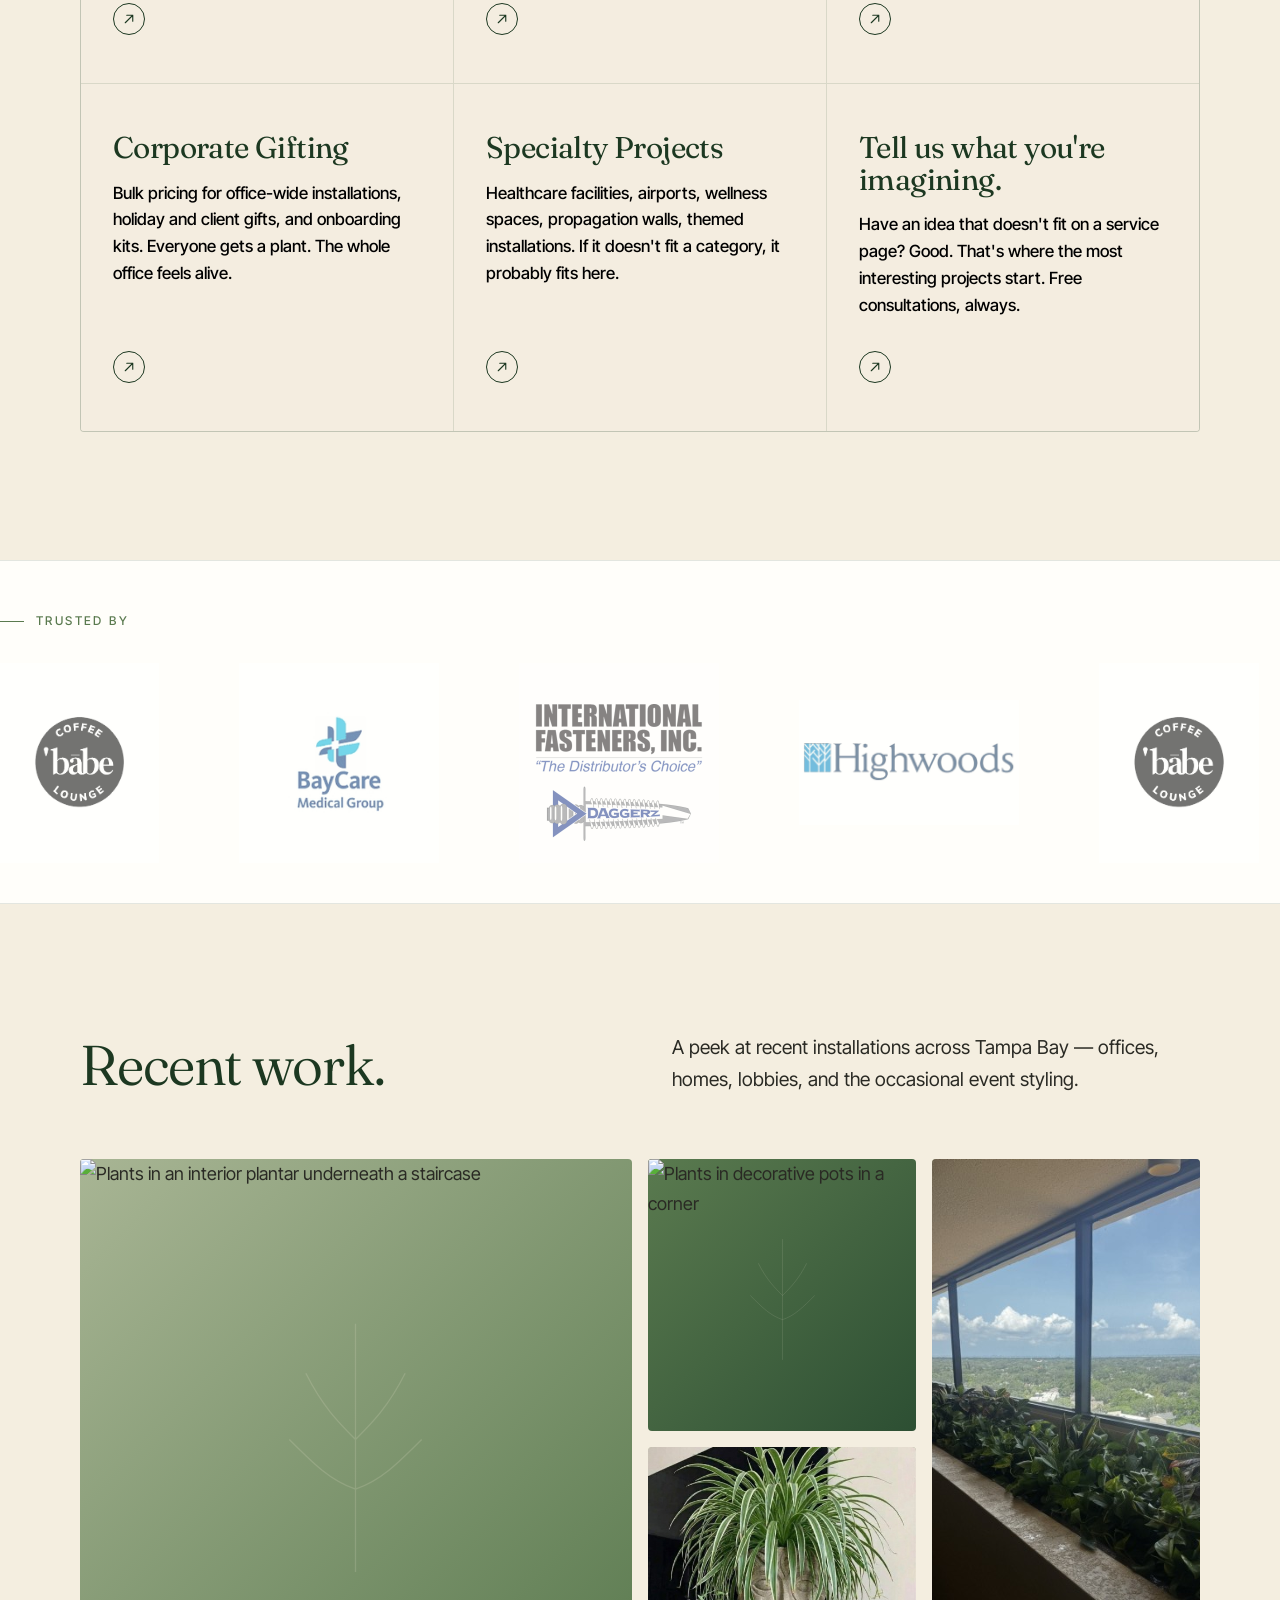
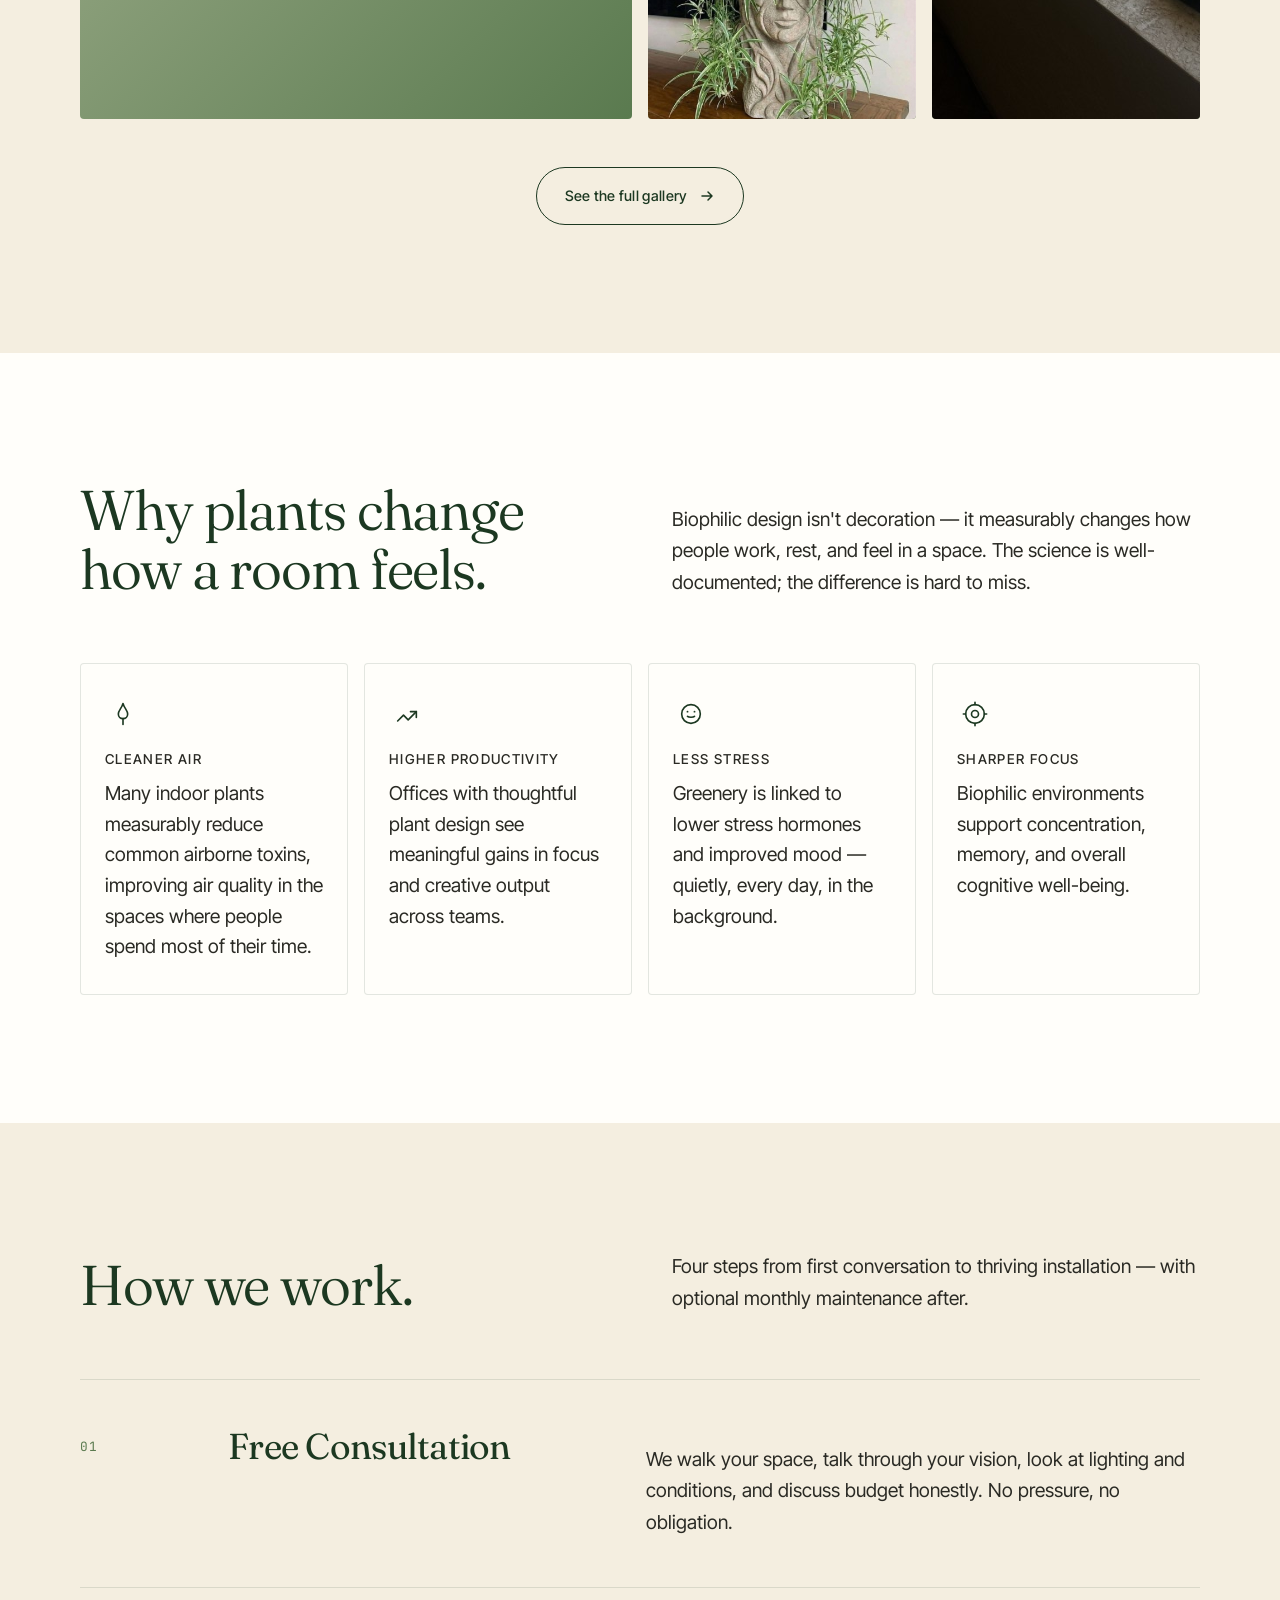
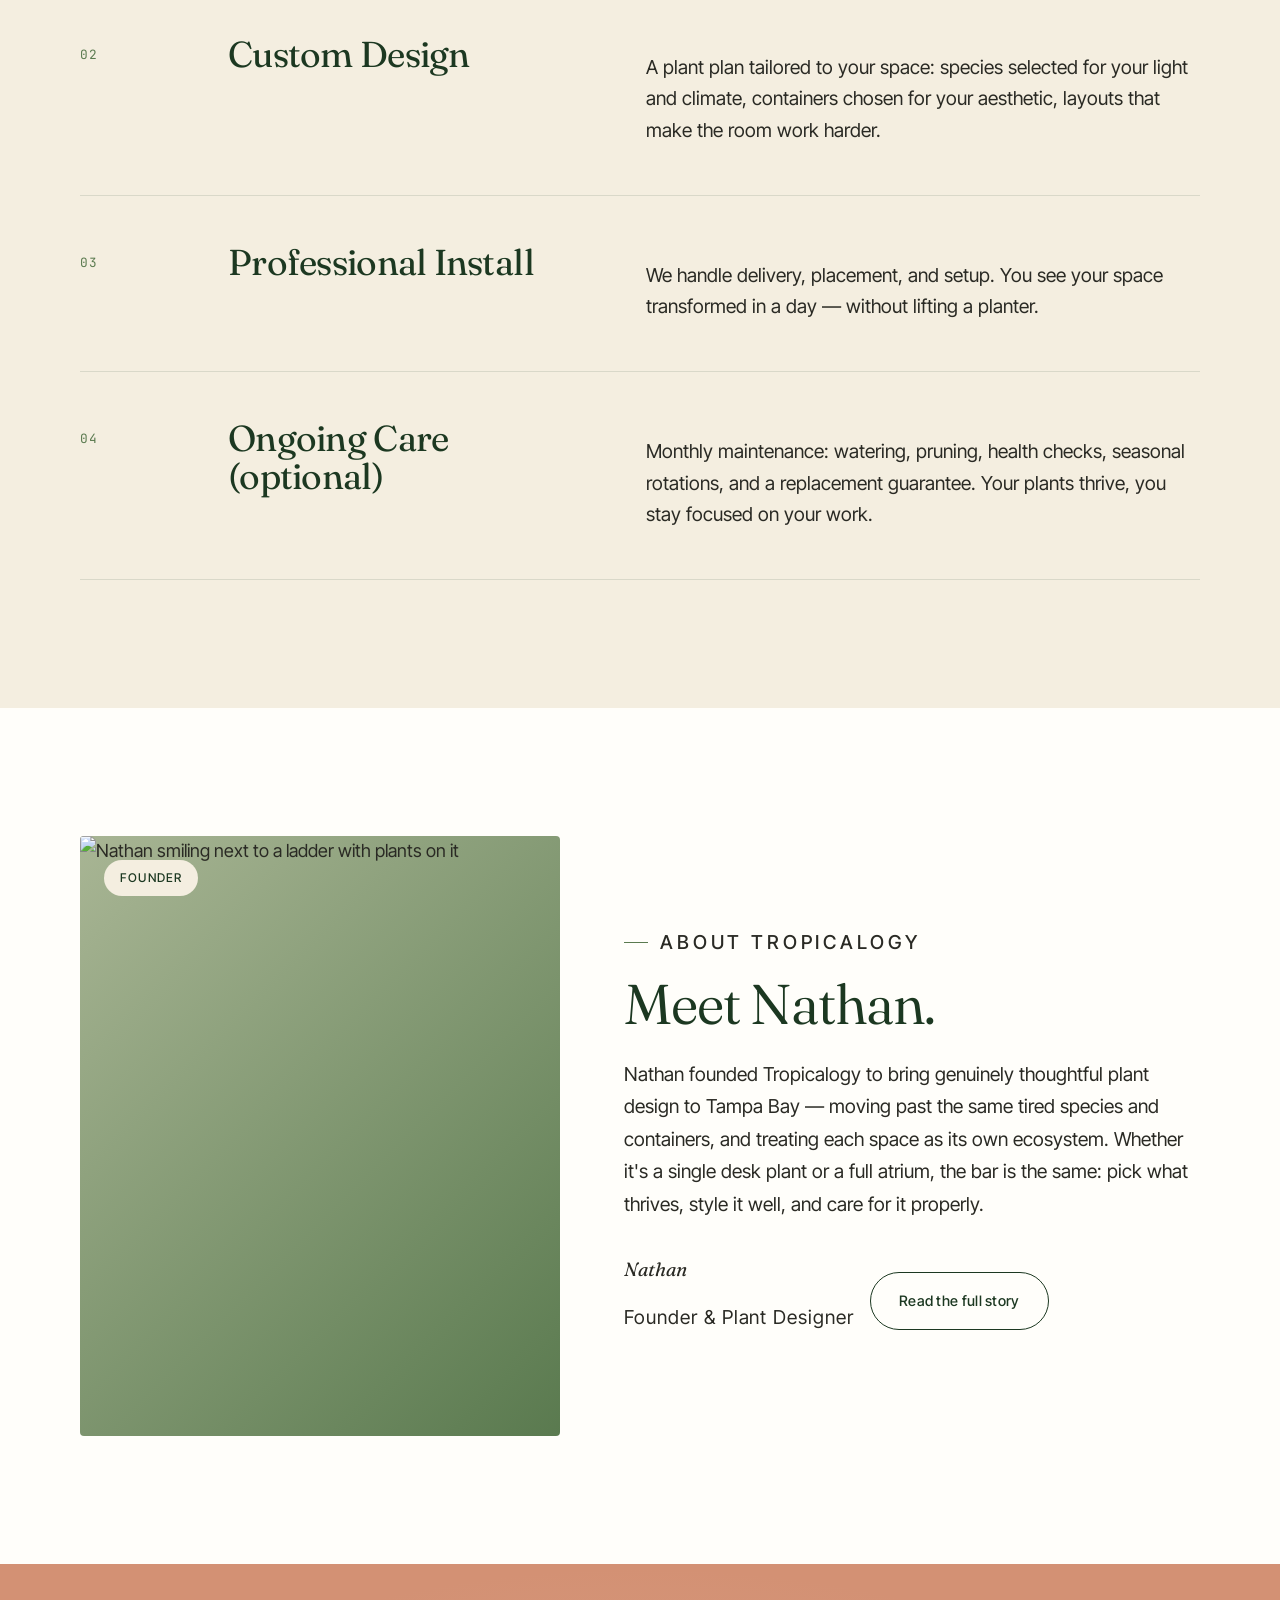
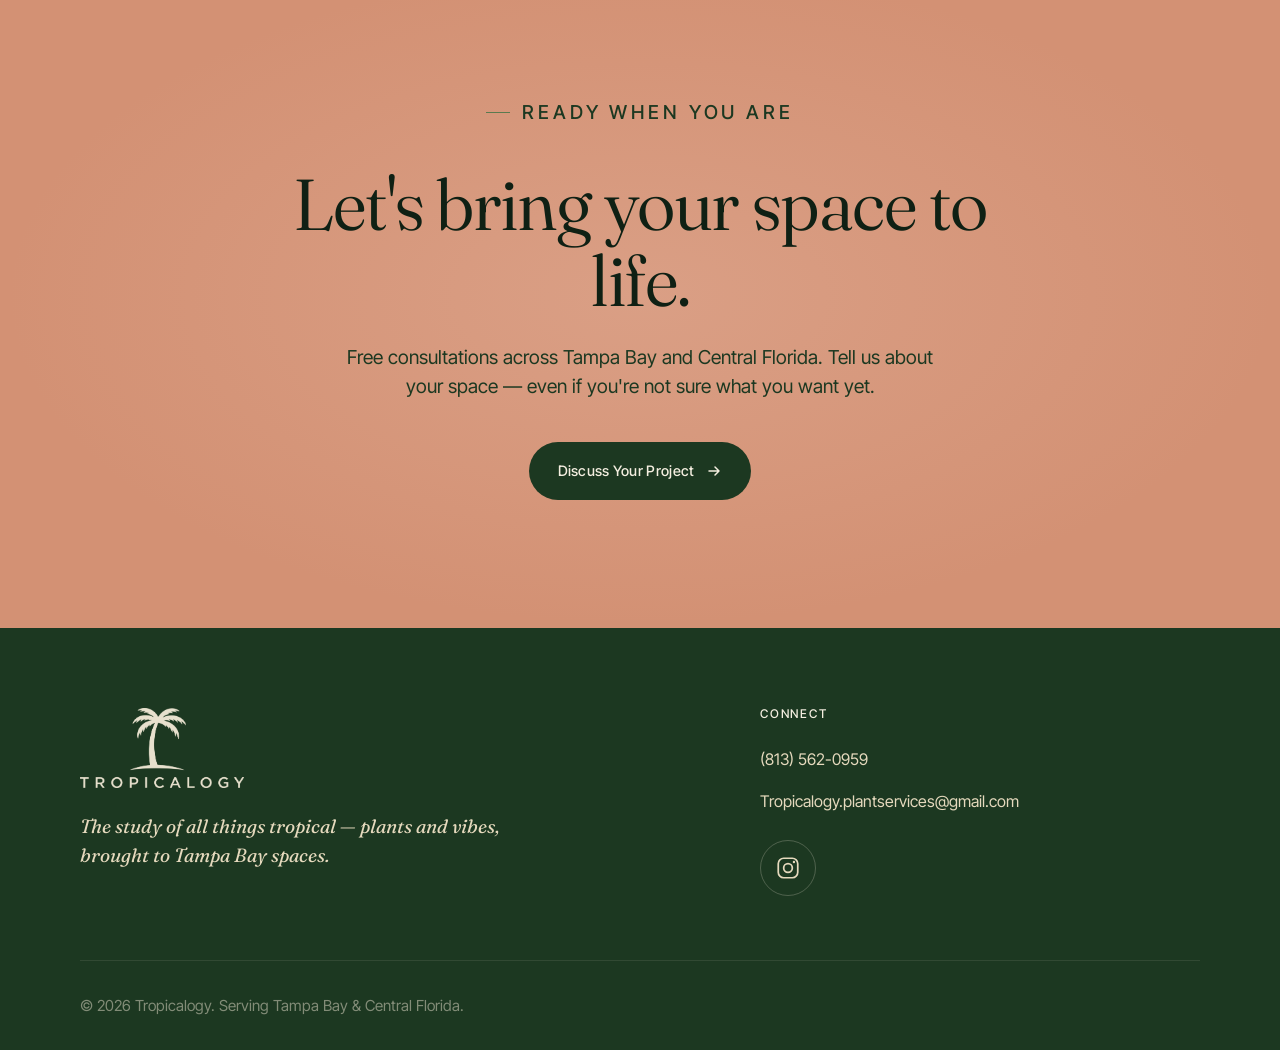
==== commit bbc704d0: "alt text" ====
--- a/index.html
+++ b/index.html
@@ -79,7 +79,7 @@
   <header class="site-header" role="banner">
     <div class="header-inner">
       <a href="index.html" class="logo" aria-label="Tropicalogy home">
-        <img src="images/logo-no-background.png" alt="Tropicalogy" />
+        <img src="images/logo-no-background.png" alt="Tropicalogy logo" />
       </a>
 
       <!-- Tapered line divider beneath logo -->
@@ -162,7 +162,7 @@
               <path d="M100 20c0 0-40 30-50 80s30 80 50 80c20 0 60-30 50-80S100 20 100 20z" stroke="#e7e0cd" stroke-width="1" opacity="0.4"/>
               <path d="M100 30c0 50 0 100 0 150M70 60c10 20 20 30 30 40M130 60c-10 20-20 30-30 40M60 100c15 15 25 25 40 30M140 100c-15 15-25 25-40 30M75 140c10 10 15 15 25 20M125 140c-10 10-15 15-25 20" stroke="#e7e0cd" stroke-width="1" opacity="0.6"/>
             </svg>
-            <img src="images/light-and-airy-white-and-marble-bar-with-hanging.jpg" alt="Camryn put text" />
+            <img src="images/light-and-airy-white-and-marble-bar-with-hanging.jpg" alt="Multiple plants in decorative vases hanging above a bar" />
           </div>
         </div>
       </div>
@@ -278,16 +278,16 @@
   <p class="eyebrow marquee-label">Trusted by</p>
   <div class="marquee-inner">
     <div class="marquee-track">
-      <a href="#" class="marquee-item" aria-label="Babe Lounge"><img src="images/babe-lounge-logo.png" alt="Babe Lounge"></a>
-      <a href="#" class="marquee-item" aria-label="BayCare"><img src="images/baycare-logo.png" alt="BayCare"></a>
-      <a href="#" class="marquee-item" aria-label="Dagger"><img src="images/dagger-logo.jpg" alt="Dagger"></a>
-      <a href="#" class="marquee-item" aria-label="Highwoods"><img src="images/highwoods-logo.png" alt="Highwoods"></a>
+      <a href="#" class="marquee-item" aria-label="Babe Lounge"><img src="images/babe-lounge-logo.png" alt="Babe Lounge logo"></a>
+      <a href="#" class="marquee-item" aria-label="BayCare"><img src="images/baycare-logo.png" alt="BayCare logo"></a>
+      <a href="#" class="marquee-item" aria-label="Dagger"><img src="images/dagger-logo.jpg" alt="Dagger logo"></a>
+      <a href="#" class="marquee-item" aria-label="Highwoods"><img src="images/highwoods-logo.png" alt="Highwoods logo"></a>
     </div>
     <div class="marquee-track" aria-hidden="true">
-      <a href="#" class="marquee-item" tabindex="-1"><img src="images/babe-lounge-logo.png" alt=""></a>
-      <a href="#" class="marquee-item" tabindex="-1"><img src="images/baycare-logo.png" alt=""></a>
-      <a href="#" class="marquee-item" tabindex="-1"><img src="images/dagger-logo.jpg" alt=""></a>
-      <a href="#" class="marquee-item" tabindex="-1"><img src="images/highwoods-logo.png" alt=""></a>
+      <a href="#" class="marquee-item" tabindex="-1"><img src="images/babe-lounge-logo.png" alt="Babe Lounge logo"></a>
+      <a href="#" class="marquee-item" tabindex="-1"><img src="images/baycare-logo.png" alt="BayCare logo"></a>
+      <a href="#" class="marquee-item" tabindex="-1"><img src="images/dagger-logo.jpg" alt="Dagger logo"></a>
+      <a href="#" class="marquee-item" tabindex="-1"><img src="images/highwoods-logo.png" alt="Highwoods logo"></a>
     </div>
   </div>
 </section>
@@ -304,16 +304,16 @@
 
         <div class="gallery-preview-grid reveal">
           <a href="gallery.html" class="gallery-tile">
-            <img src="images/interior-plants-1.JPG" alt="Camryn put text" />
+            <img src="images/interior-plants-1.JPG" alt="Plants in an interior plantar underneath a staircase" />
           </a>
           <a href="gallery.html" class="gallery-tile">
-            <img src="images/cool-planter-3.JPG" alt="Camryn put text" />
+            <img src="images/cool-planter-3.JPG" alt="Plants in decorative pots in a corner" />
           </a>
           <a href="gallery.html" class="gallery-tile">
-            <img src="images/cool-planter.JPG" alt="Camryn put text" />
+            <img src="images/cool-planter.JPG" alt="A plant in a vase that is shaped like a head" />
           </a>
           <a href="gallery.html" class="gallery-tile">
-            <img src="images/window-boxes.JPG" alt="Camryn put text" />
+            <img src="images/window-boxes.JPG" alt="Plants in a plantar along a interior window sill" />
           </a>
         </div>
 
@@ -433,7 +433,7 @@
         <div class="about-grid">
           <div class="about-photo reveal">
             <span class="about-photo__badge">Founder</span>
-            <img src="images/nathan.JPG" alt="Camryn put text" />
+            <img src="images/nathan.JPG" alt="Nathan smiling next to a ladder with plants on it" />
           </div>
           <div class="about-content reveal">
             <p class="eyebrow">About Tropicalogy</p>
@@ -480,7 +480,7 @@
       <div class="footer-grid">
         <div class="footer-brand">
           <a href="index.html" class="logo footer-logo" aria-label="Tropicalogy home">
-            <img src="images/logo-tan.png" alt="Tropicalogy" />
+            <img src="images/logo-tan.png" alt="Tropicalogy logo" />
           </a>
           <p>The study of all things tropical — plants and vibes, brought to Tampa Bay spaces.</p>
         </div>
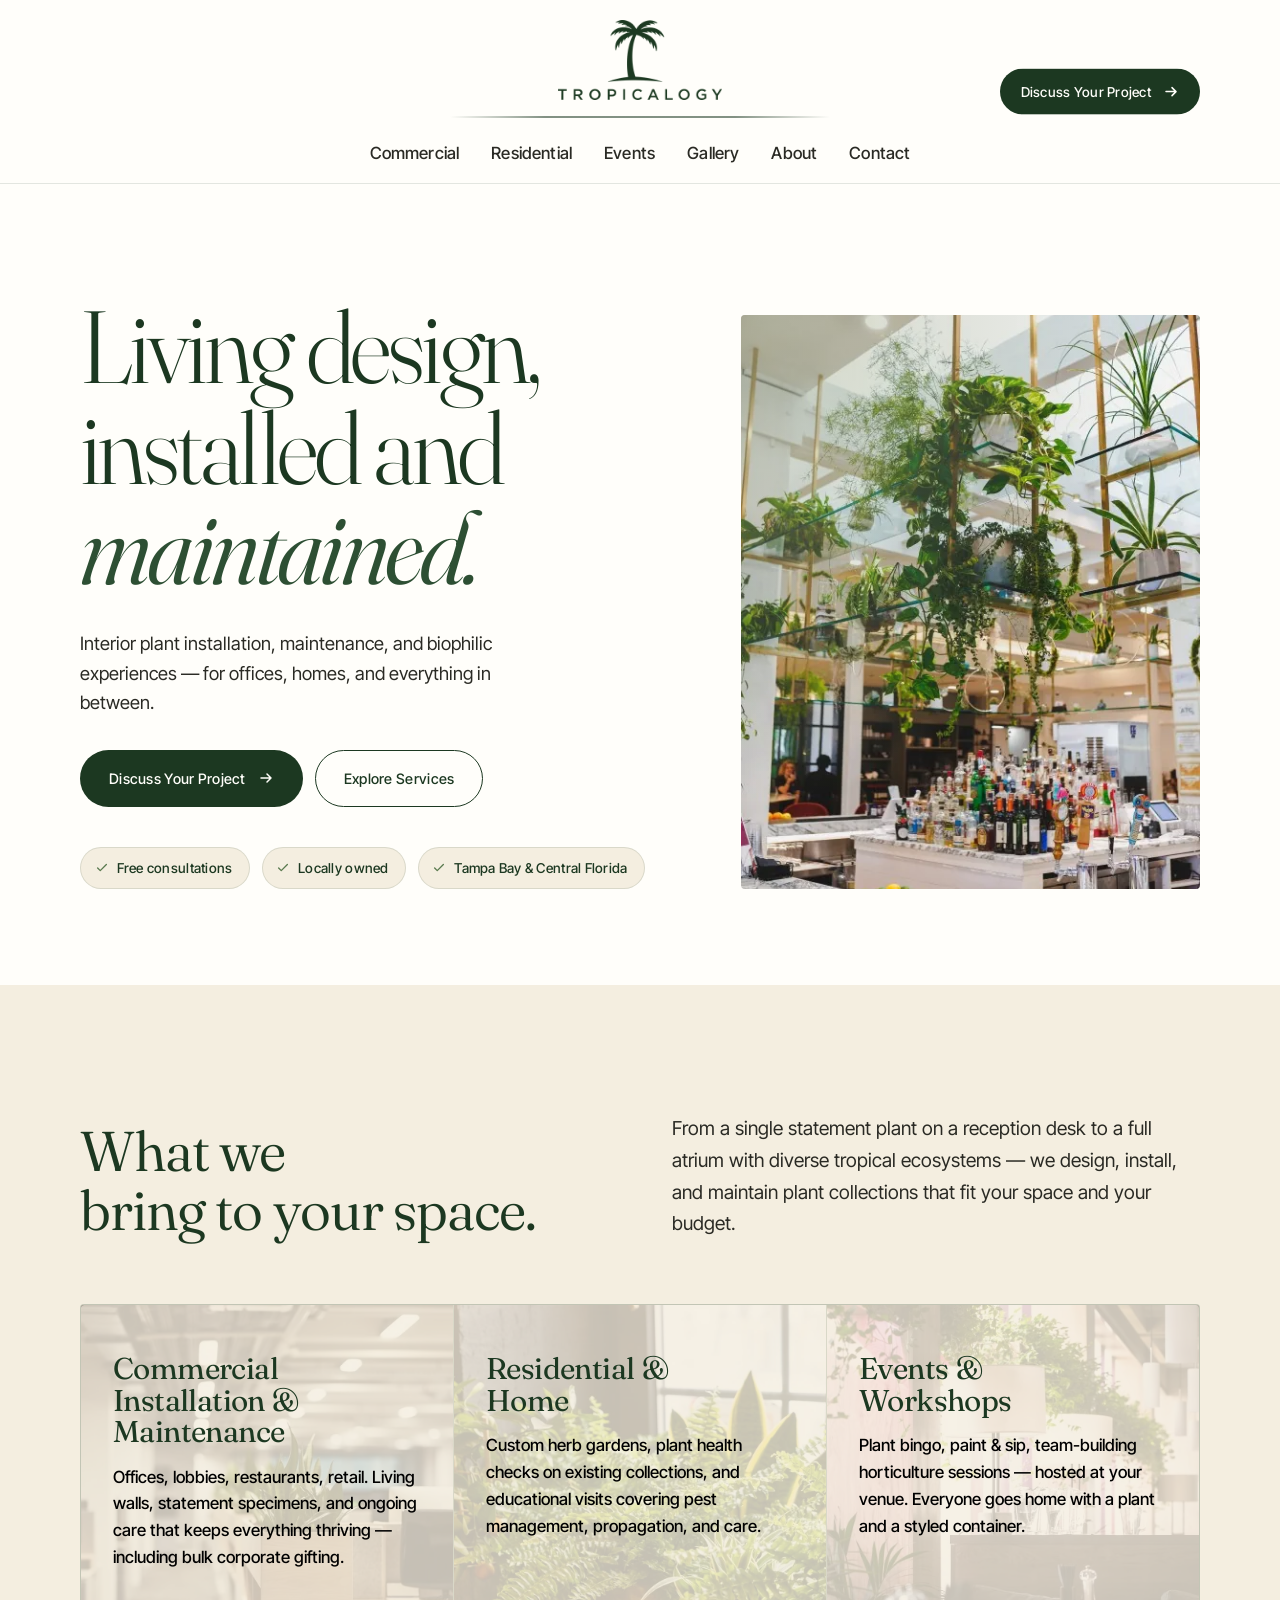
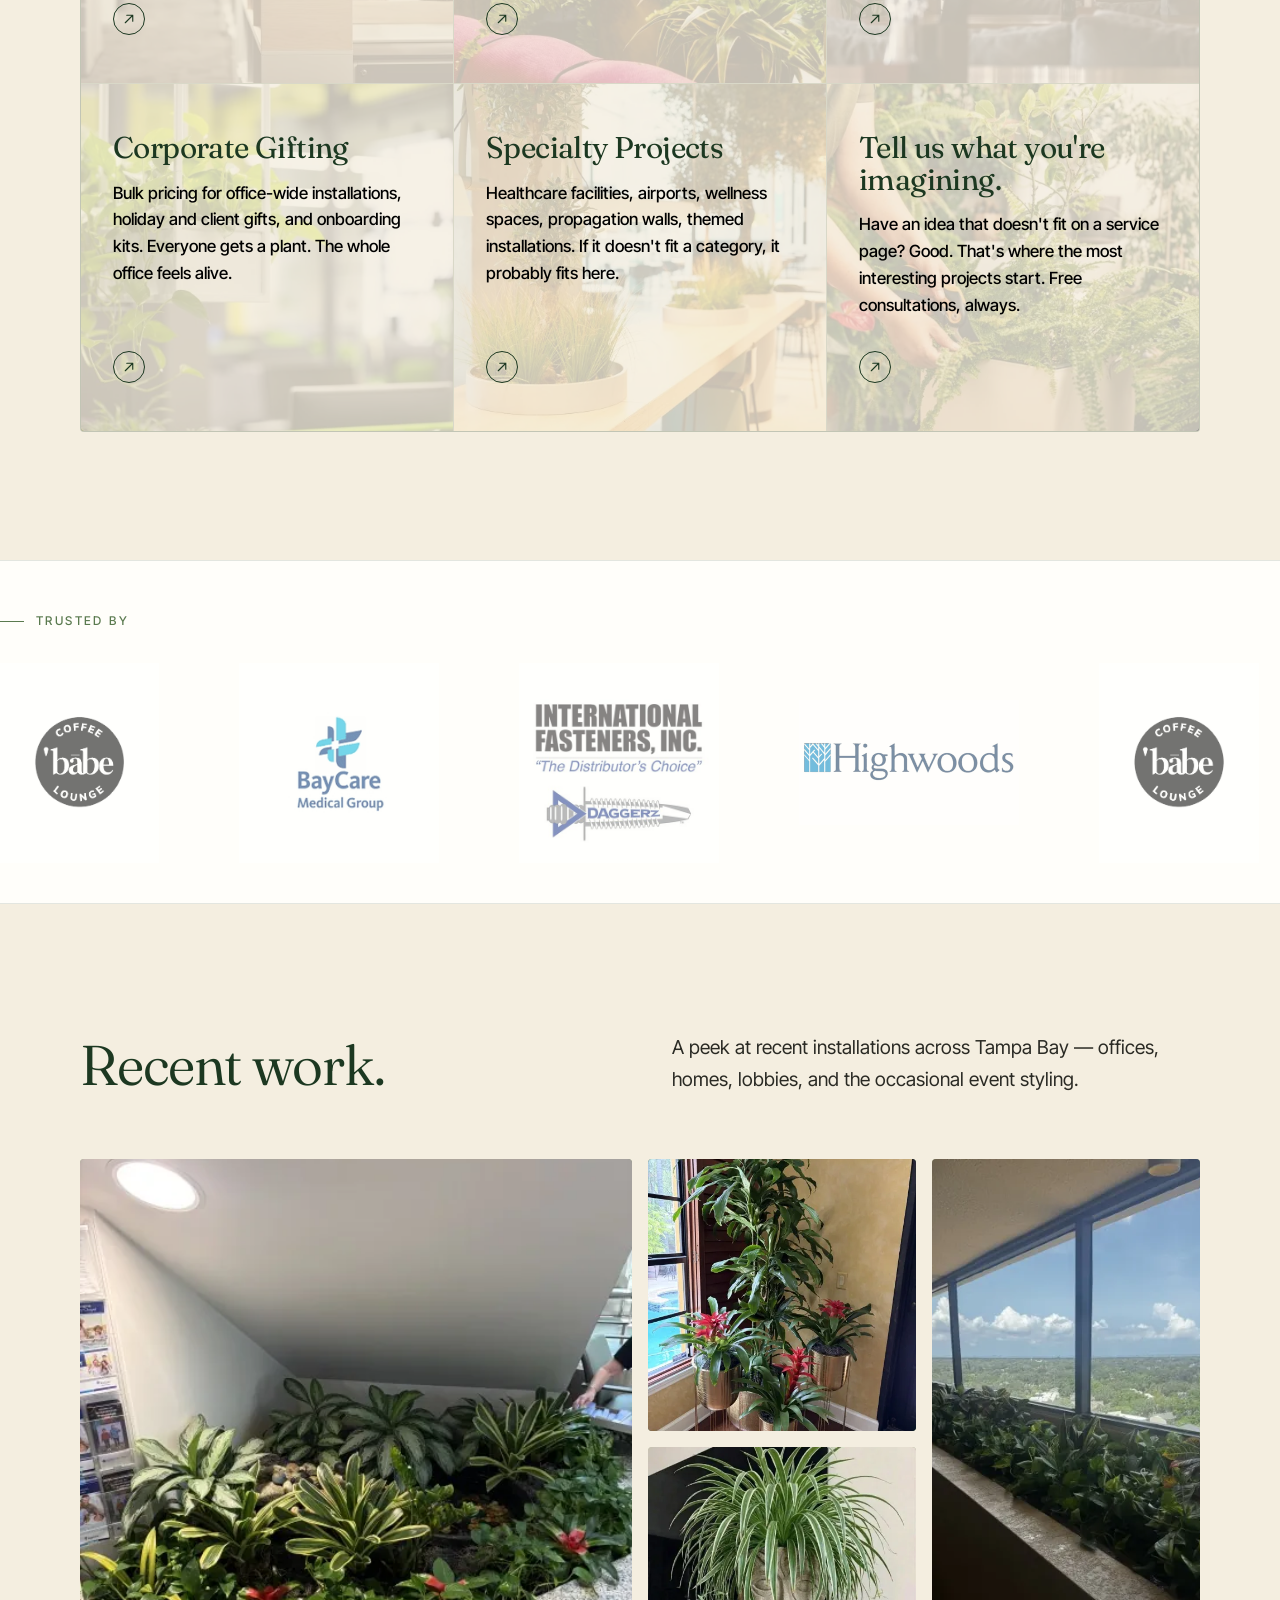
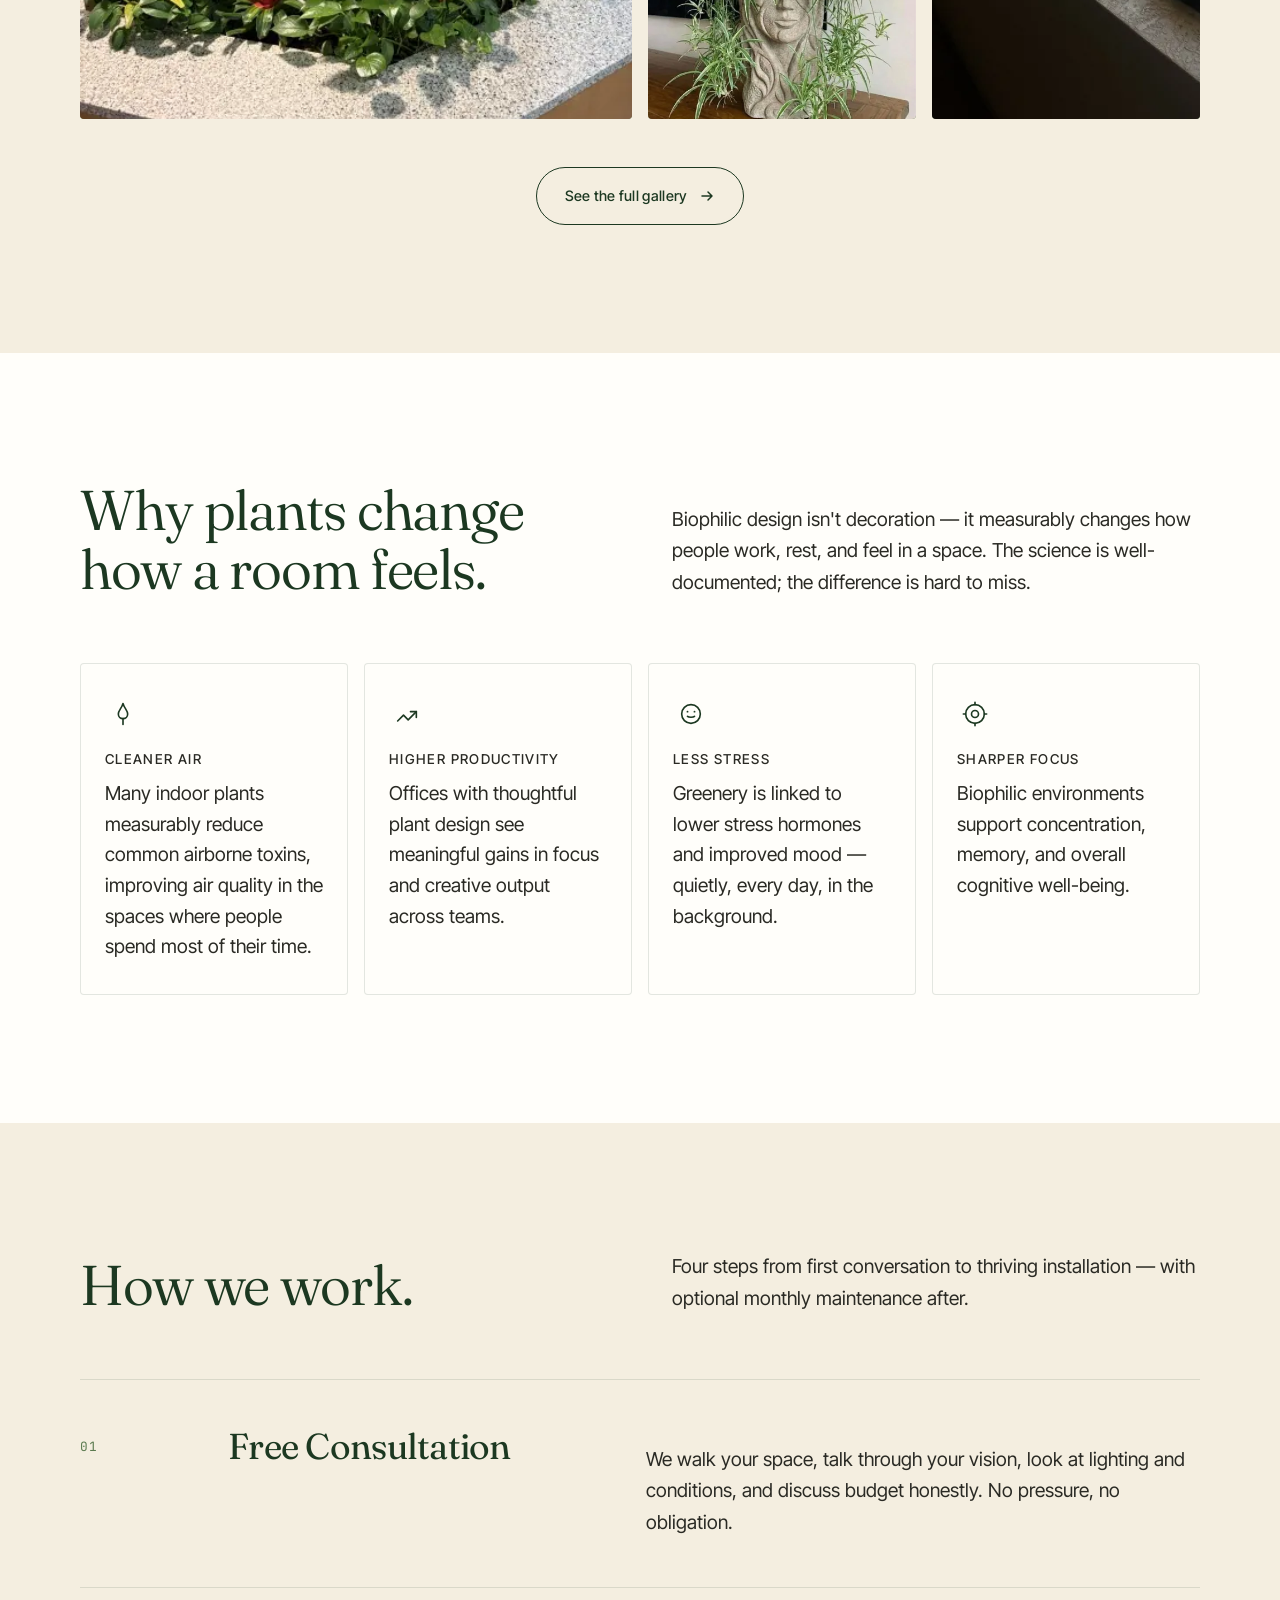
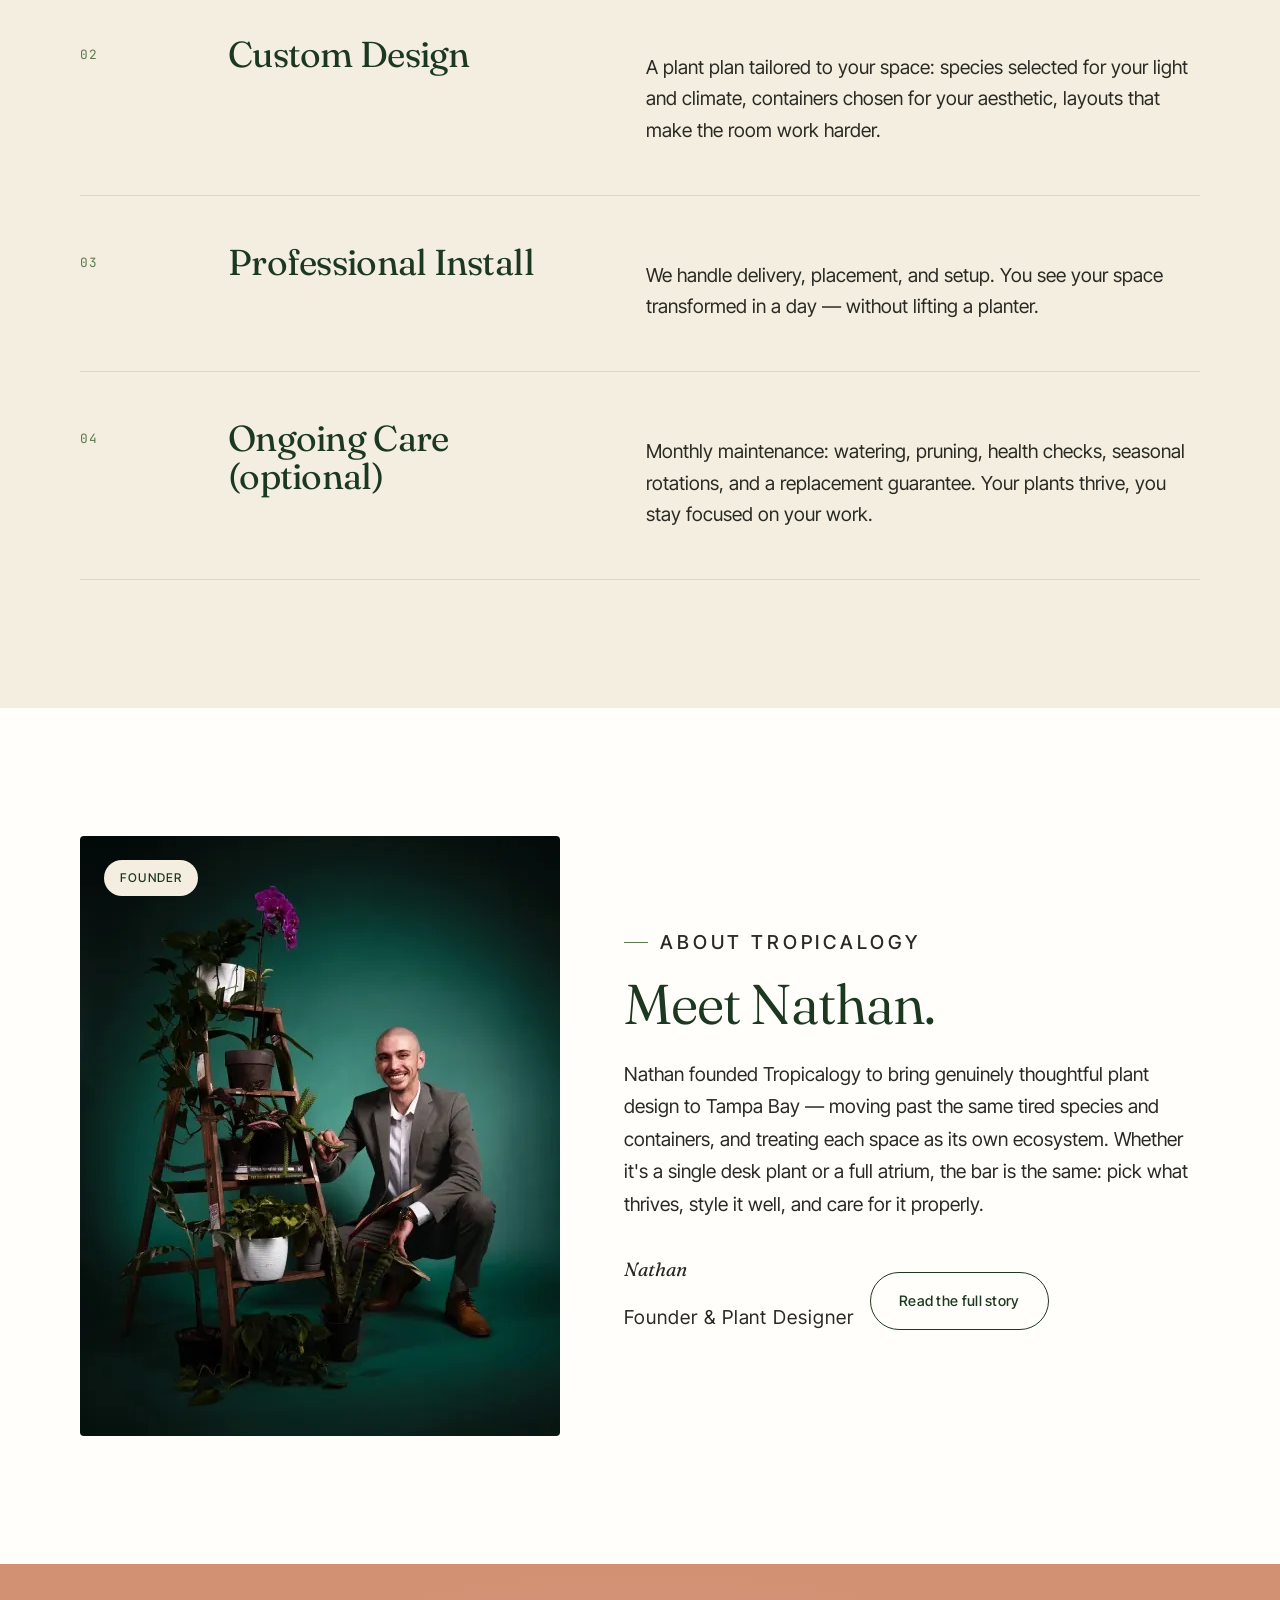
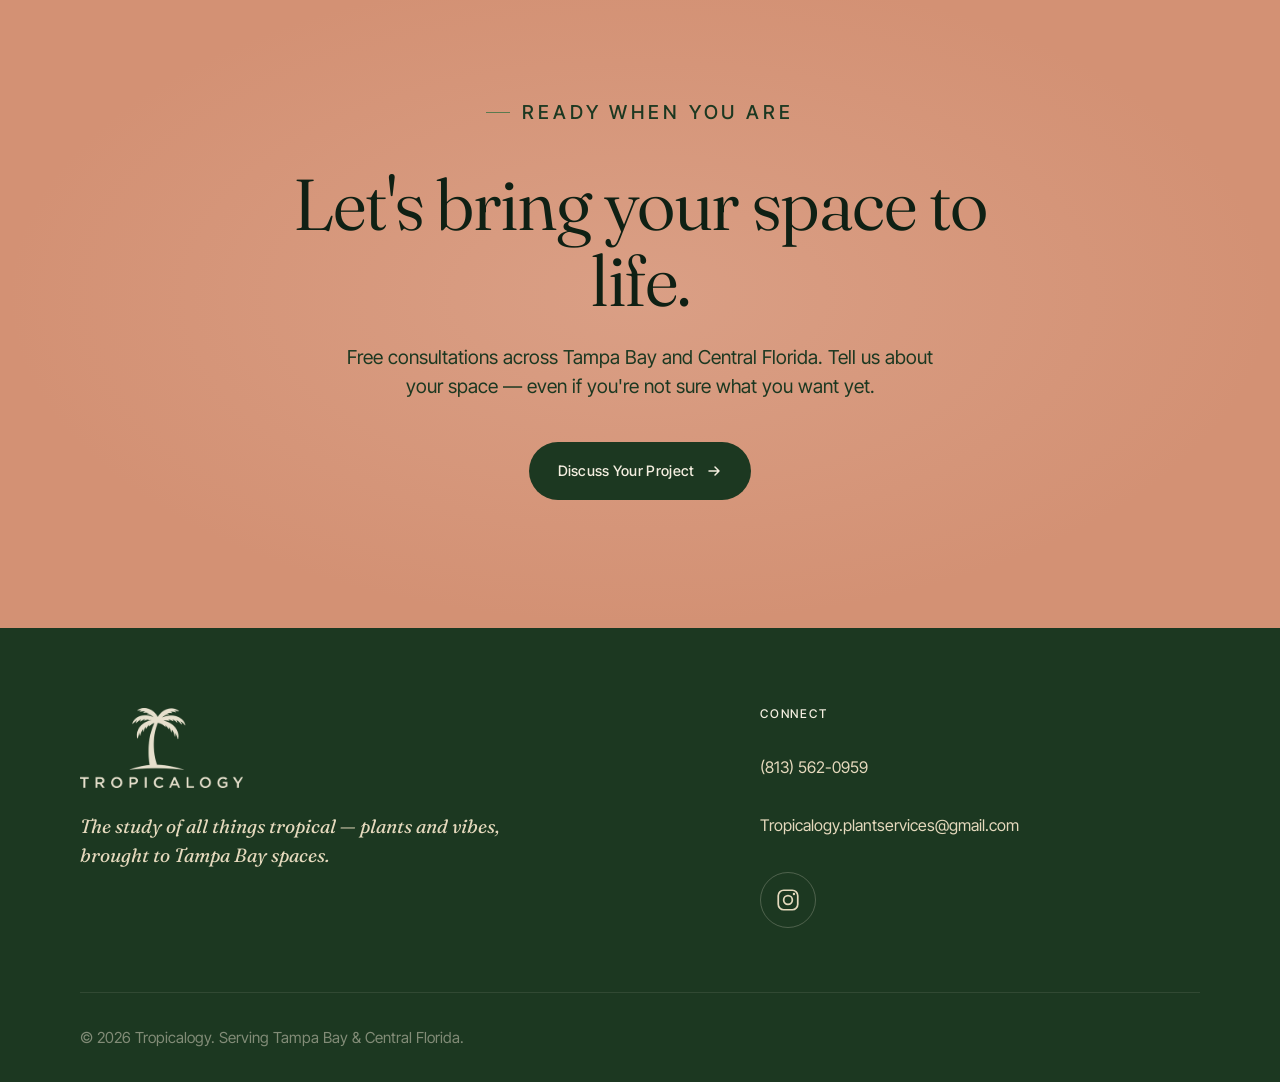
==== commit a1d02cba: "Technical SEO, performance, and accessibility fixes - Move favicon.ico and apple-touch-icon.png to s" ====
--- a/index.html
+++ b/index.html
@@ -2,10 +2,11 @@
 <html lang="en">
 <head>
   <meta charset="UTF-8" />
+  <script>document.documentElement.classList.add('js');</script>
   <meta name="viewport" content="width=device-width, initial-scale=1.0" />
  
   <title>Tropicalogy — Interior Plant Design &amp; Maintenance in Tampa Bay</title>
-  <meta name="description" content="Tropicalogy designs, installs, and maintains interior plant collections for offices, homes, and commercial spaces across Tampa Bay and Central Florida. Free consultations." />
+  <meta name="description" content="Tropicalogy designs, installs, and maintains interior plants for offices, homes, and commercial spaces across Tampa Bay and Central Florida. Free consultations." />
   <meta name="keywords" content="interior plants Tampa Bay, plant design, office plants, plant maintenance, biophilic design, living walls, Tampa plant service" />
   <meta name="author" content="Tropicalogy" />
   <meta name="robots" content="index, follow" />
@@ -22,7 +23,7 @@
   <meta property="og:type" content="website" />
   <meta property="og:url" content="https://tropicalogyplantservices.com/" />
   <meta property="og:site_name" content="Tropicalogy" />
-  <meta property="og:image" content="https://tropicalogyplantservices.com/og-image.png" />
+  <meta property="og:image" content="https://tropicalogyplantservices.com/og-image.jpg" />
   <meta property="og:image:width" content="1200" />
   <meta property="og:image:height" content="630" />
   <meta property="og:locale" content="en_US" />
@@ -31,7 +32,7 @@
   <meta name="twitter:card" content="summary_large_image" />
   <meta name="twitter:title" content="Tropicalogy — Interior Plant Design &amp; Maintenance" />
   <meta name="twitter:description" content="Living design for Tampa Bay spaces. Interior plant installation, maintenance, and biophilic experiences." />
-  <meta name="twitter:image" content="https://tropicalogyplantservices.com/og-image.png" />
+  <meta name="twitter:image" content="https://tropicalogyplantservices.com/og-image.jpg" />
  
   <!-- Fonts -->
   <link rel="preconnect" href="https://fonts.googleapis.com" />
@@ -49,7 +50,7 @@
     "name": "Tropicalogy",
     "description": "Interior plant design, installation, and maintenance for offices, homes, and commercial spaces across Tampa Bay and Central Florida.",
     "url": "https://tropicalogyplantservices.com/",
-    "image": "https://tropicalogyplantservices.com/og-image.png",
+    "image": "https://tropicalogyplantservices.com/og-image.jpg",
     "telephone": "+1-813-562-0959",
     "email": "Tropicalogy.plantservices@gmail.com",
     "priceRange": "$$",
@@ -79,7 +80,7 @@
   <header class="site-header" role="banner">
     <div class="header-inner">
       <a href="index.html" class="logo" aria-label="Tropicalogy home">
-        <img src="images/logo-no-background.png" alt="Tropicalogy logo" />
+        <img width="400" height="196" src="images/logo-no-background.png" alt="Tropicalogy logo" />
       </a>
 
       <!-- Tapered line divider beneath logo -->
@@ -115,7 +116,7 @@
     <section class="hero">
       <div class="container">
         <div class="hero-grid">
-          <div class="hero-content reveal">
+          <div class="hero-content">
             <h1 class="hero-headline">
               Living design,<br />
               installed and<br />
@@ -156,13 +157,13 @@
             </div>
           </div>
 
-          <div class="hero-visual reveal">
+          <div class="hero-visual">
             <!-- Decorative SVG palm leaf overlay -->
             <svg class="hero-decor-leaf" viewBox="0 0 200 200" fill="none" xmlns="http://www.w3.org/2000/svg" aria-hidden="true">
               <path d="M100 20c0 0-40 30-50 80s30 80 50 80c20 0 60-30 50-80S100 20 100 20z" stroke="#e7e0cd" stroke-width="1" opacity="0.4"/>
               <path d="M100 30c0 50 0 100 0 150M70 60c10 20 20 30 30 40M130 60c-10 20-20 30-30 40M60 100c15 15 25 25 40 30M140 100c-15 15-25 25-40 30M75 140c10 10 15 15 25 20M125 140c-10 10-15 15-25 20" stroke="#e7e0cd" stroke-width="1" opacity="0.6"/>
             </svg>
-            <img src="images/light-and-airy-white-and-marble-bar-with-hanging.jpg" alt="Multiple plants in decorative vases hanging above a bar" />
+            <img fetchpriority="high" width="480" height="720" src="images/light-and-airy-white-and-marble-bar-with-hanging.webp" alt="Multiple plants in decorative vases hanging above a bar" />
           </div>
         </div>
       </div>
@@ -179,7 +180,7 @@
         </div>
 
         <div class="services-grid">
-          <a class="service-card reveal" href="services/commercial.html" style="--card-bg: url(images/calm-office-space-with-plants-in-planters.jpg);">
+          <a class="service-card reveal" href="services/commercial.html" style="--card-bg: url(images/calm-office-space-with-plants-in-planters.webp);">
             <span class="service-card__overlay" aria-hidden="true"></span>
             <div class="service-card__content">
               <h3>Commercial Installation &amp; Maintenance</h3>
@@ -195,7 +196,7 @@
             </div>
           </a>
 
-          <a class="service-card reveal" href="services/residential.html" style="--card-bg: url(images/bright-indoor-plants-near-a-window-with-natural-li.jpg);">
+          <a class="service-card reveal" href="services/residential.html" style="--card-bg: url(images/bright-indoor-plants-near-a-window-with-natural-li.webp);">
             <span class="service-card__overlay" aria-hidden="true"></span>
             <div class="service-card__content">
               <h3>Residential &amp; Home</h3>
@@ -210,7 +211,7 @@
             </div>
           </a>
 
-          <a class="service-card reveal" href="services/events-workshops.html" style="--card-bg: url(images/decor-in-the-interior-of-a-cafe.jpg);">
+          <a class="service-card reveal" href="services/events-workshops.html" style="--card-bg: url(images/decor-in-the-interior-of-a-cafe.webp);">
             <span class="service-card__overlay" aria-hidden="true"></span>
             <div class="service-card__content">
               <h3>Events &amp; Workshops</h3>
@@ -225,7 +226,7 @@
             </div>
           </a>
 
-          <a class="service-card reveal" href="services/corporate-gifting.html" style="--card-bg: url(images/young-green-plants-in-pots-in-eco-office-interior.jpg);">
+          <a class="service-card reveal" href="services/corporate-gifting.html" style="--card-bg: url(images/young-green-plants-in-pots-in-eco-office-interior.webp);">
             <span class="service-card__overlay" aria-hidden="true"></span>
             <div class="service-card__content">
               <h3>Corporate Gifting</h3>
@@ -240,7 +241,7 @@
             </div>
           </a>
 
-          <a class="service-card reveal" href="services/specialty-projects.html" style="--card-bg: url(images/food-court-decorated-with-plants.jpg);">
+          <a class="service-card reveal" href="services/specialty-projects.html" style="--card-bg: url(images/food-court-decorated-with-plants.webp);">
             <span class="service-card__overlay" aria-hidden="true"></span>
             <div class="service-card__content">
               <h3>Specialty Projects</h3>
@@ -255,7 +256,7 @@
             </div>
           </a>
 
-          <a class="service-card reveal" href="contact.html" style="--card-bg: url(images/gardening-woman-pruning-plants-and-ferns-indoors.jpg);">
+          <a class="service-card reveal" href="contact.html" style="--card-bg: url(images/gardening-woman-pruning-plants-and-ferns-indoors.webp);">
             <span class="service-card__overlay" aria-hidden="true"></span>
             <div class="service-card__content">
               <h3>Tell us what you're imagining.</h3>
@@ -278,16 +279,16 @@
   <p class="eyebrow marquee-label">Trusted by</p>
   <div class="marquee-inner">
     <div class="marquee-track">
-      <a href="#" class="marquee-item" aria-label="Babe Lounge"><img src="images/babe-lounge-logo.png" alt="Babe Lounge logo"></a>
-      <a href="#" class="marquee-item" aria-label="BayCare"><img src="images/baycare-logo.png" alt="BayCare logo"></a>
-      <a href="#" class="marquee-item" aria-label="Dagger"><img src="images/dagger-logo.jpg" alt="Dagger logo"></a>
-      <a href="#" class="marquee-item" aria-label="Highwoods"><img src="images/highwoods-logo.png" alt="Highwoods logo"></a>
+      <span class="marquee-item"><img decoding="async" loading="lazy" width="399" height="501" src="images/babe-lounge-logo.png" alt="Babe Lounge logo"></span>
+      <span class="marquee-item"><img decoding="async" loading="lazy" width="348" height="348" src="images/baycare-logo.png" alt="BayCare logo"></span>
+      <span class="marquee-item"><img decoding="async" loading="lazy" width="440" height="440" src="images/dagger-logo.jpg" alt="Dagger logo"></span>
+      <span class="marquee-item"><img decoding="async" loading="lazy" width="440" height="250" src="images/highwoods-logo.png" alt="Highwoods logo"></span>
     </div>
     <div class="marquee-track" aria-hidden="true">
-      <a href="#" class="marquee-item" tabindex="-1"><img src="images/babe-lounge-logo.png" alt="Babe Lounge logo"></a>
-      <a href="#" class="marquee-item" tabindex="-1"><img src="images/baycare-logo.png" alt="BayCare logo"></a>
-      <a href="#" class="marquee-item" tabindex="-1"><img src="images/dagger-logo.jpg" alt="Dagger logo"></a>
-      <a href="#" class="marquee-item" tabindex="-1"><img src="images/highwoods-logo.png" alt="Highwoods logo"></a>
+      <span class="marquee-item"><img decoding="async" loading="lazy" width="399" height="501" src="images/babe-lounge-logo.png" alt="Babe Lounge logo"></span>
+      <span class="marquee-item"><img decoding="async" loading="lazy" width="348" height="348" src="images/baycare-logo.png" alt="BayCare logo"></span>
+      <span class="marquee-item"><img decoding="async" loading="lazy" width="440" height="440" src="images/dagger-logo.jpg" alt="Dagger logo"></span>
+      <span class="marquee-item"><img decoding="async" loading="lazy" width="440" height="250" src="images/highwoods-logo.png" alt="Highwoods logo"></span>
     </div>
   </div>
 </section>
@@ -304,16 +305,16 @@
 
         <div class="gallery-preview-grid reveal">
           <a href="gallery.html" class="gallery-tile">
-            <img src="images/interior-plants-1.JPG" alt="Plants in an interior plantar underneath a staircase" />
+            <img decoding="async" loading="lazy" width="480" height="640" src="images/interior-plants-1.webp" alt="Plants in an interior planter underneath a staircase" />
           </a>
           <a href="gallery.html" class="gallery-tile">
-            <img src="images/cool-planter-3.JPG" alt="Plants in decorative pots in a corner" />
+            <img decoding="async" loading="lazy" width="480" height="640" src="images/cool-planter-3.webp" alt="Plants in decorative pots in a corner" />
           </a>
           <a href="gallery.html" class="gallery-tile">
-            <img src="images/cool-planter.JPG" alt="A plant in a vase that is shaped like a head" />
+            <img decoding="async" loading="lazy" width="480" height="596" src="images/cool-planter.webp" alt="A plant in a vase that is shaped like a head" />
           </a>
           <a href="gallery.html" class="gallery-tile">
-            <img src="images/window-boxes.JPG" alt="Plants in a plantar along a interior window sill" />
+            <img decoding="async" loading="lazy" width="480" height="640" src="images/window-boxes.webp" alt="Plants in a planter along an interior window sill" />
           </a>
         </div>
 
@@ -433,7 +434,7 @@
         <div class="about-grid">
           <div class="about-photo reveal">
             <span class="about-photo__badge">Founder</span>
-            <img src="images/nathan.JPG" alt="Nathan smiling next to a ladder with plants on it" />
+            <img decoding="async" loading="lazy" width="480" height="738" src="images/nathan.webp" alt="Nathan smiling next to a ladder with plants on it" />
           </div>
           <div class="about-content reveal">
             <p class="eyebrow">About Tropicalogy</p>
@@ -480,7 +481,7 @@
       <div class="footer-grid">
         <div class="footer-brand">
           <a href="index.html" class="logo footer-logo" aria-label="Tropicalogy home">
-            <img src="images/logo-tan.png" alt="Tropicalogy logo" />
+            <img decoding="async" loading="lazy" width="400" height="196" src="images/logo-tan.png" alt="Tropicalogy logo" />
           </a>
           <p>The study of all things tropical — plants and vibes, brought to Tampa Bay spaces.</p>
         </div>
--- a/style.css
+++ b/style.css
@@ -80,15 +80,16 @@
 
 .skip-link {
   position: absolute;
-  top: -40px;
+  top: 0;
   left: 0;
+  transform: translateY(-110%);
   background: var(--forest);
   color: var(--cream);
   padding: var(--space-2) var(--space-4);
   z-index: 1000;
-  transition: top 0.2s;
-}
-.skip-link:focus { top: 0; }
+  transition: transform 0.2s;
+}
+.skip-link:focus { transform: translateY(0); }
 
 :focus-visible {
   outline: 2px solid var(--forest);
@@ -1148,6 +1149,12 @@
   transition: color 0.3s;
 }
 .footer-col a:hover { color: var(--cream); }
+.footer-col li a,
+.contact-detail__value {
+  display: inline-block;
+  padding-block: 0.6rem;
+  overflow-wrap: anywhere;
+}
 
 .social-icon {
   display: inline-flex;
@@ -1191,12 +1198,12 @@
 
 /* Scroll reveal
    ========================================================================== */
-.reveal {
+.js .reveal {
   opacity: 0;
   transform: translateY(24px);
   transition: opacity 0.9s var(--ease-out), transform 0.9s var(--ease-out);
 }
-.reveal.is-visible {
+.js .reveal.is-visible {
   opacity: 1;
   transform: translateY(0);
 }
